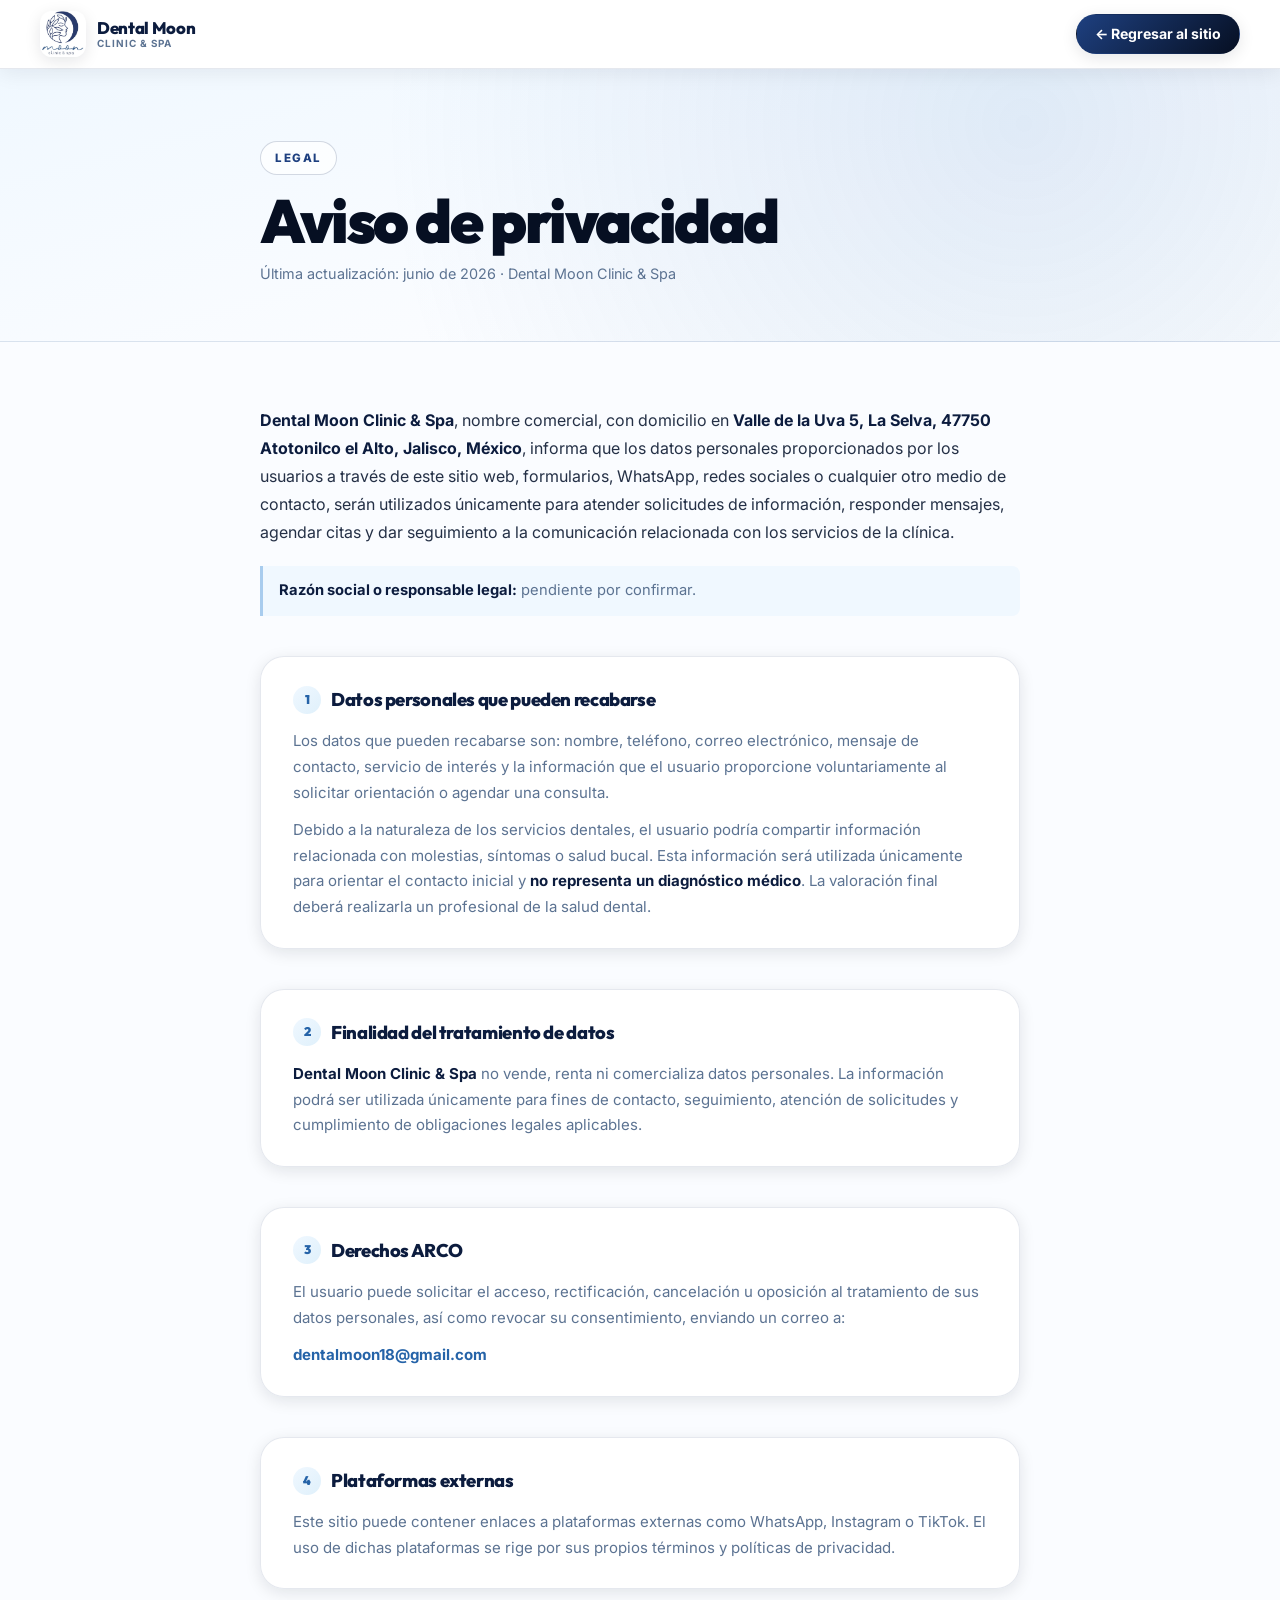
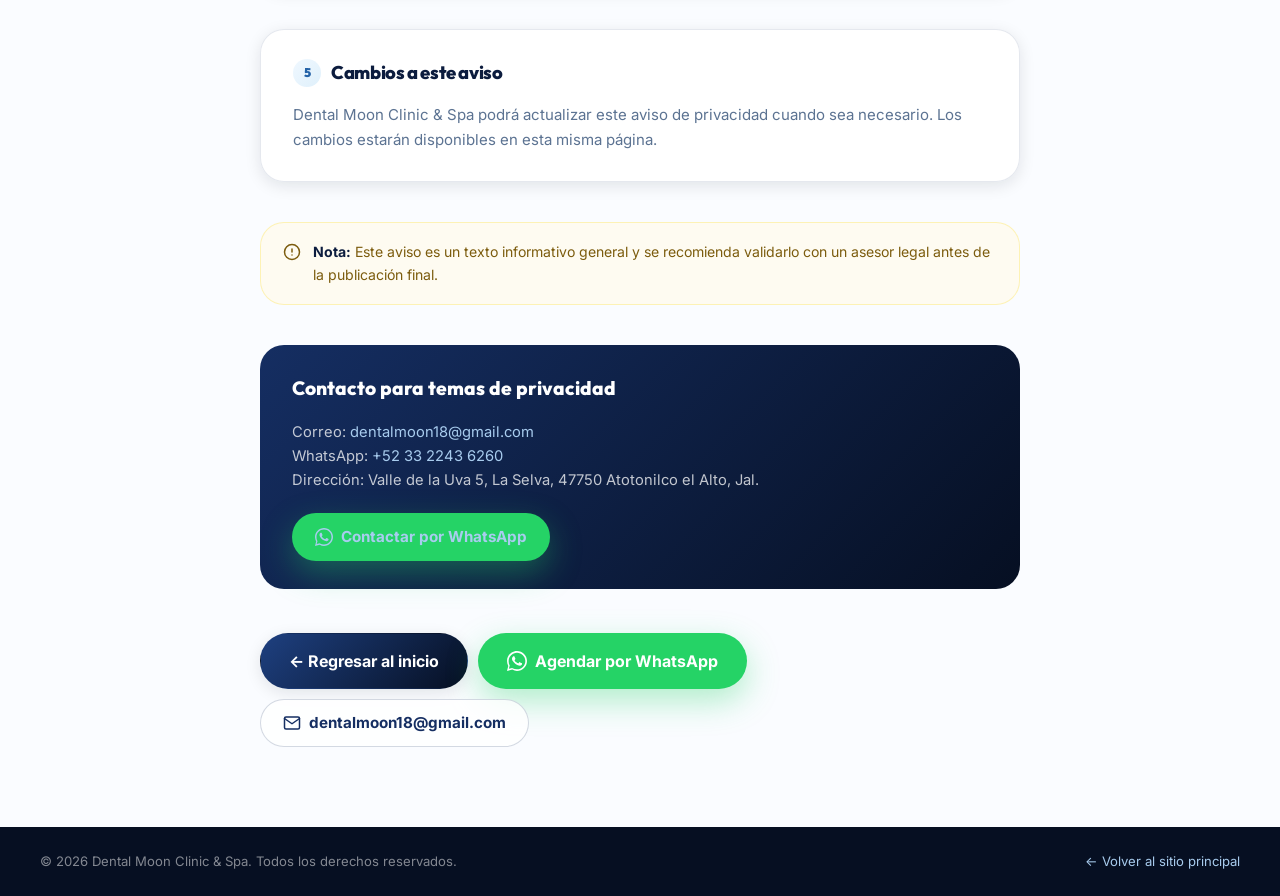
==== aviso-privacidad.html @ 0cb93995 "Publicar pagina Dental Moon Clinic Spa" ====
<!doctype html>
<html lang="es-MX">
<head>
  <meta charset="utf-8">
  <meta name="viewport" content="width=device-width, initial-scale=1">
  <title>Aviso de privacidad | Dental Moon Clinic &amp; Spa</title>
  <meta name="description" content="Aviso de privacidad de Dental Moon Clinic &amp; Spa. Conoce cómo manejamos tus datos personales.">
  <meta name="robots" content="noindex, nofollow">
  <meta name="theme-color" content="#0f2148">
  <link rel="icon" type="image/png" href="assets/logo/favicon.png">
  <link rel="apple-touch-icon" href="assets/logo/apple-touch-icon.png">
  <link rel="preconnect" href="https://fonts.googleapis.com">
  <link rel="preconnect" href="https://fonts.gstatic.com" crossorigin>
  <link href="https://fonts.googleapis.com/css2?family=Inter:wght@400;500;600;700;800;900&family=Outfit:wght@400;500;600;700;800;900&display=swap" rel="stylesheet">
  <link rel="stylesheet" href="css/styles.css">
  <style>
    /* ── Estilos específicos del aviso de privacidad ── */
    .privacy-hero {
      background:
        radial-gradient(circle at 80% 20%, rgba(74,135,200,.15), transparent 40rem),
        linear-gradient(165deg, #f0f8ff 0%, #fafcff 60%, #fff 100%);
      padding: 72px 0 56px;
      border-bottom: 1px solid var(--line);
    }
    .privacy-hero__inner {
      max-width: 760px;
    }
    .privacy-hero h1 {
      font-family: 'Outfit', sans-serif;
      font-size: clamp(2.2rem, 6vw, 3.8rem);
      font-weight: 900;
      color: var(--navy-950);
      letter-spacing: -.04em;
      line-height: 1.0;
      margin: 16px 0 10px;
    }
    .privacy-hero__meta {
      color: var(--muted);
      font-size: .9rem;
      margin: 0;
    }
    .privacy-body {
      padding: 64px 0 80px;
    }
    .privacy-content {
      max-width: 760px;
    }
    .privacy-content p {
      color: var(--ink-80);
      font-size: 1rem;
      line-height: 1.75;
      margin: 0 0 20px;
    }
    .privacy-content strong {
      color: var(--navy-900);
    }
    .privacy-section {
      margin: 40px 0;
      padding: 28px 32px;
      border: 1px solid var(--line);
      border-radius: var(--radius);
      background: rgba(255,255,255,.85);
      box-shadow: var(--shadow-sm);
    }
    .privacy-section h2 {
      font-family: 'Outfit', sans-serif;
      font-size: 1.15rem;
      font-weight: 800;
      color: var(--navy-900);
      letter-spacing: -.02em;
      margin: 0 0 14px;
      display: flex;
      align-items: center;
      gap: 10px;
    }
    .privacy-section h2 .ps-num {
      display: grid;
      place-items: center;
      width: 28px; height: 28px;
      border-radius: 50%;
      background: linear-gradient(135deg, var(--blue-50), var(--blue-100));
      color: var(--blue-600);
      font-size: .78rem;
      font-weight: 900;
      flex-shrink: 0;
    }
    .privacy-section p {
      color: var(--muted);
      font-size: .94rem;
      line-height: 1.7;
      margin: 0;
    }
    .privacy-section p + p {
      margin-top: 12px;
    }
    .privacy-notice {
      display: flex;
      align-items: flex-start;
      gap: 12px;
      padding: 18px 22px;
      border: 1px solid rgba(253,224,71,.35);
      border-radius: var(--radius);
      background: rgba(255,251,235,.7);
      color: #7c5c0e;
      font-size: .88rem;
      line-height: 1.6;
      margin: 40px 0;
    }
    .privacy-notice svg { flex-shrink: 0; margin-top: 2px; }
    .privacy-contact-box {
      padding: 28px 32px;
      border-radius: var(--radius);
      background: linear-gradient(135deg, var(--navy-800), var(--navy-950));
      color: #fff;
      margin-top: 40px;
    }
    .privacy-contact-box h2 {
      font-family: 'Outfit', sans-serif;
      font-size: 1.2rem;
      font-weight: 800;
      color: #fff;
      margin: 0 0 16px;
    }
    .privacy-contact-box p {
      color: rgba(255,255,255,.75);
      font-size: .92rem;
      line-height: 1.65;
      margin: 0 0 20px;
    }
    .privacy-contact-box a { color: var(--blue-300); }
    .privacy-contact-box a:hover { color: #fff; }
    .privacy-actions {
      display: flex;
      flex-wrap: wrap;
      gap: 10px;
      margin-top: 44px;
    }
    /* Header mínimo para esta página */
    .privacy-header {
      position: sticky; top: 0; z-index: 200;
      background: rgba(255,255,255,.92);
      backdrop-filter: saturate(180%) blur(20px);
      border-bottom: 1px solid var(--line);
      box-shadow: 0 4px 20px rgba(6,15,34,.07);
    }
    .privacy-header__inner {
      min-height: 68px;
      display: flex;
      align-items: center;
      justify-content: space-between;
      gap: 16px;
    }
    @media (max-width: 640px) {
      .privacy-hero { padding: 48px 0 36px; }
      .privacy-body { padding: 40px 0 60px; }
      .privacy-section { padding: 20px; }
      .privacy-contact-box { padding: 20px; }
      .privacy-actions { flex-direction: column; }
      .privacy-actions .btn { width: 100%; justify-content: center; }
    }
  </style>
</head>
<body>

  <!-- Header mínimo -->
  <header class="privacy-header" role="banner">
    <div class="container privacy-header__inner">
      <a class="brand" href="index.html" aria-label="Regresar al inicio de Dental Moon Clinic &amp; Spa">
        <picture>
          <source srcset="assets/logo/logo-oficial.webp" type="image/webp">
          <img src="assets/logo/logo-oficial.jpg" alt="Logo de Dental Moon Clinic &amp; Spa" width="46" height="46" style="width:46px;height:46px;object-fit:contain;border-radius:12px;background:#fff;box-shadow:var(--shadow-sm);">
        </picture>
        <span class="brand__text">
          <strong>Dental Moon</strong>
          <small>Clinic &amp; Spa</small>
        </span>
      </a>
      <a class="btn btn--primary" href="index.html" style="font-size:.88rem;padding:10px 18px;min-height:40px;">
        ← Regresar al sitio
      </a>
    </div>
  </header>

  <main id="contenido">

    <!-- Hero del aviso -->
    <div class="privacy-hero">
      <div class="container privacy-hero__inner">
        <span class="section-kicker">Legal</span>
        <h1>Aviso de privacidad</h1>
        <p class="privacy-hero__meta">Última actualización: junio de 2026 · Dental Moon Clinic &amp; Spa</p>
      </div>
    </div>

    <!-- Cuerpo del aviso -->
    <section class="privacy-body" aria-labelledby="aviso-title">
      <div class="container privacy-content">

        <p>
          <strong>Dental Moon Clinic &amp; Spa</strong>, nombre comercial, con domicilio en
          <strong>Valle de la Uva 5, La Selva, 47750 Atotonilco el Alto, Jalisco, México</strong>,
          informa que los datos personales proporcionados por los usuarios a través de este sitio web,
          formularios, WhatsApp, redes sociales o cualquier otro medio de contacto, serán utilizados
          únicamente para atender solicitudes de información, responder mensajes, agendar citas y
          dar seguimiento a la comunicación relacionada con los servicios de la clínica.
        </p>

        <p style="color:var(--muted);font-size:.92rem;padding:12px 16px;border-left:3px solid var(--blue-300);border-radius:0 8px 8px 0;background:var(--blue-50);">
          <strong>Razón social o responsable legal:</strong> pendiente por confirmar.
        </p>

        <!-- Sección 1 -->
        <div class="privacy-section">
          <h2>
            <span class="ps-num">1</span>
            Datos personales que pueden recabarse
          </h2>
          <p>
            Los datos que pueden recabarse son: nombre, teléfono, correo electrónico, mensaje de contacto,
            servicio de interés y la información que el usuario proporcione voluntariamente al solicitar
            orientación o agendar una consulta.
          </p>
          <p>
            Debido a la naturaleza de los servicios dentales, el usuario podría compartir información
            relacionada con molestias, síntomas o salud bucal. Esta información será utilizada únicamente
            para orientar el contacto inicial y <strong>no representa un diagnóstico médico</strong>.
            La valoración final deberá realizarla un profesional de la salud dental.
          </p>
        </div>

        <!-- Sección 2 -->
        <div class="privacy-section">
          <h2>
            <span class="ps-num">2</span>
            Finalidad del tratamiento de datos
          </h2>
          <p>
            <strong>Dental Moon Clinic &amp; Spa</strong> no vende, renta ni comercializa datos personales.
            La información podrá ser utilizada únicamente para fines de contacto, seguimiento,
            atención de solicitudes y cumplimiento de obligaciones legales aplicables.
          </p>
        </div>

        <!-- Sección 3 -->
        <div class="privacy-section">
          <h2>
            <span class="ps-num">3</span>
            Derechos ARCO
          </h2>
          <p>
            El usuario puede solicitar el acceso, rectificación, cancelación u oposición al tratamiento
            de sus datos personales, así como revocar su consentimiento, enviando un correo a:
          </p>
          <p>
            <a href="mailto:dentalmoon18@gmail.com" style="color:var(--blue-600);font-weight:700;">dentalmoon18@gmail.com</a>
          </p>
        </div>

        <!-- Sección 4 -->
        <div class="privacy-section">
          <h2>
            <span class="ps-num">4</span>
            Plataformas externas
          </h2>
          <p>
            Este sitio puede contener enlaces a plataformas externas como WhatsApp, Instagram o TikTok.
            El uso de dichas plataformas se rige por sus propios términos y políticas de privacidad.
          </p>
        </div>

        <!-- Sección 5 -->
        <div class="privacy-section">
          <h2>
            <span class="ps-num">5</span>
            Cambios a este aviso
          </h2>
          <p>
            Dental Moon Clinic &amp; Spa podrá actualizar este aviso de privacidad cuando sea necesario.
            Los cambios estarán disponibles en esta misma página.
          </p>
        </div>

        <!-- Aviso legal -->
        <div class="privacy-notice" role="note">
          <svg width="18" height="18" viewBox="0 0 24 24" fill="none" stroke="currentColor" stroke-width="2" stroke-linecap="round" stroke-linejoin="round" aria-hidden="true">
            <circle cx="12" cy="12" r="10"/><line x1="12" y1="8" x2="12" y2="12"/><line x1="12" y1="16" x2="12.01" y2="16"/>
          </svg>
          <span>
            <strong>Nota:</strong> Este aviso es un texto informativo general y se recomienda validarlo
            con un asesor legal antes de la publicación final.
          </span>
        </div>

        <!-- Caja de contacto -->
        <div class="privacy-contact-box">
          <h2>Contacto para temas de privacidad</h2>
          <p>
            Correo: <a href="mailto:dentalmoon18@gmail.com">dentalmoon18@gmail.com</a><br>
            WhatsApp: <a href="https://wa.me/523322436260" target="_blank" rel="noopener">+52 33 2243 6260</a><br>
            Dirección: Valle de la Uva 5, La Selva, 47750 Atotonilco el Alto, Jal.
          </p>
          <a class="btn btn--wa" href="https://wa.me/523322436260?text=Hola%20Dental%20Moon%20Clinic%20%26%20Spa%2C%20tengo%20una%20pregunta%20sobre%20el%20aviso%20de%20privacidad." target="_blank" rel="noopener" style="display:inline-flex;">
            <svg width="18" height="18" viewBox="0 0 24 24" fill="currentColor" aria-hidden="true">
              <path d="M17.472 14.382c-.297-.149-1.758-.867-2.03-.967-.273-.099-.471-.148-.67.15-.197.297-.767.966-.94 1.164-.173.199-.347.223-.644.075-.297-.15-1.255-.463-2.39-1.475-.883-.788-1.48-1.761-1.653-2.059-.173-.297-.018-.458.13-.606.134-.133.298-.347.446-.52.149-.174.198-.298.298-.497.099-.198.05-.371-.025-.52-.075-.149-.669-1.612-.916-2.207-.242-.579-.487-.5-.669-.51-.173-.008-.371-.01-.57-.01-.198 0-.52.074-.792.372-.272.297-1.04 1.016-1.04 2.479 0 1.462 1.065 2.875 1.213 3.074.149.198 2.096 3.2 5.077 4.487.709.306 1.262.489 1.694.625.712.227 1.36.195 1.871.118.571-.085 1.758-.719 2.006-1.413.248-.694.248-1.289.173-1.413-.074-.124-.272-.198-.57-.347z"/>
              <path d="M12 0C5.373 0 0 5.373 0 12c0 2.125.555 4.122 1.528 5.852L0 24l6.335-1.652A11.954 11.954 0 0012 24c6.627 0 12-5.373 12-12S18.627 0 12 0zm0 22c-1.96 0-3.799-.517-5.389-1.42l-.387-.229-3.983 1.04 1.064-3.876-.252-.4A9.958 9.958 0 012 12c0-5.514 4.486-10 10-10s10 4.486 10 10-4.486 10-10 10z"/>
            </svg>
            Contactar por WhatsApp
          </a>
        </div>

        <!-- Botones de navegación -->
        <div class="privacy-actions">
          <a class="btn btn--primary btn--large" href="index.html">
            ← Regresar al inicio
          </a>
          <a class="btn btn--wa btn--large" href="https://wa.me/523322436260?text=Hola%20Dental%20Moon%20Clinic%20%26%20Spa%2C%20quiero%20agendar%20una%20consulta." target="_blank" rel="noopener">
            <svg width="20" height="20" viewBox="0 0 24 24" fill="currentColor" aria-hidden="true">
              <path d="M17.472 14.382c-.297-.149-1.758-.867-2.03-.967-.273-.099-.471-.148-.67.15-.197.297-.767.966-.94 1.164-.173.199-.347.223-.644.075-.297-.15-1.255-.463-2.39-1.475-.883-.788-1.48-1.761-1.653-2.059-.173-.297-.018-.458.13-.606.134-.133.298-.347.446-.52.149-.174.198-.298.298-.497.099-.198.05-.371-.025-.52-.075-.149-.669-1.612-.916-2.207-.242-.579-.487-.5-.669-.51-.173-.008-.371-.01-.57-.01-.198 0-.52.074-.792.372-.272.297-1.04 1.016-1.04 2.479 0 1.462 1.065 2.875 1.213 3.074.149.198 2.096 3.2 5.077 4.487.709.306 1.262.489 1.694.625.712.227 1.36.195 1.871.118.571-.085 1.758-.719 2.006-1.413.248-.694.248-1.289.173-1.413-.074-.124-.272-.198-.57-.347z"/>
              <path d="M12 0C5.373 0 0 5.373 0 12c0 2.125.555 4.122 1.528 5.852L0 24l6.335-1.652A11.954 11.954 0 0012 24c6.627 0 12-5.373 12-12S18.627 0 12 0zm0 22c-1.96 0-3.799-.517-5.389-1.42l-.387-.229-3.983 1.04 1.064-3.876-.252-.4A9.958 9.958 0 012 12c0-5.514 4.486-10 10-10s10 4.486 10 10-4.486 10-10 10z"/>
            </svg>
            Agendar por WhatsApp
          </a>
          <a class="btn btn--outline" href="mailto:dentalmoon18@gmail.com">
            <svg width="18" height="18" viewBox="0 0 24 24" fill="none" stroke="currentColor" stroke-width="2" stroke-linecap="round" stroke-linejoin="round" aria-hidden="true">
              <path d="M4 4h16c1.1 0 2 .9 2 2v12c0 1.1-.9 2-2 2H4c-1.1 0-2-.9-2-2V6c0-1.1.9-2 2-2z"/><polyline points="22,6 12,13 2,6"/>
            </svg>
            dentalmoon18@gmail.com
          </a>
        </div>

      </div>
    </section>

  </main>

  <!-- Footer mínimo -->
  <footer style="background:var(--navy-950);color:rgba(255,255,255,.5);padding:24px 0;font-size:.82rem;">
    <div class="container" style="display:flex;justify-content:space-between;align-items:center;flex-wrap:wrap;gap:12px;">
      <span>© <span id="year"></span> Dental Moon Clinic &amp; Spa. Todos los derechos reservados.</span>
      <a href="index.html" style="color:var(--blue-300);">← Volver al sitio principal</a>
    </div>
  </footer>

  <script>
    document.getElementById('year').textContent = new Date().getFullYear();
  </script>
</body>
</html>
---- css/styles.css ----
/* ============================================================
   DENTAL MOON CLINIC & SPA — CSS 2026 PREMIUM
   Mobile-first · Glassmorphism · Moon aesthetics
   ============================================================ */

/* ──────────────── TOKENS ──────────────── */
:root {
  /* Color palette */
  --navy-950:  #060f22;
  --navy-900:  #0c1c3e;
  --navy-800:  #152e62;
  --navy-700:  #1e4080;
  --blue-600:  #2563a8;
  --blue-500:  #4a87c8;
  --blue-400:  #72a9dc;
  --blue-300:  #a8ccee;
  --blue-100:  #dff0fb;
  --blue-50:   #f0f8ff;
  --rose-400:  #f472b6;
  --rose-300:  #fda4cf;
  --gold-400:  #e2c97a;
  --wa-green:  #25d366;
  --wa-dark:   #128c5e;
  --white:     #ffffff;
  --cream:     #fafcff;
  --ink:       #0f1e35;
  --ink-80:    #243046;
  --muted:     #5c7392;
  --muted-light: #8ba3be;
  --line:      rgba(21, 46, 98, .11);
  --line-mid:  rgba(21, 46, 98, .18);
  --shadow-sm: 0 4px 16px rgba(6, 15, 34, .10);
  --shadow:    0 12px 40px rgba(6, 15, 34, .14);
  --shadow-lg: 0 24px 64px rgba(6, 15, 34, .18);
  --shadow-xl: 0 40px 80px rgba(6, 15, 34, .22);
  --radius-sm: 16px;
  --radius:    24px;
  --radius-lg: 34px;
  --radius-xl: 48px;
  --radius-full: 9999px;
  --container: 1200px;
  --header-h:  80px;
  --ease:      cubic-bezier(.22, .8, .22, 1);
  --ease-out:  cubic-bezier(.2, 1, .4, 1);
  --glass-bg:  rgba(255, 255, 255, .72);
  --glass-border: rgba(255, 255, 255, .55);
}

/* ──────────────── RESET & BASE ──────────────── */
*, *::before, *::after { box-sizing: border-box; margin: 0; padding: 0; }

html {
  scroll-behavior: smooth;
  scroll-padding-top: calc(var(--header-h) + 20px);
}

body {
  font-family: 'Inter', 'Outfit', ui-sans-serif, system-ui, -apple-system, sans-serif;
  background: var(--cream);
  color: var(--ink);
  line-height: 1.6;
  -webkit-font-smoothing: antialiased;
  text-rendering: optimizeLegibility;
  overflow-x: hidden;
}

body.menu-open { overflow: hidden; }

img, picture { display: block; max-width: 100%; height: auto; }
a { color: inherit; text-decoration: none; }
button, input, select, textarea { font: inherit; }
button { cursor: pointer; border: none; background: none; }

/* ──────────────── ACCESSIBILITY ──────────────── */
.skip-link {
  position: fixed; left: 16px; top: 16px; z-index: 9999;
  transform: translateY(-200%);
  padding: 12px 20px; border-radius: var(--radius-full);
  background: var(--navy-900); color: #fff;
  font-weight: 700; transition: transform .2s;
}
.skip-link:focus { transform: translateY(0); }

:focus-visible {
  outline: 2.5px solid var(--blue-400);
  outline-offset: 3px;
  border-radius: 4px;
}

/* ──────────────── LAYOUT ──────────────── */
.container {
  width: min(100% - 32px, var(--container));
  margin-inline: auto;
}

.section { padding: 100px 0; }
.section--soft {
  background:
    radial-gradient(circle at 10% 90%, rgba(72, 135, 200, .08), transparent 40rem),
    radial-gradient(circle at 90% 10%, rgba(244, 114, 182, .06), transparent 30rem),
    linear-gradient(180deg, var(--blue-50) 0%, #fff 100%);
}
.section--guide {
  background:
    radial-gradient(circle at 20% 50%, rgba(21, 46, 98, .95), transparent 60%),
    radial-gradient(circle at 80% 20%, rgba(30, 64, 128, .90), transparent 50%),
    linear-gradient(135deg, var(--navy-900) 0%, var(--navy-950) 100%);
  position: relative;
  overflow: hidden;
}
.section--guide::before {
  content: '';
  position: absolute;
  inset: 0;
  background: url("data:image/svg+xml,%3Csvg width='60' height='60' viewBox='0 0 60 60' xmlns='http://www.w3.org/2000/svg'%3E%3Cg fill='none' fill-rule='evenodd'%3E%3Cg fill='%23ffffff' fill-opacity='0.02'%3E%3Cpath d='M36 34v-4h-2v4h-4v2h4v4h2v-4h4v-2h-4zm0-30V0h-2v4h-4v2h4v4h2V6h4V4h-4zM6 34v-4H4v4H0v2h4v4h2v-4h4v-2H6zM6 4V0H4v4H0v2h4v4h2V6h4V4H6z'/%3E%3C/g%3E%3C/g%3E%3C/svg%3E");
  pointer-events: none;
}
.section--navy-dark {
  background: linear-gradient(135deg, var(--navy-950) 0%, var(--navy-800) 100%);
  color: #fff;
  position: relative;
  overflow: hidden;
}
.section--navy-dark::before {
  content: '';
  position: absolute;
  top: -50%; right: -20%;
  width: 60rem; height: 60rem;
  border-radius: 50%;
  background: radial-gradient(circle, rgba(74, 135, 200, .18), transparent 60%);
  pointer-events: none;
}
.section--cta-final {
  position: relative;
  background: linear-gradient(135deg, var(--navy-900) 0%, var(--navy-950) 60%, #080e1e 100%);
  color: #fff;
  overflow: hidden;
}

/* ──────────────── SECTION HEADS ──────────────── */
.section-head { max-width: 700px; margin-bottom: 52px; }
.section-head--center { max-width: 600px; margin-inline: auto; text-align: center; }
.section-head h2 {
  font-family: 'Outfit', sans-serif;
  font-size: clamp(2rem, 4vw, 3.4rem);
  font-weight: 800;
  color: var(--navy-950);
  letter-spacing: -.03em;
  line-height: 1.05;
  margin: 12px 0;
}
.section-head p { color: var(--muted); font-size: 1.1rem; }

.section-kicker {
  display: inline-flex; align-items: center; gap: 8px;
  padding: 7px 14px;
  border: 1px solid var(--line-mid);
  border-radius: var(--radius-full);
  background: rgba(255,255,255,.7);
  color: var(--navy-700);
  font-size: .72rem; font-weight: 800;
  letter-spacing: .14em; text-transform: uppercase;
}
.section-kicker--light {
  border-color: rgba(255,255,255,.2);
  background: rgba(255,255,255,.1);
  color: var(--blue-300);
}

/* ──────────────── BUTTONS ──────────────── */
.btn {
  display: inline-flex; align-items: center; justify-content: center; gap: 8px;
  min-height: 48px; padding: 13px 22px;
  border: 1.5px solid transparent;
  border-radius: var(--radius-full);
  font-weight: 700; font-size: .95rem; line-height: 1;
  transition:
    transform .22s var(--ease),
    box-shadow .22s var(--ease),
    background .22s var(--ease),
    border-color .22s var(--ease),
    color .22s var(--ease);
  white-space: nowrap;
}
.btn:hover { transform: translateY(-2px); }
.btn:active { transform: translateY(0); }
.btn--large { min-height: 56px; padding: 16px 28px; font-size: 1rem; }
.btn--full { width: 100%; }

/* WhatsApp green */
.btn--wa {
  background: var(--wa-green);
  color: #fff;
  box-shadow: 0 12px 32px rgba(37, 211, 102, .35);
}
.btn--wa:hover { background: var(--wa-dark); box-shadow: 0 16px 40px rgba(37, 211, 102, .45); color: #fff; }

/* Primary navy */
.btn--primary {
  background: linear-gradient(135deg, var(--navy-700), var(--navy-950));
  color: #fff;
  box-shadow: var(--shadow-sm);
}
.btn--primary:hover { box-shadow: var(--shadow); }

/* Secondary blue */
.btn--secondary {
  background: linear-gradient(135deg, var(--blue-400), var(--blue-300));
  color: var(--navy-900);
  box-shadow: 0 10px 28px rgba(74, 135, 200, .25);
}
.btn--secondary:hover { box-shadow: 0 16px 36px rgba(74, 135, 200, .35); }

/* Outline dark */
.btn--outline {
  border-color: var(--line-mid);
  color: var(--navy-800);
  background: rgba(255,255,255,.8);
}
.btn--outline:hover { background: var(--blue-50); border-color: var(--blue-400); }

/* Outline light (for dark backgrounds) */
.btn--outline-light {
  border-color: rgba(255,255,255,.28);
  color: rgba(255,255,255,.9);
  background: rgba(255,255,255,.08);
}
.btn--outline-light:hover { background: rgba(255,255,255,.16); border-color: rgba(255,255,255,.5); color: #fff; }

/* Outline white */
.btn--outline-white {
  border-color: rgba(255,255,255,.35);
  color: #fff;
  background: rgba(255,255,255,.1);
  backdrop-filter: blur(10px);
}
.btn--outline-white:hover { background: rgba(255,255,255,.2); border-color: rgba(255,255,255,.6); }

/* Ghost */
.btn--ghost { color: var(--muted); background: transparent; }
.btn--ghost:hover { color: var(--navy-800); background: var(--blue-50); }

/* Small service button */
.btn--service-wa {
  display: inline-flex; align-items: center; gap: 6px;
  margin-top: auto; padding: 9px 16px;
  border: 1.5px solid rgba(37, 211, 102, .3);
  border-radius: var(--radius-full);
  background: rgba(37, 211, 102, .07);
  color: #16a34a;
  font-size: .82rem; font-weight: 700;
  transition: background .2s, border-color .2s, color .2s, transform .2s;
}
.btn--service-wa:hover {
  background: var(--wa-green);
  border-color: var(--wa-green);
  color: #fff;
  transform: translateY(-1px);
}

/* ──────────────── TOP STRIP ──────────────── */
.top-strip {
  background: linear-gradient(90deg, var(--navy-950), var(--navy-800));
  color: rgba(255,255,255,.88);
  font-size: .8rem;
  font-weight: 500;
}
.top-strip__inner {
  min-height: 40px;
  display: flex; align-items: center;
  justify-content: space-between; gap: 12px;
  padding-block: 6px;
}
.top-strip__left {
  display: flex; align-items: center; gap: 10px;
  flex-wrap: wrap;
}
.top-strip__right {
  display: flex; align-items: center; gap: 12px;
  flex-shrink: 0;
}
.top-strip__wa {
  display: inline-flex; align-items: center; gap: 6px;
  color: #5ee88e; font-weight: 700;
  transition: color .2s;
}
.top-strip__wa:hover { color: #86efac; }
.top-strip__sep { opacity: .4; }
.top-strip__right a {
  display: grid; place-items: center;
  width: 30px; height: 30px;
  border-radius: 50%;
  background: rgba(255,255,255,.1);
  color: rgba(255,255,255,.75);
  transition: background .2s, color .2s;
}
.top-strip__right a:hover { background: rgba(255,255,255,.22); color: #fff; }

/* ──────────────── HEADER ──────────────── */
.site-header {
  position: sticky; top: 0; z-index: 200;
  background: rgba(255,255,255,.82);
  backdrop-filter: saturate(180%) blur(20px);
  -webkit-backdrop-filter: saturate(180%) blur(20px);
  border-bottom: 1px solid rgba(21,46,98,.07);
  transition: background .25s var(--ease), box-shadow .25s var(--ease);
}
.site-header.is-scrolled {
  background: rgba(255,255,255,.96);
  box-shadow: 0 8px 32px rgba(6, 15, 34, .10);
}

.nav-shell {
  min-height: var(--header-h);
  display: flex; align-items: center;
  justify-content: space-between; gap: 20px;
}

.brand {
  display: inline-flex; align-items: center; gap: 11px;
  min-width: max-content;
}
.brand img {
  width: 52px; height: 52px;
  object-fit: contain;
  border-radius: var(--radius-sm);
  background: #fff;
  box-shadow: var(--shadow-sm);
}
.brand__text { display: grid; line-height: 1.1; }
.brand__text strong {
  font-family: 'Outfit', sans-serif;
  font-size: 1.05rem; font-weight: 800;
  color: var(--navy-900); letter-spacing: -.02em;
}
.brand__text small {
  font-size: .62rem; font-weight: 700;
  color: var(--muted); letter-spacing: .1em; text-transform: uppercase;
}

.main-nav {
  display: flex; align-items: center; gap: 2px;
  padding: 6px; border: 1px solid var(--line);
  border-radius: var(--radius-full);
  background: rgba(255,255,255,.65);
}
.main-nav a {
  padding: 9px 13px; border-radius: var(--radius-full);
  color: var(--muted); font-weight: 600; font-size: .88rem;
  transition: background .2s, color .2s;
}
.main-nav a:hover, .main-nav a.is-active {
  background: var(--blue-50);
  color: var(--navy-800);
}

.nav-toggle {
  display: none;
  width: 46px; height: 46px;
  align-items: center; justify-content: center;
  flex-direction: column; gap: 5px;
  border: none; border-radius: 14px;
  background: var(--navy-900);
  cursor: pointer;
}
.nav-toggle span {
  width: 20px; height: 2px; border-radius: 2px;
  background: #fff;
  transition: transform .2s var(--ease), opacity .2s;
}
.nav-toggle[aria-expanded="true"] span:nth-child(1) { transform: translateY(7px) rotate(45deg); }
.nav-toggle[aria-expanded="true"] span:nth-child(2) { opacity: 0; }
.nav-toggle[aria-expanded="true"] span:nth-child(3) { transform: translateY(-7px) rotate(-45deg); }

.nav-cta { font-size: .88rem; padding: 11px 18px; }

/* ──────────────── HERO ──────────────── */
.hero {
  position: relative;
  min-height: 100svh;
  display: flex; align-items: center;
  padding: 60px 0 80px;
  background:
    radial-gradient(circle at 70% 50%, rgba(74, 135, 200, .15), transparent 45%),
    radial-gradient(circle at 5% 80%, rgba(244, 114, 182, .08), transparent 30%),
    linear-gradient(165deg, #f0f8ff 0%, #fafcff 40%, #fff 100%);
  overflow: hidden;
}

.hero__bg-orbs { position: absolute; inset: 0; pointer-events: none; z-index: 0; }
.orb {
  position: absolute; border-radius: 50%;
  filter: blur(70px);
  animation: orbFloat 8s ease-in-out infinite alternate;
}
.orb--1 {
  width: 50rem; height: 50rem;
  top: -15rem; right: -10rem;
  background: radial-gradient(circle, rgba(74, 135, 200, .18), transparent 70%);
  animation-delay: 0s;
}
.orb--2 {
  width: 35rem; height: 35rem;
  bottom: -10rem; left: -8rem;
  background: radial-gradient(circle, rgba(244, 114, 182, .10), transparent 70%);
  animation-delay: -3s;
}
.orb--3 {
  width: 28rem; height: 28rem;
  top: 30%; right: 30%;
  background: radial-gradient(circle, rgba(226, 201, 122, .08), transparent 70%);
  animation-delay: -6s;
}

@keyframes orbFloat {
  0% { transform: translate(0, 0) scale(1); }
  100% { transform: translate(20px, -30px) scale(1.06); }
}

.hero__grid {
  position: relative; z-index: 1;
  display: grid;
  grid-template-columns: minmax(0, 1fr) minmax(320px, 500px);
  align-items: center;
  gap: clamp(36px, 6vw, 80px);
}

.eyebrow {
  display: inline-flex; align-items: center; gap: 8px;
  padding: 8px 14px;
  border: 1px solid var(--line-mid);
  border-radius: var(--radius-full);
  background: rgba(255,255,255,.65);
  backdrop-filter: blur(10px);
  color: var(--navy-700);
  font-size: .72rem; font-weight: 800;
  letter-spacing: .12em; text-transform: uppercase;
}
.eyebrow__moon {
  font-size: 1rem;
  background: linear-gradient(135deg, #a8ccee, #2563a8);
  -webkit-background-clip: text;
  -webkit-text-fill-color: transparent;
  background-clip: text;
}

.hero h1 {
  font-family: 'Outfit', sans-serif;
  font-size: clamp(2.8rem, 6.5vw, 5.6rem);
  font-weight: 900;
  line-height: .98;
  letter-spacing: -.04em;
  color: var(--navy-950);
  margin: 18px 0 0;
}
.hero__accent {
  background: linear-gradient(135deg, var(--blue-600), var(--rose-400));
  -webkit-background-clip: text;
  -webkit-text-fill-color: transparent;
  background-clip: text;
}

.hero__lead {
  margin: 20px 0 28px;
  color: var(--muted);
  font-size: clamp(1rem, 1.5vw, 1.2rem);
  max-width: 580px;
  line-height: 1.65;
}

.hero__actions {
  display: flex; flex-wrap: wrap; gap: 10px;
  align-items: center;
}

.hero__trust {
  display: flex; flex-wrap: wrap; gap: 8px;
  margin-top: 28px;
}
.trust-pill {
  display: inline-flex; align-items: center; gap: 6px;
  padding: 7px 12px;
  border: 1px solid var(--line);
  border-radius: var(--radius-full);
  background: rgba(255,255,255,.7);
  backdrop-filter: blur(8px);
  color: var(--muted);
  font-size: .8rem; font-weight: 600;
}

/* Hero card */
.hero__visual { position: relative; }
.hero-card {
  position: relative;
  border-radius: var(--radius-xl);
  overflow: hidden;
  background: linear-gradient(145deg, rgba(255,255,255,.9), rgba(240,248,255,.7));
  border: 1.5px solid rgba(255,255,255,.85);
  box-shadow: var(--shadow-xl);
  padding: 12px;
}
.hero-card__glow {
  position: absolute;
  inset: -30% -20% auto auto;
  width: 60%; height: 60%;
  border-radius: 50%;
  background: radial-gradient(circle, rgba(74, 135, 200, .25), transparent 70%);
  pointer-events: none;
  animation: glowPulse 4s ease-in-out infinite alternate;
}
@keyframes glowPulse {
  0% { opacity: .6; transform: scale(1); }
  100% { opacity: 1; transform: scale(1.1); }
}
.hero-card img {
  width: 100%;
  aspect-ratio: 4 / 5;
  object-fit: cover;
  object-position: center top;
  border-radius: calc(var(--radius-xl) - 10px);
}
.hero-card__badge {
  position: absolute;
  left: 20px; right: 20px; bottom: 20px;
  display: flex; align-items: center; gap: 10px;
  padding: 12px 16px;
  border-radius: var(--radius-full);
  background: rgba(255,255,255,.92);
  backdrop-filter: blur(16px);
  box-shadow: 0 16px 36px rgba(6, 15, 34, .18);
  color: var(--navy-900); font-weight: 700; font-size: .9rem;
}
.hero-card__badge img { width: 26px; height: 26px; flex-shrink: 0; }

/* ──────────────── TRUST BAR ──────────────── */
.trust-bar {
  position: relative; z-index: 2;
  margin-top: -24px;
  padding-bottom: 0;
}
.trust-bar__grid {
  display: grid;
  grid-template-columns: repeat(4, 1fr);
  gap: 1px;
  border-radius: var(--radius-lg);
  overflow: hidden;
  border: 1px solid var(--line);
  background: var(--line);
  box-shadow: var(--shadow);
}
.trust-card {
  padding: 28px 24px;
  background: rgba(255,255,255,.95);
  transition: background .3s, transform .3s var(--ease);
}
.trust-card:hover { background: #fff; transform: translateY(-2px); }
.trust-card__icon {
  display: grid; place-items: center;
  width: 48px; height: 48px;
  border-radius: var(--radius-sm);
  background: linear-gradient(135deg, var(--blue-50), var(--blue-100));
  color: var(--blue-600);
  margin-bottom: 14px;
}
.trust-card strong {
  display: block;
  color: var(--navy-900); font-size: 1rem; font-weight: 800;
  margin-bottom: 6px;
}
.trust-card p { color: var(--muted); font-size: .88rem; margin: 0; }

/* ──────────────── SERVICES ──────────────── */
.services-grid {
  display: grid;
  grid-template-columns: repeat(4, 1fr);
  gap: 16px;
}

.service-card {
  display: flex; flex-direction: column;
  padding: 24px;
  border: 1px solid var(--line);
  border-radius: var(--radius);
  background: rgba(255,255,255,.9);
  box-shadow: var(--shadow-sm);
  transition: transform .25s var(--ease), box-shadow .25s, border-color .25s;
}
.service-card:hover {
  transform: translateY(-5px);
  box-shadow: var(--shadow);
  border-color: rgba(74,135,200,.3);
}
.service-card__icon {
  display: grid; place-items: center;
  width: 52px; height: 52px;
  border-radius: var(--radius-sm);
  background: linear-gradient(135deg, var(--blue-50), var(--blue-100));
  font-size: 1.5rem;
  margin-bottom: 14px;
  flex-shrink: 0;
  color: var(--navy-800);
}
.service-card__icon svg { display: block; flex-shrink: 0; }
.service-card h3 {
  color: var(--navy-900);
  font-size: 1rem; font-weight: 800;
  line-height: 1.2; margin-bottom: 8px;
}
.service-card p {
  color: var(--muted); font-size: .875rem;
  line-height: 1.55; flex: 1;
  margin-bottom: 16px;
}
.service-card--cta {
  background: linear-gradient(135deg, var(--navy-800), var(--navy-950));
  border-color: transparent;
  color: #fff;
}
.service-card--cta .service-card__icon {
  background: rgba(255,255,255,.12);
}
.service-card--cta h3 { color: #fff; }
.service-card--cta p { color: rgba(255,255,255,.75); }

/* ──────────────── WIZARD / GUIDE ──────────────── */
.wizard-shell {
  max-width: 820px;
  margin-inline: auto;
}

.wizard-steps {
  display: flex; align-items: center; justify-content: center;
  gap: 0;
  margin-bottom: 40px;
}
.wizard-step {
  display: flex; flex-direction: column; align-items: center; gap: 6px;
}
.wizard-step__dot {
  width: 40px; height: 40px;
  display: grid; place-items: center;
  border-radius: 50%;
  border: 2px solid rgba(255,255,255,.25);
  color: rgba(255,255,255,.55);
  font-weight: 800; font-size: .9rem;
  transition: background .3s, border-color .3s, color .3s, transform .3s;
}
.wizard-step.active .wizard-step__dot {
  background: var(--wa-green);
  border-color: var(--wa-green);
  color: #fff;
  transform: scale(1.1);
  box-shadow: 0 0 0 6px rgba(37, 211, 102, .2);
}
.wizard-step.completed .wizard-step__dot {
  background: rgba(37, 211, 102, .25);
  border-color: var(--wa-green);
  color: var(--wa-green);
}
.wizard-step span {
  font-size: .72rem; font-weight: 700; letter-spacing: .08em; text-transform: uppercase;
  color: rgba(255,255,255,.5);
}
.wizard-step.active span { color: rgba(255,255,255,.9); }
.wizard-step__line {
  flex: 1; height: 1px; min-width: 40px; max-width: 80px;
  background: rgba(255,255,255,.15);
  margin: 0 4px;
  align-self: flex-start;
  margin-top: 20px;
}

.wizard-panel {
  display: none;
  background: rgba(255,255,255,.07);
  backdrop-filter: blur(20px);
  border: 1px solid rgba(255,255,255,.14);
  border-radius: var(--radius-lg);
  padding: clamp(24px, 4vw, 40px);
}
.wizard-panel.active { display: block; }

.wizard-panel__title {
  display: flex; align-items: center; gap: 14px;
  font-family: 'Outfit', sans-serif;
  font-size: 1.4rem; font-weight: 800;
  color: #fff; margin-bottom: 28px;
}
.wizard-panel__num {
  display: grid; place-items: center;
  width: 40px; height: 40px; flex-shrink: 0;
  border-radius: 50%;
  background: linear-gradient(135deg, var(--blue-500), var(--rose-400));
  font-size: 1rem; font-weight: 900; color: #fff;
}

.wizard-fields {
  display: grid; grid-template-columns: 1fr 1fr; gap: 16px;
  margin-bottom: 24px;
}
.wizard-fields--sub { grid-template-columns: 1fr; }

.field-label {
  display: grid; gap: 8px;
  font-size: .88rem; font-weight: 700;
  color: rgba(255,255,255,.85);
}
.field-required { color: var(--rose-400); }
.field-input {
  width: 100%;
  padding: 13px 16px;
  border: 1.5px solid rgba(255,255,255,.18);
  border-radius: var(--radius-sm);
  background: rgba(255,255,255,.09);
  color: #fff;
  font-size: .95rem;
  transition: border-color .2s, background .2s, box-shadow .2s;
}
.field-input::placeholder { color: rgba(255,255,255,.35); }
.field-input:focus {
  border-color: var(--blue-400);
  background: rgba(255,255,255,.14);
  box-shadow: 0 0 0 3px rgba(74, 135, 200, .2);
  outline: none;
  color: #fff;
}
select.field-input option { background: var(--navy-900); color: #fff; }

/* Chip radio / checkbox */
.wizard-chips, .symptom-chips {
  display: flex; flex-wrap: wrap; gap: 8px;
  margin-bottom: 20px;
}
.chip { cursor: pointer; }
.chip input { position: absolute; opacity: 0; width: 0; height: 0; }
.chip span {
  display: inline-flex; align-items: center; gap: 6px;
  padding: 9px 14px;
  border: 1.5px solid rgba(255,255,255,.18);
  border-radius: var(--radius-full);
  background: rgba(255,255,255,.07);
  color: rgba(255,255,255,.75);
  font-size: .85rem; font-weight: 600;
  transition: background .2s, border-color .2s, color .2s, transform .15s;
  user-select: none;
}
.chip:hover span {
  background: rgba(255,255,255,.14);
  border-color: rgba(255,255,255,.35);
  color: #fff;
}
.chip input:checked ~ span {
  background: var(--wa-green);
  border-color: var(--wa-green);
  color: #fff;
  transform: scale(1.02);
}
.chip--check input:checked ~ span {
  background: rgba(37, 211, 102, .2);
  border-color: var(--wa-green);
  color: #5ee88e;
}

.symptom-fieldset {
  margin-bottom: 20px;
  border: 1px solid rgba(255,255,255,.12);
  border-radius: var(--radius);
  padding: 20px;
  background: rgba(255,255,255,.04);
}
.symptom-fieldset legend {
  color: rgba(255,255,255,.8);
  font-size: .88rem; font-weight: 700;
  padding: 0 8px; margin-bottom: 14px;
}

.wizard-nav {
  display: flex; align-items: center; justify-content: space-between;
  margin-top: 28px; gap: 12px;
}
.wizard-desc { color: rgba(255,255,255,.7); margin-bottom: 20px; }

/* Message preview */
.message-preview {
  padding: 20px;
  border-radius: var(--radius);
  border: 1px dashed rgba(255,255,255,.25);
  background: rgba(0, 0, 0, .2);
  color: rgba(255,255,255,.85);
  font-size: .9rem; line-height: 1.7;
  white-space: pre-wrap;
  word-break: break-word;
  min-height: 160px;
  margin-bottom: 18px;
  font-family: 'Courier New', monospace;
}

.wizard-notice {
  display: flex; align-items: flex-start; gap: 10px;
  padding: 14px 16px;
  border-radius: var(--radius);
  background: rgba(253, 224, 71, .1);
  border: 1px solid rgba(253, 224, 71, .2);
  color: rgba(255, 235, 100, .9);
  font-size: .82rem; line-height: 1.55;
  margin-bottom: 24px;
}
.wizard-notice svg { flex-shrink: 0; margin-top: 1px; }

.wizard-actions {
  display: flex; flex-wrap: wrap; gap: 10px;
}

/* Section head for guide */
.section--guide .section-head--center h2 {
  color: #fff;
}
.section--guide .section-head--center p {
  color: rgba(255,255,255,.65);
}

/* ──────────────── GALLERY ──────────────── */
.gallery-grid {
  display: grid;
  grid-template-columns: repeat(4, 1fr);
  grid-auto-flow: dense;
  gap: 14px;
}

.gallery-item {
  position: relative;
  overflow: hidden;
  border-radius: var(--radius);
  background: var(--blue-100);
  box-shadow: var(--shadow-sm);
  margin: 0;
}
.gallery-item--tall { grid-row: span 2; }
.gallery-item--wide { grid-column: span 2; }

.gallery-item img {
  width: 100%; height: 100%;
  object-fit: cover;
  transition: transform .6s var(--ease-out);
  display: block;
}
.gallery-item--tall img { aspect-ratio: 3/4; min-height: 400px; }
.gallery-item:not(.gallery-item--tall):not(.gallery-item--wide) img { aspect-ratio: 1/1; }
.gallery-item--wide img { aspect-ratio: 2/1; }

.gallery-item:hover img { transform: scale(1.05); }

.gallery-item figcaption {
  position: absolute; left: 12px; right: 12px; bottom: 12px;
  padding: 10px 14px;
  border-radius: var(--radius-sm);
  background: rgba(255,255,255,.88);
  backdrop-filter: blur(12px);
  color: var(--navy-900);
  font-size: .82rem; font-weight: 700;
  box-shadow: 0 8px 24px rgba(6,15,34,.18);
}

/* ──────────────── PROCESS ──────────────── */
.process-section { padding: 100px 0; }

.process-grid {
  display: grid;
  grid-template-columns: repeat(4, 1fr);
  gap: 20px;
  margin-bottom: 48px;
}

.process-step {
  display: flex; flex-direction: column;
  padding: 28px 24px;
  border: 1px solid var(--line);
  border-radius: var(--radius);
  background: rgba(255,255,255,.85);
  box-shadow: var(--shadow-sm);
  position: relative;
  transition: transform .25s var(--ease), box-shadow .25s;
}
.process-step:hover { transform: translateY(-4px); box-shadow: var(--shadow); }
.process-step__num {
  display: grid; place-items: center;
  width: 52px; height: 52px;
  border-radius: 50%;
  background: linear-gradient(135deg, var(--blue-600), var(--navy-700));
  color: #fff;
  font-family: 'Outfit', sans-serif;
  font-weight: 900; font-size: 1.2rem;
  margin-bottom: 18px; flex-shrink: 0;
  box-shadow: 0 8px 24px rgba(37, 99, 168, .3);
}
.process-step__content h3 {
  font-size: 1.05rem; font-weight: 800;
  color: var(--navy-900); margin-bottom: 8px;
}
.process-step__content p { color: var(--muted); font-size: .9rem; line-height: 1.55; }

.process-cta { display: flex; justify-content: center; }

/* ──────────────── LOCATION ──────────────── */
.location-grid {
  display: grid;
  grid-template-columns: 1fr 1fr;
  gap: clamp(32px, 5vw, 72px);
  align-items: center;
}

.location__content .section-kicker--light { margin-bottom: 16px; }
.location__content h2 {
  font-family: 'Outfit', sans-serif;
  font-size: clamp(2rem, 4vw, 3rem);
  font-weight: 800;
  color: #fff; letter-spacing: -.03em;
  line-height: 1.1; margin-bottom: 32px;
}

.location-cards { display: grid; gap: 14px; margin-bottom: 32px; }
.location-card {
  display: flex; align-items: flex-start; gap: 14px;
  padding: 18px 20px;
  border: 1px solid rgba(255,255,255,.12);
  border-radius: var(--radius);
  background: rgba(255,255,255,.07);
  backdrop-filter: blur(10px);
}
.location-card__icon {
  display: grid; place-items: center;
  width: 44px; height: 44px; flex-shrink: 0;
  border-radius: 12px;
  background: rgba(74, 135, 200, .2);
  color: var(--blue-300);
}
.location-card strong { display: block; color: #fff; font-weight: 700; font-size: .9rem; margin-bottom: 4px; }
.location-card p { color: rgba(255,255,255,.65); font-size: .88rem; line-height: 1.5; margin: 0; }
.location-card em { color: rgba(255,255,255,.45); font-style: normal; font-size: .82rem; }

.location__actions { display: flex; flex-wrap: wrap; gap: 10px; }

.location-img-card {
  position: relative;
  border-radius: var(--radius-xl);
  overflow: hidden;
  box-shadow: var(--shadow-xl);
}
.location-img-card img {
  width: 100%;
  aspect-ratio: 4/5;
  object-fit: cover;
  object-position: center top;
  display: block;
}
.location-img-card__overlay {
  position: absolute; left: 16px; right: 16px; bottom: 16px;
  display: flex; align-items: center; gap: 12px;
  padding: 14px 16px;
  border-radius: var(--radius);
  background: rgba(255,255,255,.92);
  backdrop-filter: blur(14px);
  box-shadow: 0 12px 32px rgba(6,15,34,.22);
}
.location-img-card__overlay svg { color: var(--blue-600); flex-shrink: 0; }
.location-img-card__overlay strong { display: block; color: var(--navy-900); font-size: .88rem; font-weight: 800; }
.location-img-card__overlay span { color: var(--muted); font-size: .78rem; display: block; }
.location-img-card__overlay .maps-note { margin-left: auto; flex-shrink: 0; color: var(--muted-light); font-size: .72rem; }
.location-img-card__overlay em { color: var(--muted-light); font-style: italic; }

/* ──────────────── FAQ ──────────────── */
.faq-layout {
  display: grid;
  grid-template-columns: minmax(280px, .7fr) minmax(0, 1.3fr);
  gap: clamp(32px, 5vw, 72px);
  align-items: start;
}
.faq__intro h2 {
  font-family: 'Outfit', sans-serif;
  font-size: clamp(1.8rem, 3.5vw, 2.8rem);
  font-weight: 800;
  color: var(--navy-950); letter-spacing: -.03em;
  line-height: 1.1; margin: 12px 0;
}
.faq__intro p { color: var(--muted); }

.faq-list { display: grid; gap: 10px; }
.faq-list details {
  border: 1px solid var(--line);
  border-radius: var(--radius);
  background: rgba(255,255,255,.9);
  box-shadow: var(--shadow-sm);
  overflow: hidden;
  transition: box-shadow .2s;
}
.faq-list details:hover { box-shadow: var(--shadow); }
.faq-list summary {
  display: flex; align-items: center; justify-content: space-between; gap: 16px;
  padding: 20px 22px;
  cursor: pointer;
  color: var(--navy-900); font-weight: 700; font-size: .98rem;
  list-style: none;
  transition: background .2s;
}
.faq-list summary::-webkit-details-marker { display: none; }
.faq-list summary::after {
  content: '+';
  display: grid; place-items: center;
  width: 30px; height: 30px; flex-shrink: 0;
  border-radius: 50%;
  background: var(--blue-50);
  color: var(--blue-600);
  font-size: 1.1rem; font-weight: 800;
  transition: background .2s, transform .2s;
}
.faq-list details[open] summary::after {
  content: '−';
  background: var(--navy-800); color: #fff;
  transform: rotate(180deg);
}
.faq-list p {
  margin: 0; padding: 0 22px 20px;
  color: var(--muted); font-size: .92rem; line-height: 1.6;
}
.faq-list strong { color: var(--navy-800); }

/* ──────────────── CTA FINAL ──────────────── */
.cta-bg-orbs { position: absolute; inset: 0; pointer-events: none; }
.orb--c1 {
  position: absolute; border-radius: 50%; filter: blur(80px);
  width: 50rem; height: 50rem;
  top: -20rem; right: -15rem;
  background: radial-gradient(circle, rgba(74, 135, 200, .25), transparent 70%);
}
.orb--c2 {
  position: absolute; border-radius: 50%; filter: blur(80px);
  width: 40rem; height: 40rem;
  bottom: -15rem; left: -10rem;
  background: radial-gradient(circle, rgba(244, 114, 182, .15), transparent 70%);
}

.cta-layout {
  position: relative; z-index: 1;
  display: grid;
  grid-template-columns: 1fr auto;
  gap: 60px;
  align-items: center;
}
.cta-content .section-kicker--light { margin-bottom: 16px; }
.cta-content h2 {
  font-family: 'Outfit', sans-serif;
  font-size: clamp(2.2rem, 5vw, 4rem);
  font-weight: 900;
  color: #fff; letter-spacing: -.04em;
  line-height: 1.0; margin: 12px 0;
}
.cta-content p { color: rgba(255,255,255,.7); font-size: 1.1rem; max-width: 520px; margin-bottom: 32px; }
.cta-actions { display: flex; flex-wrap: wrap; gap: 10px; }

.cta-image {
  width: min(300px, 100%);
  flex-shrink: 0;
}
.cta-image img {
  width: 100%;
  aspect-ratio: 3/4;
  object-fit: cover;
  object-position: center top;
  border-radius: var(--radius-xl);
  box-shadow: var(--shadow-xl);
  border: 2px solid rgba(255,255,255,.15);
}

/* ──────────────── FOOTER ──────────────── */
.site-footer {
  background: var(--navy-950);
  color: rgba(255,255,255,.72);
  padding: 72px 0 32px;
}
.footer__grid {
  display: grid;
  grid-template-columns: 1.3fr repeat(3, 1fr);
  gap: 40px;
  padding-bottom: 48px;
  border-bottom: 1px solid rgba(255,255,255,.08);
}
.footer__brand img {
  width: 80px; height: 80px;
  object-fit: contain;
  border-radius: var(--radius-sm);
  background: #fff;
  padding: 8px;
  margin-bottom: 16px;
}
.footer__brand p { color: rgba(255,255,255,.65); font-size: .9rem; margin: 0 0 16px; }
.footer__brand strong { color: #fff; }
.footer__social { display: flex; gap: 10px; }
.footer__social a {
  display: grid; place-items: center;
  width: 38px; height: 38px;
  border-radius: 50%;
  background: rgba(255,255,255,.1);
  color: rgba(255,255,255,.7);
  transition: background .2s, color .2s;
}
.footer__social a:hover { background: rgba(255,255,255,.2); color: #fff; }

.footer__col h3 {
  color: #fff; font-size: .9rem; font-weight: 800;
  margin-bottom: 14px; letter-spacing: .04em;
}
.footer__col ul { list-style: none; display: grid; gap: 8px; }
.footer__col a { color: var(--blue-300); font-size: .88rem; transition: color .2s; }
.footer__col a:hover { color: #fff; }
.footer__col p { font-size: .88rem; color: rgba(255,255,255,.6); margin: 0 0 4px; }
.footer__col em { color: rgba(255,255,255,.35); font-style: italic; font-size: .82rem; }

.footer__bottom {
  display: flex; justify-content: space-between; gap: 16px;
  padding-top: 28px;
  font-size: .78rem;
  color: rgba(255,255,255,.35);
}

/* ──────────────── FLOATING WHATSAPP ──────────────── */
.floating-wa {
  position: fixed;
  right: 20px; bottom: 20px; z-index: 500;
  display: inline-flex; align-items: center; gap: 10px;
  padding: 12px 20px 12px 14px;
  border-radius: var(--radius-full);
  background: var(--wa-green);
  color: #fff;
  font-weight: 700; font-size: .92rem;
  box-shadow: 0 16px 40px rgba(37, 211, 102, .42), 0 4px 12px rgba(37, 211, 102, .28);
  transition: transform .22s var(--ease), box-shadow .22s, background .22s;
  text-decoration: none;
}
.floating-wa:hover {
  background: var(--wa-dark);
  transform: translateY(-3px) scale(1.02);
  box-shadow: 0 22px 50px rgba(37, 211, 102, .55);
  color: #fff;
}
.floating-wa__pulse {
  position: absolute;
  inset: -4px;
  border-radius: inherit;
  background: var(--wa-green);
  opacity: 0;
  animation: pulse 2.5s ease-in-out infinite;
  pointer-events: none;
}
@keyframes pulse {
  0%, 100% { transform: scale(1); opacity: .5; }
  50% { transform: scale(1.1); opacity: 0; }
}
.floating-wa__icon { flex-shrink: 0; }
.floating-wa__label { white-space: nowrap; }

/* ──────────────── TOAST ──────────────── */
.toast {
  position: fixed; left: 50%; bottom: 80px; z-index: 999;
  max-width: min(460px, calc(100% - 32px));
  transform: translate(-50%, 30px);
  padding: 14px 20px;
  border-radius: var(--radius);
  background: var(--navy-950); color: #fff;
  font-weight: 600; font-size: .9rem;
  box-shadow: var(--shadow-xl);
  opacity: 0; pointer-events: none;
  transition: transform .28s var(--ease), opacity .28s;
}
.toast.is-visible { transform: translate(-50%, 0); opacity: 1; }

/* ──────────────── REVEAL ANIMATIONS ──────────────── */
.reveal {
  opacity: 0;
  transform: translateY(20px);
  transition: opacity .65s var(--ease), transform .65s var(--ease);
}
.reveal--delay { transition-delay: .14s; }
.reveal.is-visible { opacity: 1; transform: translateY(0); }

/* ──────────────── REDUCED MOTION ──────────────── */
@media (prefers-reduced-motion: reduce) {
  html { scroll-behavior: auto; }
  *, *::before, *::after {
    animation-duration: .01ms !important;
    animation-iteration-count: 1 !important;
    transition-duration: .01ms !important;
  }
  .reveal { opacity: 1; transform: none; }
  .orb { animation: none; }
  .floating-wa__pulse { animation: none; }
}

/* ──────────────── RESPONSIVE: 1100px ──────────────── */
@media (max-width: 1100px) {
  .nav-cta { display: none; }
  .hero__grid { grid-template-columns: 1fr minmax(280px, 420px); }
  .services-grid { grid-template-columns: repeat(3, 1fr); }
  .process-grid { grid-template-columns: repeat(2, 1fr); }
  .footer__grid { grid-template-columns: 1fr 1fr; }
  .trust-bar__grid { grid-template-columns: repeat(2, 1fr); }
  .cta-layout { grid-template-columns: 1fr; }
  .cta-image { display: none; }
}

/* ──────────────── RESPONSIVE: 860px ──────────────── */
@media (max-width: 860px) {
  :root { --header-h: 68px; }

  .top-strip__inner { flex-direction: column; gap: 4px; padding-block: 8px; }
  .top-strip__left, .top-strip__right { gap: 8px; }

  .nav-toggle { display: inline-flex; }
  .main-nav {
    position: fixed;
    inset: calc(var(--header-h) + 8px) 16px auto;
    display: grid; gap: 4px;
    padding: 14px;
    border-radius: var(--radius-lg);
    background: rgba(255,255,255,.97);
    backdrop-filter: blur(20px);
    box-shadow: var(--shadow-xl);
    border: 1px solid var(--line);
    opacity: 0; transform: translateY(-10px);
    pointer-events: none;
    transition: opacity .2s, transform .2s;
    z-index: 201;
  }
  .main-nav.is-open { opacity: 1; transform: translateY(0); pointer-events: auto; }
  .main-nav a { padding: 12px 14px; font-size: .98rem; border-radius: var(--radius); }

  .hero { min-height: auto; padding: 48px 0 64px; }
  .hero__grid { grid-template-columns: 1fr; gap: 40px; }
  .hero h1 { font-size: clamp(2.6rem, 9vw, 4rem); }

  .services-grid { grid-template-columns: repeat(2, 1fr); }
  .gallery-grid { grid-template-columns: repeat(2, 1fr); }
  .gallery-item--tall { grid-row: auto; }
  .gallery-item--tall img { aspect-ratio: 1/1; min-height: auto; }
  .gallery-item--wide { grid-column: span 2; }

  .location-grid { grid-template-columns: 1fr; gap: 40px; }
  .location__visual { order: -1; }
  .location-img-card img { aspect-ratio: 16/9; }

  .faq-layout { grid-template-columns: 1fr; gap: 32px; }
  .wizard-fields { grid-template-columns: 1fr; }
}

/* ──────────────── RESPONSIVE: 640px ──────────────── */
@media (max-width: 640px) {
  :root { --header-h: 62px; }

  body { padding-bottom: 76px; }
  .container { width: min(100% - 24px, var(--container)); }

  /* Top strip mobile */
  .top-strip { font-size: .72rem; }
  .top-strip__inner { flex-direction: row; flex-wrap: wrap; justify-content: center; min-height: 34px; padding-block: 5px; }
  .top-strip__left span { display: none; } /* hide schedule text to save space */
  .top-strip__right { gap: 8px; }

  /* Header */
  .brand img { width: 44px; height: 44px; }
  .brand__text strong { font-size: .9rem; }
  .brand__text small { display: none; }
  .nav-toggle { width: 40px; height: 40px; border-radius: 12px; }

  /* Hero */
  .hero { padding: 32px 0 52px; }
  .hero__grid { gap: 28px; }
  .hero h1 { font-size: clamp(2.2rem, 10vw, 3rem); margin: 14px 0 0; }
  .hero__lead { font-size: .96rem; margin: 14px 0 22px; }
  .hero__actions {
    display: grid; grid-template-columns: 1fr; gap: 10px;
  }
  .hero__actions .btn--ghost { order: 3; background: rgba(255,255,255,.7); border: 1px solid var(--line); }
  .hero__trust { gap: 6px; }
  .trust-pill { font-size: .74rem; padding: 6px 10px; }
  .hero-card img { aspect-ratio: 4/3.5; }
  .hero-card__badge { left: 12px; right: 12px; bottom: 12px; font-size: .8rem; }

  /* Trust bar */
  .trust-bar__grid { grid-template-columns: 1fr; }
  .trust-card {
    display: grid; grid-template-columns: auto 1fr;
    column-gap: 14px; align-items: start;
  }
  .trust-card__icon { grid-row: span 2; width: 42px; height: 42px; margin: 0; }
  .trust-card strong { margin: 0; }
  .trust-card p { grid-column: 2; }

  /* Services */
  .services-grid { grid-template-columns: 1fr; gap: 12px; }
  .service-card { flex-direction: row; flex-wrap: wrap; gap: 12px; padding: 18px; }
  .service-card__icon { width: 44px; height: 44px; margin: 0; flex-shrink: 0; }
  .service-card h3 { font-size: .95rem; }
  .service-card p { font-size: .84rem; width: 100%; }
  .service-card .btn--service-wa { width: 100%; justify-content: center; }

  /* Section heads */
  .section { padding: 64px 0; }
  .section-head { margin-bottom: 32px; }
  .section-head h2 { font-size: clamp(1.8rem, 8vw, 2.4rem); }
  .section-head p { font-size: .95rem; }

  /* Wizard */
  .wizard-steps { gap: 0; overflow: hidden; }
  .wizard-step span { display: none; }
  .wizard-step__line { min-width: 24px; }
  .wizard-panel { padding: 20px; }
  .wizard-panel__title { font-size: 1.1rem; gap: 10px; }
  .wizard-panel__num { width: 34px; height: 34px; }
  .wizard-chips, .symptom-chips { gap: 6px; }
  .chip span { font-size: .8rem; padding: 8px 10px; }
  .wizard-actions { flex-direction: column; }
  .wizard-actions .btn { width: 100%; justify-content: center; }

  /* Gallery */
  .gallery-grid {
    display: flex;
    flex-wrap: nowrap;
    overflow-x: auto;
    gap: 10px;
    padding-bottom: 12px;
    scroll-snap-type: x mandatory;
    -webkit-overflow-scrolling: touch;
  }
  .gallery-item, .gallery-item--tall, .gallery-item--wide {
    flex: 0 0 80%;
    min-height: 0;
    border-radius: var(--radius);
    scroll-snap-align: start;
  }
  .gallery-item img, .gallery-item--tall img, .gallery-item--wide img {
    aspect-ratio: 3/4;
    min-height: 0;
  }

  /* Process */
  .process-grid { grid-template-columns: 1fr; gap: 10px; }
  .process-step { flex-direction: row; gap: 16px; padding: 18px; }
  .process-step__num { margin: 0; flex-shrink: 0; width: 44px; height: 44px; font-size: 1rem; }
  .process-step__content h3 { font-size: .95rem; }
  .process-step__content p { font-size: .85rem; }

  /* Location */
  .location-grid { grid-template-columns: 1fr; }
  .location__content h2 { font-size: clamp(1.8rem, 8vw, 2.4rem); }
  .location-cards { gap: 10px; }
  .location-card { padding: 14px; }
  .location__actions { flex-direction: column; }
  .location__actions .btn { width: 100%; justify-content: center; }
  .location-img-card img { aspect-ratio: 4/3; }
  .location-img-card__overlay { flex-wrap: wrap; }
  .location-img-card__overlay .maps-note { width: 100%; margin: 0; }

  /* FAQ */
  .faq-layout { grid-template-columns: 1fr; }
  .faq__intro h2 { font-size: clamp(1.8rem, 8vw, 2.4rem); }
  .faq-list summary { padding: 16px 18px; font-size: .9rem; }
  .faq-list p { padding: 0 18px 16px; }

  /* CTA final */
  .cta-content h2 { font-size: clamp(1.9rem, 9vw, 2.8rem); }
  .cta-content p { font-size: .96rem; }
  .cta-actions { flex-direction: column; }
  .cta-actions .btn { width: 100%; justify-content: center; }

  /* Footer */
  .footer__grid { grid-template-columns: 1fr; gap: 28px; }
  .footer__bottom { flex-direction: column; gap: 6px; text-align: center; }

  /* Floating WA */
  .floating-wa {
    left: 12px; right: 12px; bottom: 12px;
    justify-content: center;
    border-radius: 18px;
  }

  .toast { bottom: 82px; }
}
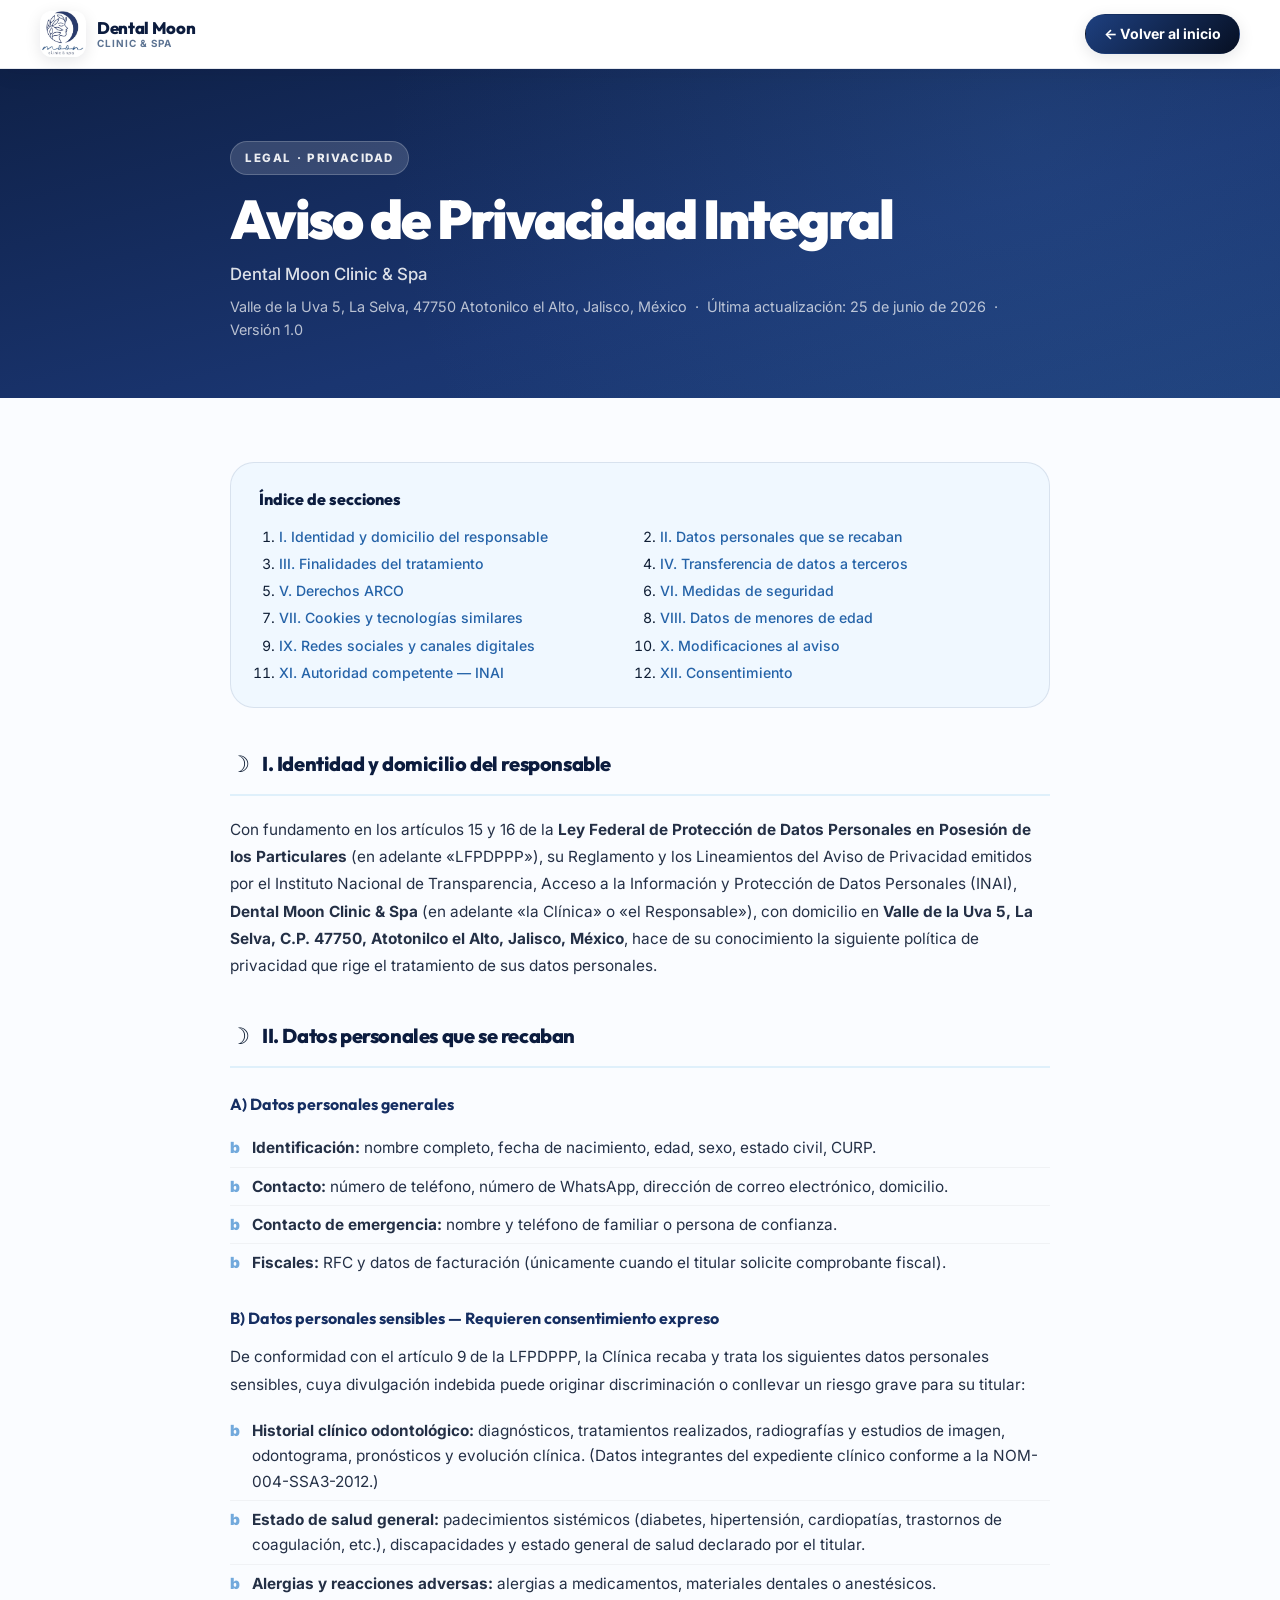
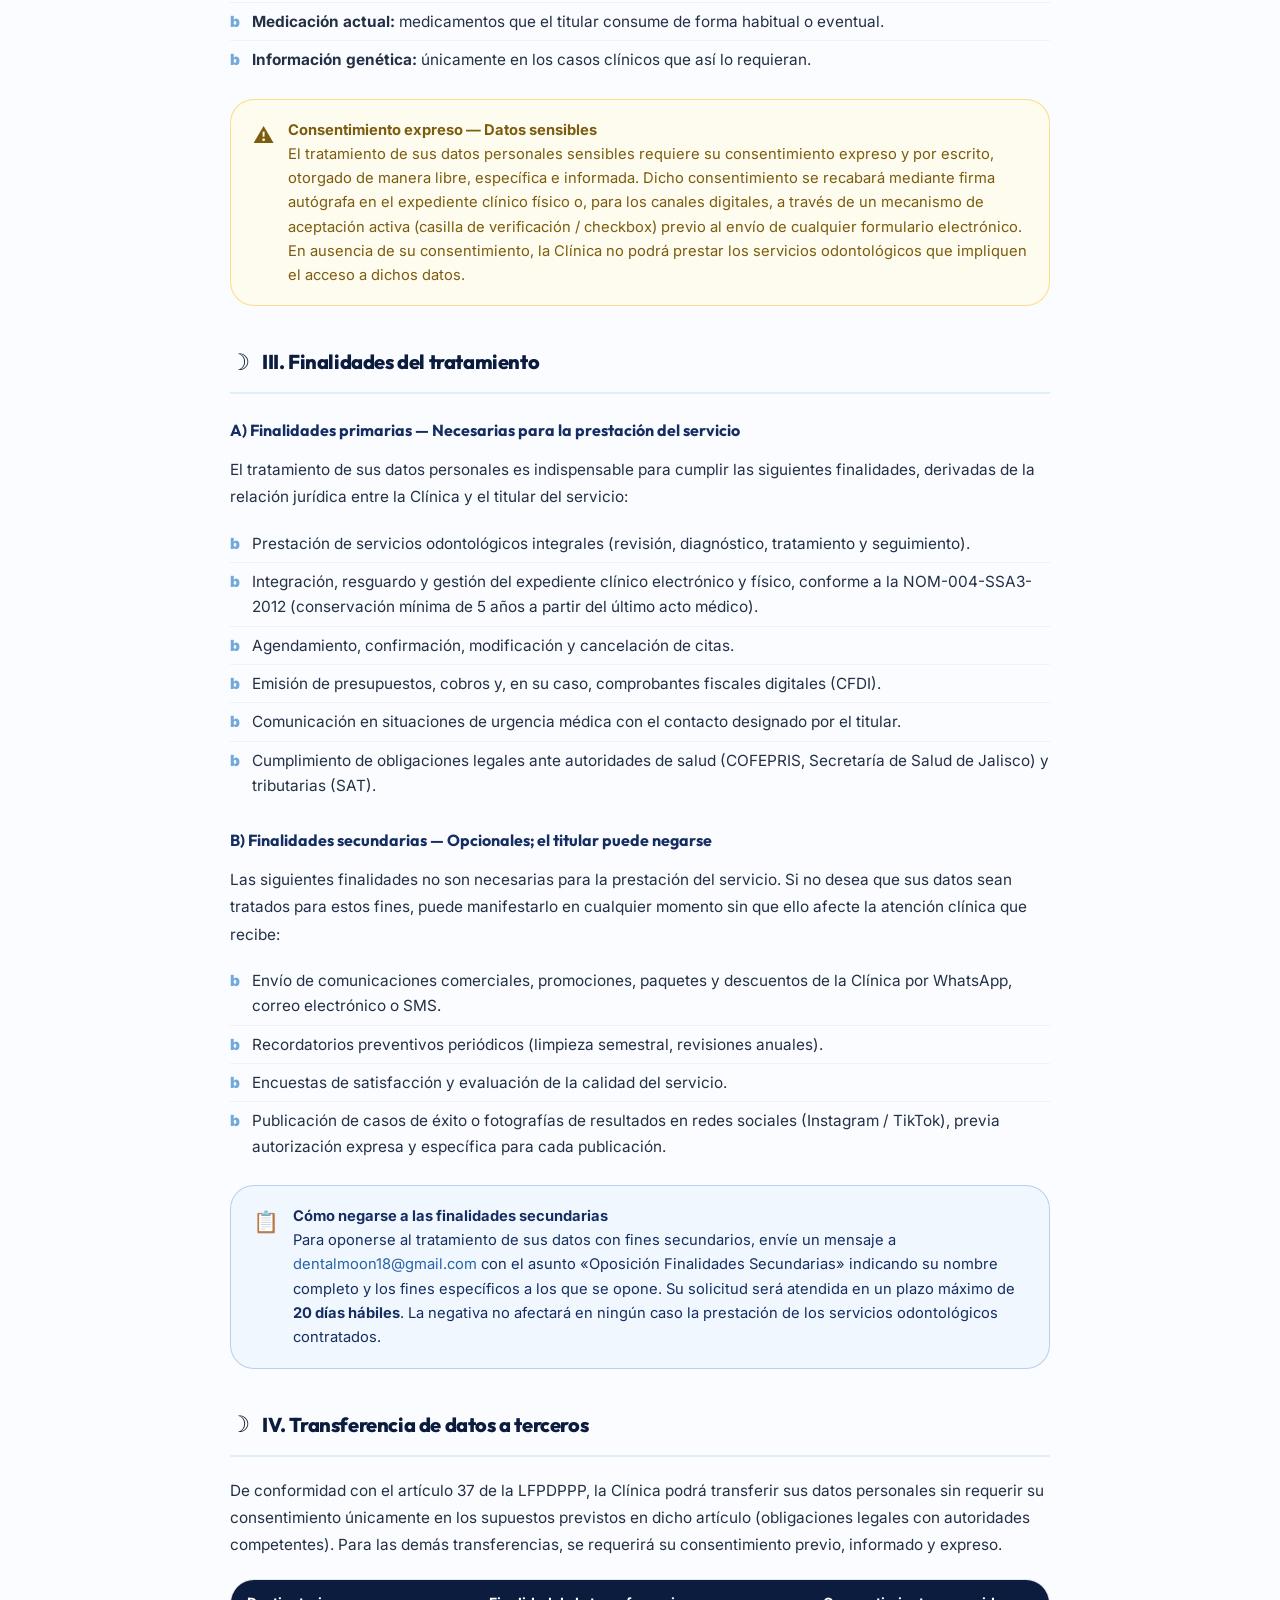
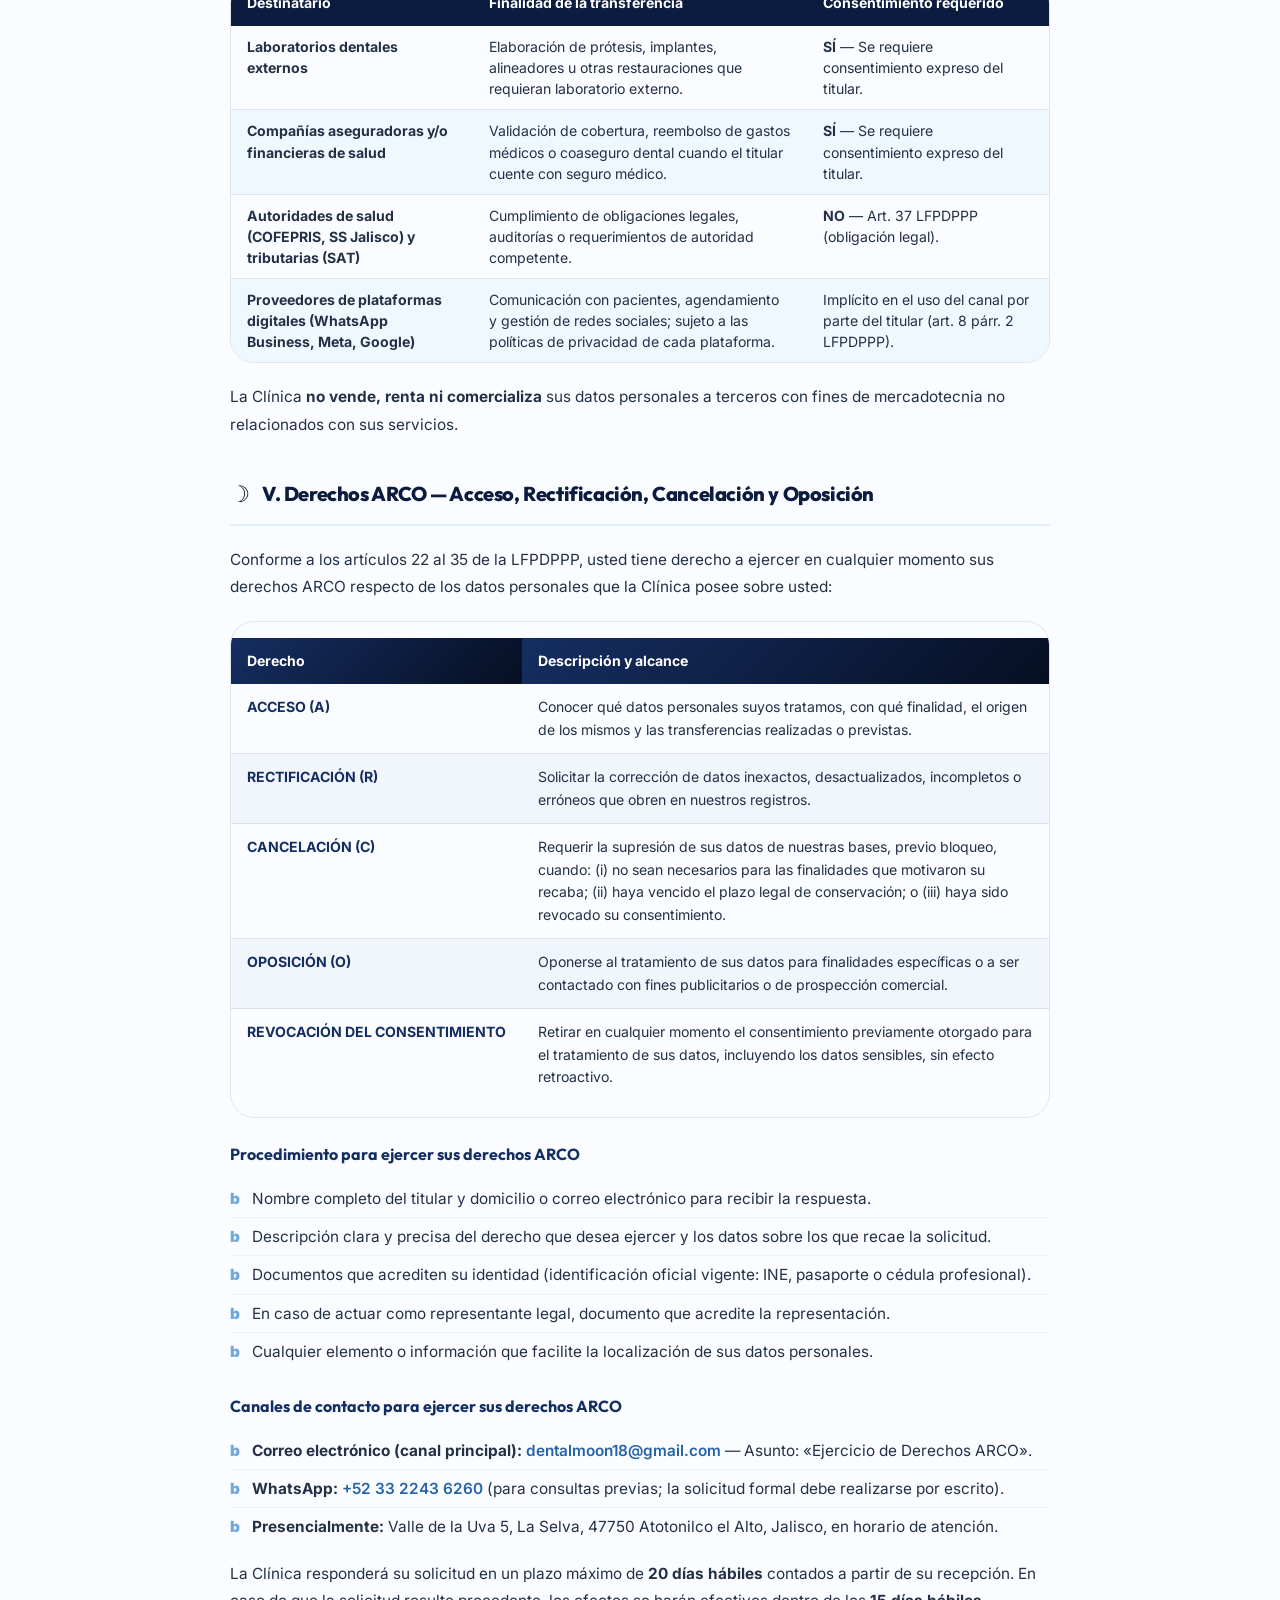
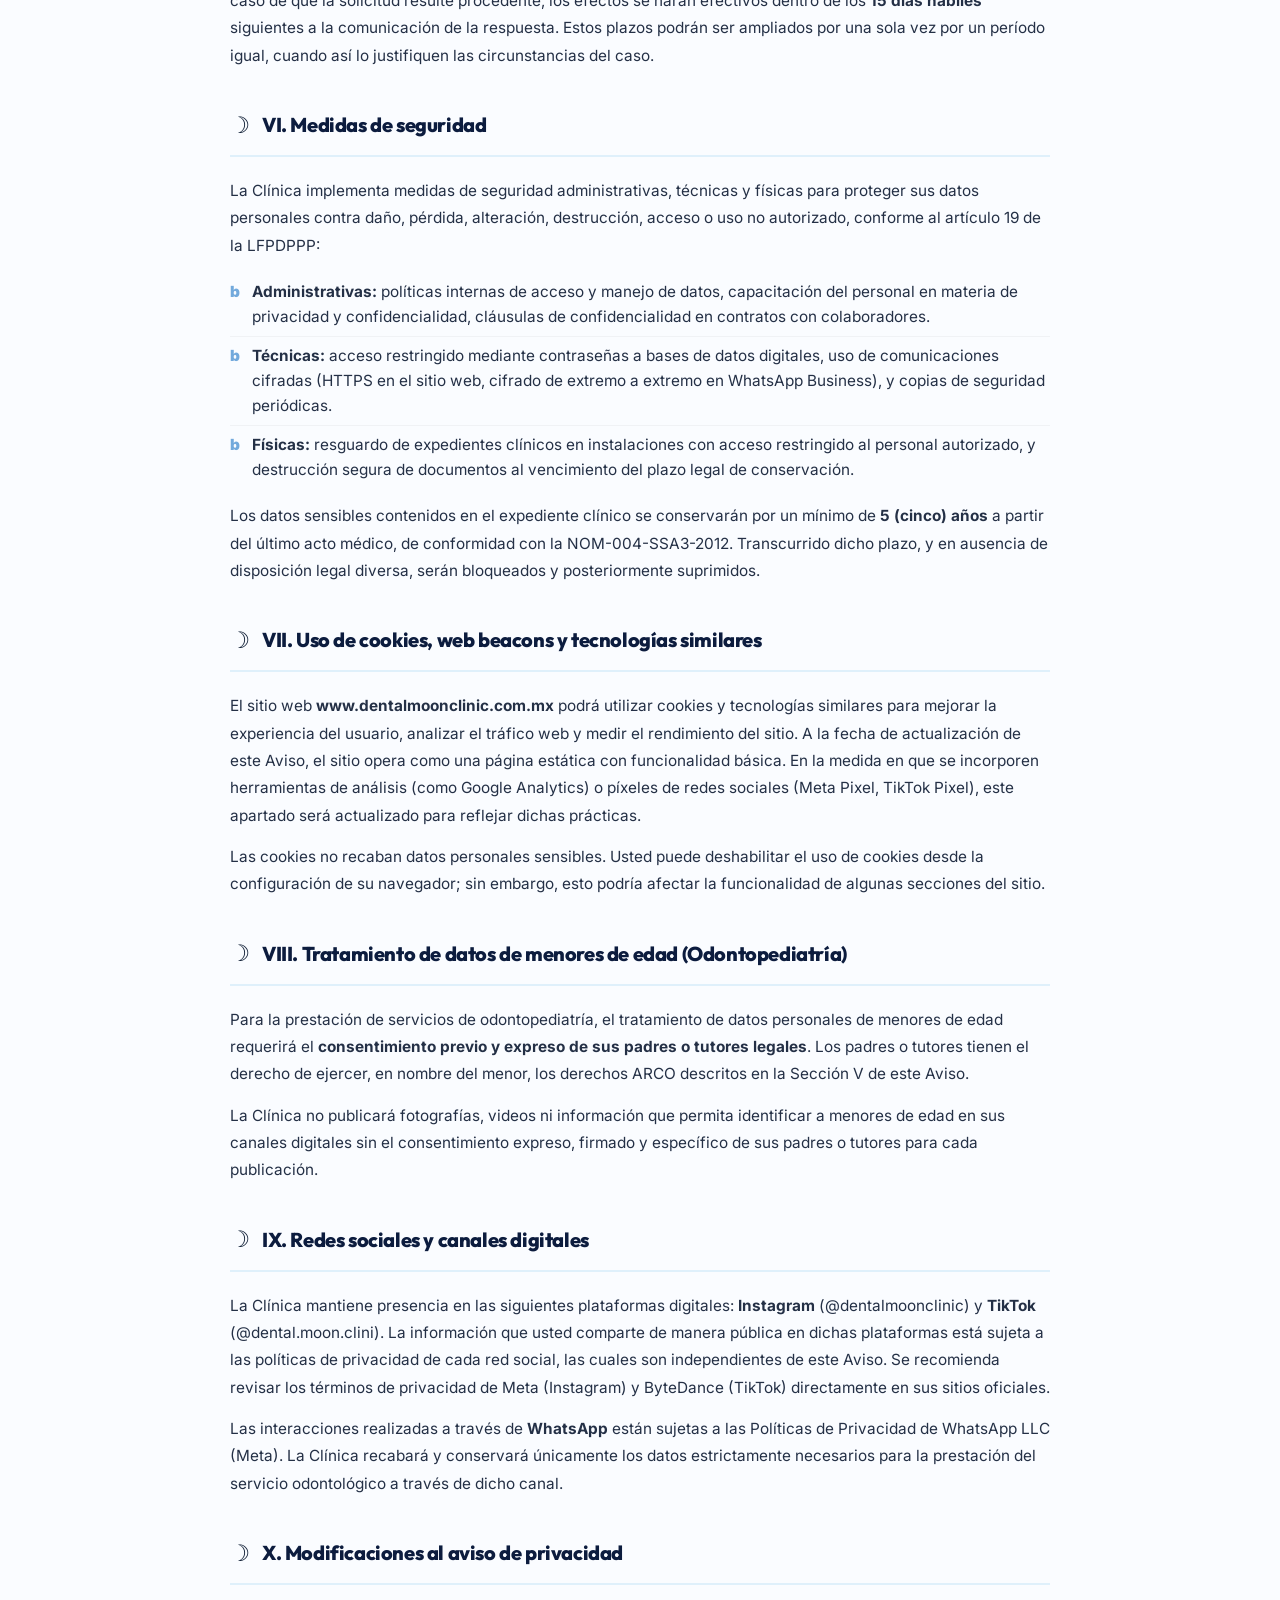
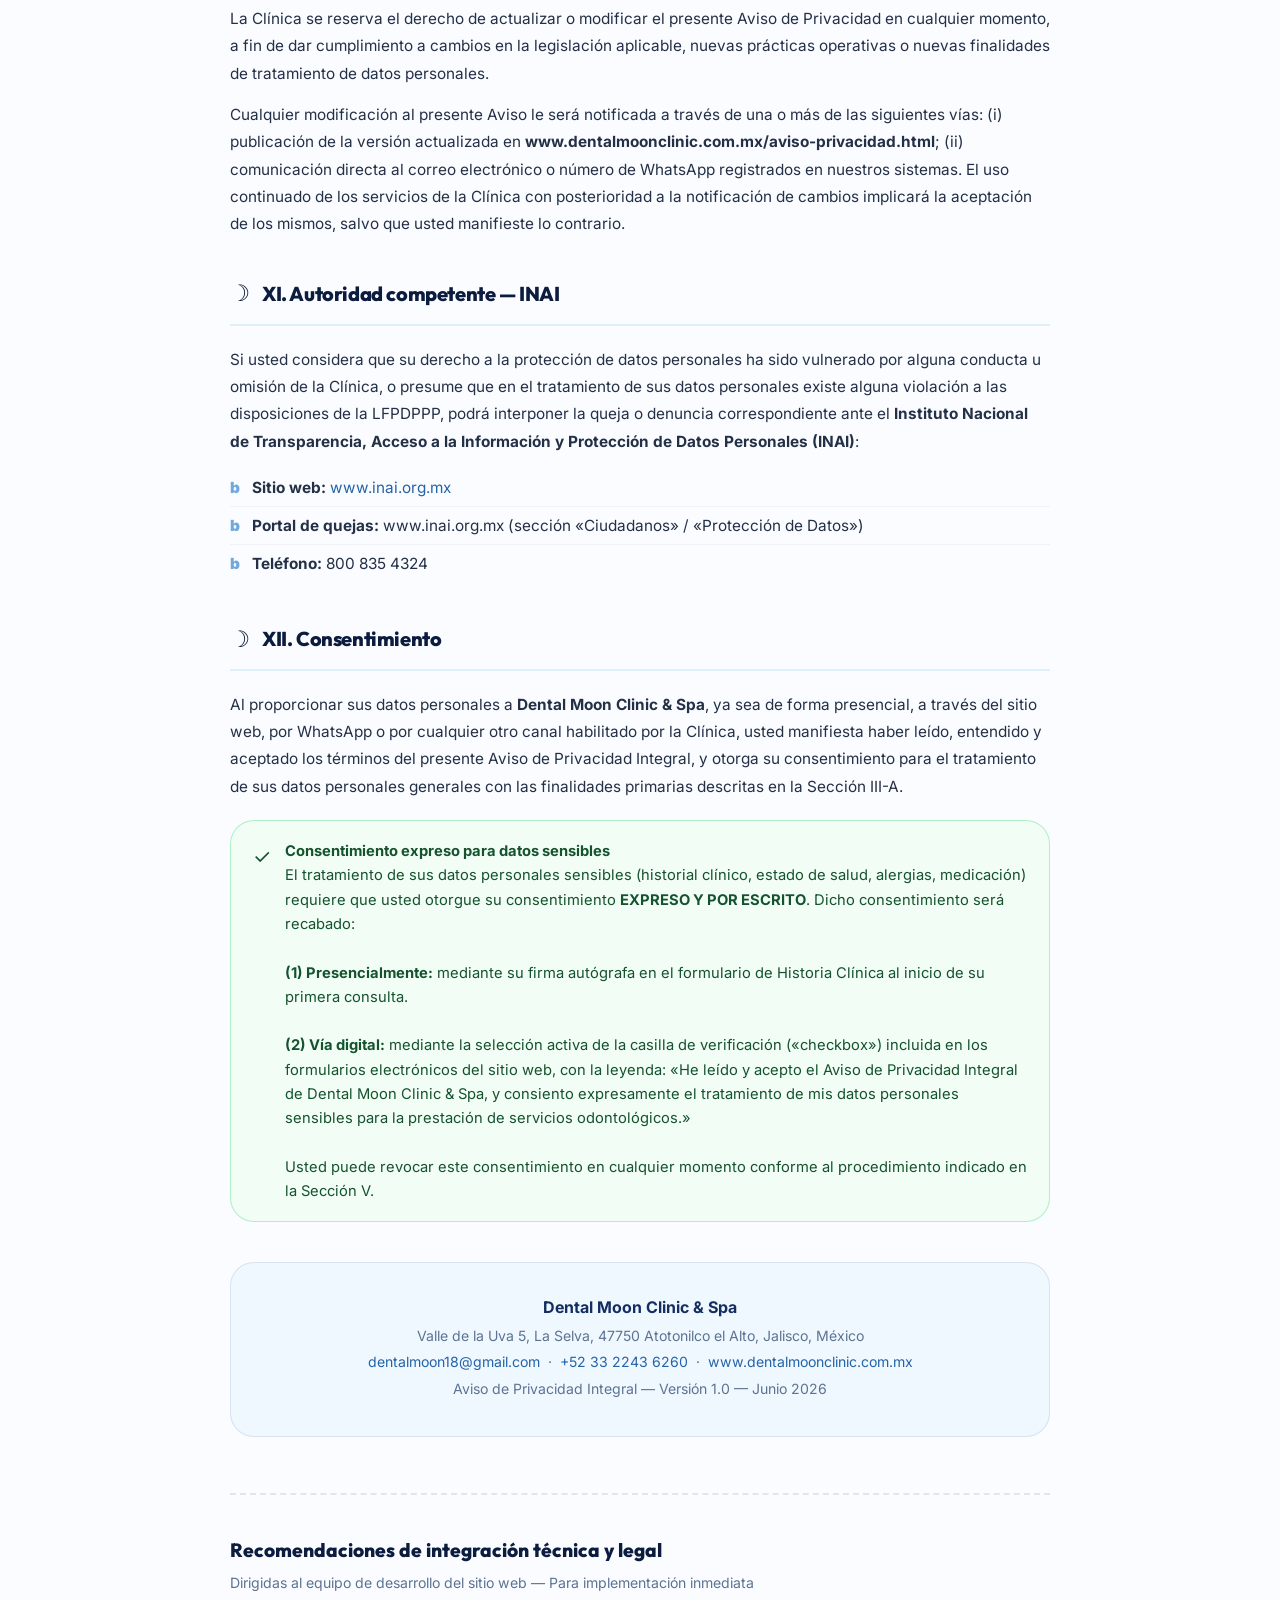
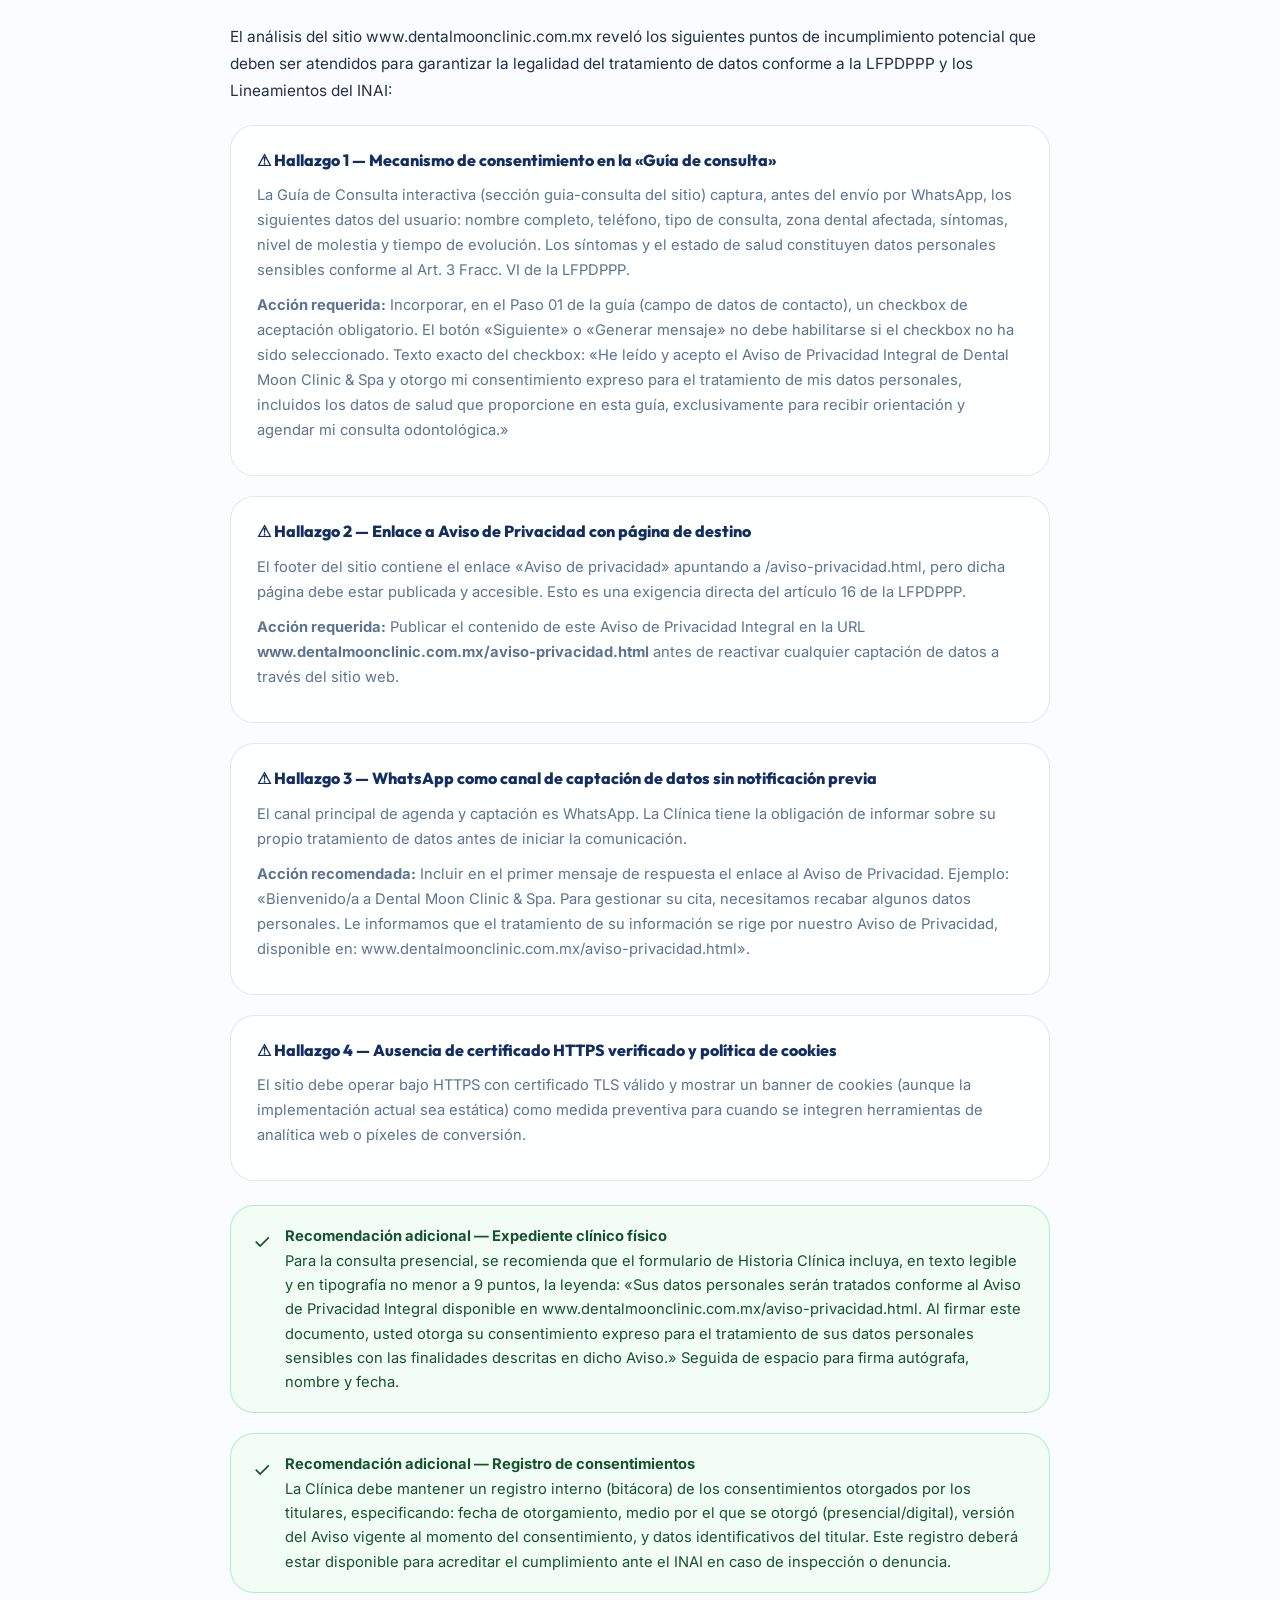
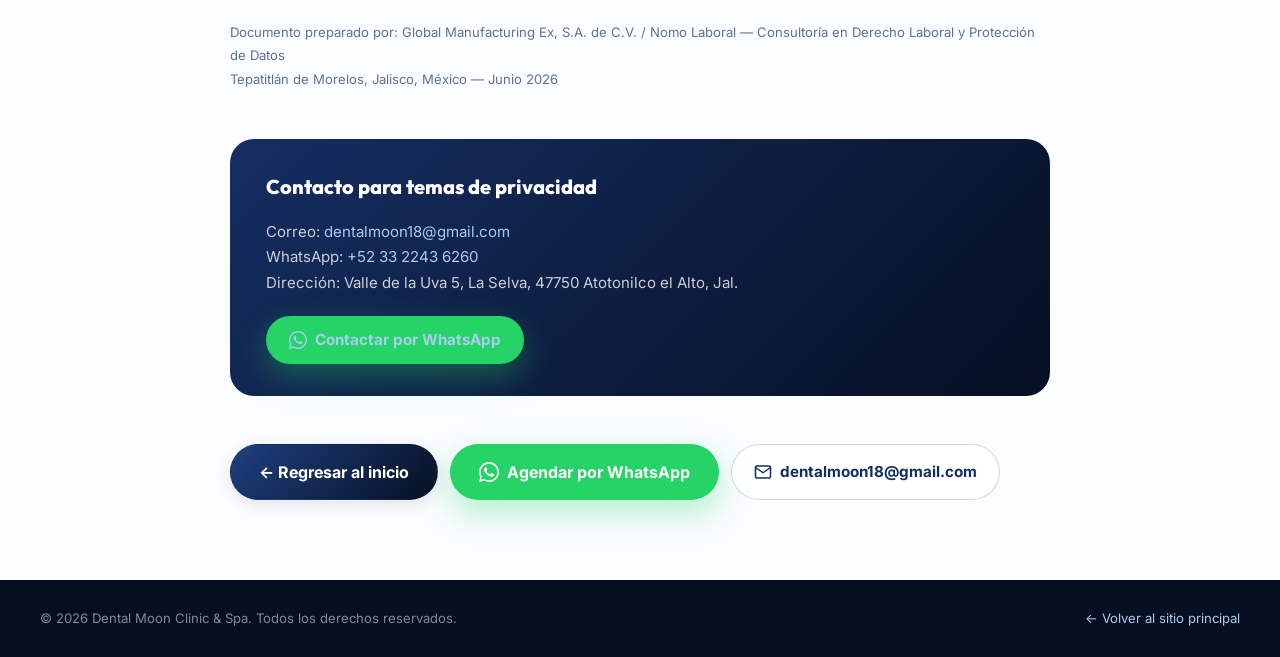
==== commit af0b114d: "Actualizar aviso de privacidad integral y consentimiento" ====
--- a/aviso-privacidad.html
+++ b/aviso-privacidad.html
@@ -1,168 +1,80 @@
-<!doctype html>
+﻿<!doctype html>
 <html lang="es-MX">
 <head>
   <meta charset="utf-8">
   <meta name="viewport" content="width=device-width, initial-scale=1">
-  <title>Aviso de privacidad | Dental Moon Clinic &amp; Spa</title>
-  <meta name="description" content="Aviso de privacidad de Dental Moon Clinic &amp; Spa. Conoce cómo manejamos tus datos personales.">
+  <title>Aviso de Privacidad Integral | Dental Moon Clinic &amp; Spa</title>
+  <meta name="description" content="Aviso de Privacidad Integral de Dental Moon Clinic &amp; Spa conforme a la LFPDPPP.">
   <meta name="robots" content="noindex, nofollow">
   <meta name="theme-color" content="#0f2148">
   <link rel="icon" type="image/png" href="assets/logo/favicon.png">
-  <link rel="apple-touch-icon" href="assets/logo/apple-touch-icon.png">
   <link rel="preconnect" href="https://fonts.googleapis.com">
   <link rel="preconnect" href="https://fonts.gstatic.com" crossorigin>
   <link href="https://fonts.googleapis.com/css2?family=Inter:wght@400;500;600;700;800;900&family=Outfit:wght@400;500;600;700;800;900&display=swap" rel="stylesheet">
   <link rel="stylesheet" href="css/styles.css">
   <style>
-    /* ── Estilos específicos del aviso de privacidad ── */
-    .privacy-hero {
-      background:
-        radial-gradient(circle at 80% 20%, rgba(74,135,200,.15), transparent 40rem),
-        linear-gradient(165deg, #f0f8ff 0%, #fafcff 60%, #fff 100%);
-      padding: 72px 0 56px;
-      border-bottom: 1px solid var(--line);
-    }
-    .privacy-hero__inner {
-      max-width: 760px;
-    }
-    .privacy-hero h1 {
-      font-family: 'Outfit', sans-serif;
-      font-size: clamp(2.2rem, 6vw, 3.8rem);
-      font-weight: 900;
-      color: var(--navy-950);
-      letter-spacing: -.04em;
-      line-height: 1.0;
-      margin: 16px 0 10px;
-    }
-    .privacy-hero__meta {
-      color: var(--muted);
-      font-size: .9rem;
-      margin: 0;
-    }
-    .privacy-body {
-      padding: 64px 0 80px;
-    }
-    .privacy-content {
-      max-width: 760px;
-    }
-    .privacy-content p {
-      color: var(--ink-80);
-      font-size: 1rem;
-      line-height: 1.75;
-      margin: 0 0 20px;
-    }
-    .privacy-content strong {
-      color: var(--navy-900);
-    }
-    .privacy-section {
-      margin: 40px 0;
-      padding: 28px 32px;
-      border: 1px solid var(--line);
-      border-radius: var(--radius);
-      background: rgba(255,255,255,.85);
-      box-shadow: var(--shadow-sm);
-    }
-    .privacy-section h2 {
-      font-family: 'Outfit', sans-serif;
-      font-size: 1.15rem;
-      font-weight: 800;
-      color: var(--navy-900);
-      letter-spacing: -.02em;
-      margin: 0 0 14px;
-      display: flex;
-      align-items: center;
-      gap: 10px;
-    }
-    .privacy-section h2 .ps-num {
-      display: grid;
-      place-items: center;
-      width: 28px; height: 28px;
-      border-radius: 50%;
-      background: linear-gradient(135deg, var(--blue-50), var(--blue-100));
-      color: var(--blue-600);
-      font-size: .78rem;
-      font-weight: 900;
-      flex-shrink: 0;
-    }
-    .privacy-section p {
-      color: var(--muted);
-      font-size: .94rem;
-      line-height: 1.7;
-      margin: 0;
-    }
-    .privacy-section p + p {
-      margin-top: 12px;
-    }
-    .privacy-notice {
-      display: flex;
-      align-items: flex-start;
-      gap: 12px;
-      padding: 18px 22px;
-      border: 1px solid rgba(253,224,71,.35);
-      border-radius: var(--radius);
-      background: rgba(255,251,235,.7);
-      color: #7c5c0e;
-      font-size: .88rem;
-      line-height: 1.6;
-      margin: 40px 0;
-    }
-    .privacy-notice svg { flex-shrink: 0; margin-top: 2px; }
-    .privacy-contact-box {
-      padding: 28px 32px;
-      border-radius: var(--radius);
-      background: linear-gradient(135deg, var(--navy-800), var(--navy-950));
-      color: #fff;
-      margin-top: 40px;
-    }
-    .privacy-contact-box h2 {
-      font-family: 'Outfit', sans-serif;
-      font-size: 1.2rem;
-      font-weight: 800;
-      color: #fff;
-      margin: 0 0 16px;
-    }
-    .privacy-contact-box p {
-      color: rgba(255,255,255,.75);
-      font-size: .92rem;
-      line-height: 1.65;
-      margin: 0 0 20px;
-    }
-    .privacy-contact-box a { color: var(--blue-300); }
-    .privacy-contact-box a:hover { color: #fff; }
-    .privacy-actions {
-      display: flex;
-      flex-wrap: wrap;
-      gap: 10px;
-      margin-top: 44px;
-    }
-    /* Header mínimo para esta página */
-    .privacy-header {
-      position: sticky; top: 0; z-index: 200;
-      background: rgba(255,255,255,.92);
-      backdrop-filter: saturate(180%) blur(20px);
-      border-bottom: 1px solid var(--line);
-      box-shadow: 0 4px 20px rgba(6,15,34,.07);
-    }
-    .privacy-header__inner {
-      min-height: 68px;
-      display: flex;
-      align-items: center;
-      justify-content: space-between;
-      gap: 16px;
-    }
-    @media (max-width: 640px) {
-      .privacy-hero { padding: 48px 0 36px; }
-      .privacy-body { padding: 40px 0 60px; }
-      .privacy-section { padding: 20px; }
-      .privacy-contact-box { padding: 20px; }
-      .privacy-actions { flex-direction: column; }
-      .privacy-actions .btn { width: 100%; justify-content: center; }
-    }
+    .privacy-header{position:sticky;top:0;z-index:200;background:rgba(255,255,255,.95);backdrop-filter:saturate(180%) blur(20px);border-bottom:1px solid var(--line);box-shadow:0 4px 20px rgba(6,15,34,.07);}
+    .privacy-header__inner{min-height:68px;display:flex;align-items:center;justify-content:space-between;gap:16px;}
+    .privacy-hero{background:radial-gradient(circle at 80% 20%,rgba(74,135,200,.15),transparent 40rem),linear-gradient(165deg,#0f2148 0%,#1a3570 60%,#1e3f7a 100%);padding:72px 0 56px;color:#fff;}
+    .privacy-hero__inner{max-width:820px;}
+    .privacy-hero .section-kicker{background:rgba(255,255,255,.15);color:rgba(255,255,255,.9);border:1px solid rgba(255,255,255,.2);}
+    .privacy-hero h1{font-family:'Outfit',sans-serif;font-size:clamp(2rem,6vw,3.4rem);font-weight:900;color:#fff;letter-spacing:-.04em;line-height:1.05;margin:16px 0 12px;}
+    .privacy-hero__meta{color:rgba(255,255,255,.7);font-size:.9rem;margin:0;}
+    .privacy-hero__subtitle{color:rgba(255,255,255,.85);font-size:1.05rem;margin:0 0 8px;font-weight:500;}
+    .privacy-index{background:var(--blue-50);border:1px solid var(--line);border-radius:var(--radius);padding:24px 28px;margin:0 0 40px;}
+    .privacy-index h2{font-family:'Outfit',sans-serif;font-size:1rem;font-weight:800;color:var(--navy-900);margin:0 0 14px;}
+    .privacy-index ol{margin:0;padding:0 0 0 20px;display:grid;grid-template-columns:repeat(auto-fill,minmax(260px,1fr));gap:6px 20px;}
+    .privacy-index li{font-size:.88rem;line-height:1.5;}
+    .privacy-index a{color:var(--blue-600);text-decoration:none;font-weight:500;}
+    .privacy-index a:hover{text-decoration:underline;}
+    .privacy-body{padding:64px 0 80px;}
+    .privacy-content{max-width:820px;}
+    .privacy-content p,.privacy-section p{color:var(--ink-80);font-size:.96rem;line-height:1.78;margin:0 0 14px;}
+    .privacy-section{margin:40px 0;scroll-margin-top:88px;}
+    .privacy-section__header{display:flex;align-items:center;gap:12px;margin-bottom:20px;padding-bottom:14px;border-bottom:2px solid var(--blue-100);}
+    .privacy-section__icon{font-size:1.4rem;line-height:1;flex-shrink:0;}
+    .privacy-section h2{font-family:'Outfit',sans-serif;font-size:1.25rem;font-weight:800;color:var(--navy-900);letter-spacing:-.02em;margin:0;}
+    .privacy-section h3{font-family:'Outfit',sans-serif;font-size:1rem;font-weight:700;color:var(--navy-800);margin:24px 0 12px;}
+    .privacy-list{list-style:none;padding:0;margin:0 0 14px;}
+    .privacy-list li{position:relative;padding:6px 0 6px 22px;color:var(--ink-80);font-size:.96rem;line-height:1.65;border-bottom:1px solid rgba(0,0,0,.04);}
+    .privacy-list li:last-child{border-bottom:none;}
+    .privacy-list li::before{content:'b';position:absolute;left:0;color:var(--blue-400);font-weight:900;}
+    .privacy-table-wrap{overflow-x:auto;border-radius:var(--radius);border:1px solid var(--line);margin:20px 0;}
+    .privacy-table{width:100%;border-collapse:collapse;font-size:.88rem;}
+    .privacy-table th{background:var(--navy-900);color:#fff;font-weight:700;padding:12px 16px;text-align:left;}
+    .privacy-table td{padding:10px 16px;border-bottom:1px solid var(--line);color:var(--ink-80);vertical-align:top;line-height:1.5;}
+    .privacy-table tr:last-child td{border-bottom:none;}
+    .privacy-table tr:nth-child(even) td{background:var(--blue-50);}
+    .arco-table{width:100%;border-collapse:collapse;font-size:.88rem;margin:16px 0;}
+    .arco-table th{background:linear-gradient(135deg,var(--navy-800),var(--navy-950));color:#fff;font-weight:700;padding:12px 16px;text-align:left;}
+    .arco-table td{padding:12px 16px;border-bottom:1px solid var(--line);color:var(--ink-80);vertical-align:top;line-height:1.6;}
+    .arco-table tr:last-child td{border-bottom:none;}
+    .arco-table tr:nth-child(even) td{background:rgba(74,135,200,.05);}
+    .arco-table td:first-child{font-weight:700;color:var(--navy-800);white-space:nowrap;}
+    .privacy-alert{display:flex;align-items:flex-start;gap:14px;padding:18px 22px;border-radius:var(--radius);margin:20px 0;font-size:.92rem;line-height:1.65;}
+    .privacy-alert__icon{font-size:1.3rem;flex-shrink:0;margin-top:1px;}
+    .privacy-alert--warning{border:1px solid rgba(251,191,36,.5);background:rgba(255,251,235,.8);color:#7c5c0e;}
+    .privacy-alert--success{border:1px solid rgba(74,222,128,.4);background:rgba(240,253,244,.8);color:#14532d;}
+    .privacy-alert--info{border:1px solid rgba(74,135,200,.35);background:rgba(239,246,255,.8);color:var(--navy-800);}
+    .privacy-alert strong{font-weight:700;}
+    .privacy-contact-box{padding:32px 36px;border-radius:var(--radius);background:linear-gradient(135deg,var(--navy-800),var(--navy-950));color:#fff;margin-top:48px;}
+    .privacy-contact-box h2{font-family:'Outfit',sans-serif;font-size:1.25rem;font-weight:800;color:#fff;margin:0 0 16px;}
+    .privacy-contact-box p{color:rgba(255,255,255,.78);font-size:.94rem;line-height:1.7;margin:0 0 20px;}
+    .privacy-contact-box a{color:var(--blue-300);}
+    .privacy-actions{display:flex;flex-wrap:wrap;gap:12px;margin-top:48px;}
+    .privacy-tech-section{margin-top:56px;padding-top:40px;border-top:2px dashed var(--line);}
+    .privacy-tech-section h2{font-family:'Outfit',sans-serif;font-size:1.2rem;font-weight:800;color:var(--navy-900);margin:0 0 6px;}
+    .subtitle{color:var(--muted);font-size:.88rem;margin:0 0 28px;display:block;}
+    .privacy-hallazgo{border:1px solid var(--line);border-radius:var(--radius);padding:22px 26px;margin:20px 0;background:rgba(255,255,255,.8);}
+    .privacy-hallazgo h3{font-family:'Outfit',sans-serif;font-size:1rem;font-weight:800;color:var(--navy-800);margin:0 0 10px;}
+    .privacy-hallazgo p{font-size:.92rem;color:var(--muted);line-height:1.7;margin:0 0 10px;}
+    .privacy-firma{text-align:center;padding:32px 24px;border:1px solid var(--line);border-radius:var(--radius);background:var(--blue-50);margin-top:40px;}
+    .privacy-firma p{color:var(--muted);font-size:.88rem;margin:4px 0;line-height:1.6;}
+    .privacy-firma strong{font-weight:700;color:var(--navy-800);font-size:1rem;}
+    @media(max-width:640px){.privacy-hero{padding:48px 0 36px;}.privacy-body{padding:36px 0 56px;}.privacy-contact-box{padding:22px;}.privacy-actions{flex-direction:column;}.privacy-actions .btn{width:100%;justify-content:center;}.privacy-index ol{grid-template-columns:1fr;}.privacy-table th,.privacy-table td,.arco-table th,.arco-table td{padding:8px 10px;font-size:.8rem;}.privacy-hallazgo{padding:16px 18px;}}
   </style>
 </head>
 <body>
-
-  <!-- Header mínimo -->
   <header class="privacy-header" role="banner">
     <div class="container privacy-header__inner">
       <a class="brand" href="index.html" aria-label="Regresar al inicio de Dental Moon Clinic &amp; Spa">
@@ -170,179 +82,268 @@
           <source srcset="assets/logo/logo-oficial.webp" type="image/webp">
           <img src="assets/logo/logo-oficial.jpg" alt="Logo de Dental Moon Clinic &amp; Spa" width="46" height="46" style="width:46px;height:46px;object-fit:contain;border-radius:12px;background:#fff;box-shadow:var(--shadow-sm);">
         </picture>
-        <span class="brand__text">
-          <strong>Dental Moon</strong>
-          <small>Clinic &amp; Spa</small>
-        </span>
+        <span class="brand__text"><strong>Dental Moon</strong><small>Clinic &amp; Spa</small></span>
       </a>
-      <a class="btn btn--primary" href="index.html" style="font-size:.88rem;padding:10px 18px;min-height:40px;">
-        ← Regresar al sitio
-      </a>
+      <a class="btn btn--primary" href="index.html" style="font-size:.88rem;padding:10px 18px;min-height:40px;">&larr; Volver al inicio</a>
     </div>
   </header>
-
   <main id="contenido">
-
-    <!-- Hero del aviso -->
     <div class="privacy-hero">
       <div class="container privacy-hero__inner">
-        <span class="section-kicker">Legal</span>
-        <h1>Aviso de privacidad</h1>
-        <p class="privacy-hero__meta">Última actualización: junio de 2026 · Dental Moon Clinic &amp; Spa</p>
+        <span class="section-kicker">Legal &middot; Privacidad</span>
+        <h1>Aviso de Privacidad Integral</h1>
+        <p class="privacy-hero__subtitle">Dental Moon Clinic &amp; Spa</p>
+        <p class="privacy-hero__meta">Valle de la Uva 5, La Selva, 47750 Atotonilco el Alto, Jalisco, M&eacute;xico &nbsp;&middot;&nbsp; &Uacute;ltima actualizaci&oacute;n: 25 de junio de 2026 &nbsp;&middot;&nbsp; Versi&oacute;n 1.0</p>
       </div>
     </div>
-
-    <!-- Cuerpo del aviso -->
     <section class="privacy-body" aria-labelledby="aviso-title">
       <div class="container privacy-content">
-
-        <p>
-          <strong>Dental Moon Clinic &amp; Spa</strong>, nombre comercial, con domicilio en
-          <strong>Valle de la Uva 5, La Selva, 47750 Atotonilco el Alto, Jalisco, México</strong>,
-          informa que los datos personales proporcionados por los usuarios a través de este sitio web,
-          formularios, WhatsApp, redes sociales o cualquier otro medio de contacto, serán utilizados
-          únicamente para atender solicitudes de información, responder mensajes, agendar citas y
-          dar seguimiento a la comunicación relacionada con los servicios de la clínica.
-        </p>
-
-        <p style="color:var(--muted);font-size:.92rem;padding:12px 16px;border-left:3px solid var(--blue-300);border-radius:0 8px 8px 0;background:var(--blue-50);">
-          <strong>Razón social o responsable legal:</strong> pendiente por confirmar.
-        </p>
-
-        <!-- Sección 1 -->
-        <div class="privacy-section">
-          <h2>
-            <span class="ps-num">1</span>
-            Datos personales que pueden recabarse
-          </h2>
-          <p>
-            Los datos que pueden recabarse son: nombre, teléfono, correo electrónico, mensaje de contacto,
-            servicio de interés y la información que el usuario proporcione voluntariamente al solicitar
-            orientación o agendar una consulta.
-          </p>
-          <p>
-            Debido a la naturaleza de los servicios dentales, el usuario podría compartir información
-            relacionada con molestias, síntomas o salud bucal. Esta información será utilizada únicamente
-            para orientar el contacto inicial y <strong>no representa un diagnóstico médico</strong>.
-            La valoración final deberá realizarla un profesional de la salud dental.
-          </p>
-        </div>
-
-        <!-- Sección 2 -->
-        <div class="privacy-section">
-          <h2>
-            <span class="ps-num">2</span>
-            Finalidad del tratamiento de datos
-          </h2>
-          <p>
-            <strong>Dental Moon Clinic &amp; Spa</strong> no vende, renta ni comercializa datos personales.
-            La información podrá ser utilizada únicamente para fines de contacto, seguimiento,
-            atención de solicitudes y cumplimiento de obligaciones legales aplicables.
-          </p>
-        </div>
-
-        <!-- Sección 3 -->
-        <div class="privacy-section">
-          <h2>
-            <span class="ps-num">3</span>
-            Derechos ARCO
-          </h2>
-          <p>
-            El usuario puede solicitar el acceso, rectificación, cancelación u oposición al tratamiento
-            de sus datos personales, así como revocar su consentimiento, enviando un correo a:
-          </p>
-          <p>
-            <a href="mailto:dentalmoon18@gmail.com" style="color:var(--blue-600);font-weight:700;">dentalmoon18@gmail.com</a>
-          </p>
-        </div>
-
-        <!-- Sección 4 -->
-        <div class="privacy-section">
-          <h2>
-            <span class="ps-num">4</span>
-            Plataformas externas
-          </h2>
-          <p>
-            Este sitio puede contener enlaces a plataformas externas como WhatsApp, Instagram o TikTok.
-            El uso de dichas plataformas se rige por sus propios términos y políticas de privacidad.
-          </p>
-        </div>
-
-        <!-- Sección 5 -->
-        <div class="privacy-section">
-          <h2>
-            <span class="ps-num">5</span>
-            Cambios a este aviso
-          </h2>
-          <p>
-            Dental Moon Clinic &amp; Spa podrá actualizar este aviso de privacidad cuando sea necesario.
-            Los cambios estarán disponibles en esta misma página.
-          </p>
-        </div>
-
-        <!-- Aviso legal -->
-        <div class="privacy-notice" role="note">
-          <svg width="18" height="18" viewBox="0 0 24 24" fill="none" stroke="currentColor" stroke-width="2" stroke-linecap="round" stroke-linejoin="round" aria-hidden="true">
-            <circle cx="12" cy="12" r="10"/><line x1="12" y1="8" x2="12" y2="12"/><line x1="12" y1="16" x2="12.01" y2="16"/>
-          </svg>
-          <span>
-            <strong>Nota:</strong> Este aviso es un texto informativo general y se recomienda validarlo
-            con un asesor legal antes de la publicación final.
-          </span>
-        </div>
-
-        <!-- Caja de contacto -->
+        <div class="privacy-index">
+          <h2>&Iacute;ndice de secciones</h2>
+          <ol>
+            <li><a href="#sec-i">I. Identidad y domicilio del responsable</a></li>
+            <li><a href="#sec-ii">II. Datos personales que se recaban</a></li>
+            <li><a href="#sec-iii">III. Finalidades del tratamiento</a></li>
+            <li><a href="#sec-iv">IV. Transferencia de datos a terceros</a></li>
+            <li><a href="#sec-v">V. Derechos ARCO</a></li>
+            <li><a href="#sec-vi">VI. Medidas de seguridad</a></li>
+            <li><a href="#sec-vii">VII. Cookies y tecnolog&iacute;as similares</a></li>
+            <li><a href="#sec-viii">VIII. Datos de menores de edad</a></li>
+            <li><a href="#sec-ix">IX. Redes sociales y canales digitales</a></li>
+            <li><a href="#sec-x">X. Modificaciones al aviso</a></li>
+            <li><a href="#sec-xi">XI. Autoridad competente &mdash; INAI</a></li>
+            <li><a href="#sec-xii">XII. Consentimiento</a></li>
+          </ol>
+        </div>
+        <!-- I -->
+        <div class="privacy-section" id="sec-i">
+          <div class="privacy-section__header"><span class="privacy-section__icon">&#9789;</span><h2>I. Identidad y domicilio del responsable</h2></div>
+          <p>Con fundamento en los art&iacute;culos 15 y 16 de la <strong>Ley Federal de Protecci&oacute;n de Datos Personales en Posesi&oacute;n de los Particulares</strong> (en adelante &laquo;LFPDPPP&raquo;), su Reglamento y los Lineamientos del Aviso de Privacidad emitidos por el Instituto Nacional de Transparencia, Acceso a la Informaci&oacute;n y Protecci&oacute;n de Datos Personales (INAI), <strong>Dental Moon Clinic &amp; Spa</strong> (en adelante &laquo;la Cl&iacute;nica&raquo; o &laquo;el Responsable&raquo;), con domicilio en <strong>Valle de la Uva 5, La Selva, C.P. 47750, Atotonilco el Alto, Jalisco, M&eacute;xico</strong>, hace de su conocimiento la siguiente pol&iacute;tica de privacidad que rige el tratamiento de sus datos personales.</p>
+        </div>
+        <!-- II -->
+        <div class="privacy-section" id="sec-ii">
+          <div class="privacy-section__header"><span class="privacy-section__icon">&#9789;</span><h2>II. Datos personales que se recaban</h2></div>
+          <h3>A) Datos personales generales</h3>
+          <ul class="privacy-list">
+            <li><strong>Identificaci&oacute;n:</strong> nombre completo, fecha de nacimiento, edad, sexo, estado civil, CURP.</li>
+            <li><strong>Contacto:</strong> n&uacute;mero de tel&eacute;fono, n&uacute;mero de WhatsApp, direcci&oacute;n de correo electr&oacute;nico, domicilio.</li>
+            <li><strong>Contacto de emergencia:</strong> nombre y tel&eacute;fono de familiar o persona de confianza.</li>
+            <li><strong>Fiscales:</strong> RFC y datos de facturaci&oacute;n (&uacute;nicamente cuando el titular solicite comprobante fiscal).</li>
+          </ul>
+          <h3>B) Datos personales sensibles &mdash; Requieren consentimiento expreso</h3>
+          <p>De conformidad con el art&iacute;culo 9 de la LFPDPPP, la Cl&iacute;nica recaba y trata los siguientes datos personales sensibles, cuya divulgaci&oacute;n indebida puede originar discriminaci&oacute;n o conllevar un riesgo grave para su titular:</p>
+          <ul class="privacy-list">
+            <li><strong>Historial cl&iacute;nico odontol&oacute;gico:</strong> diagn&oacute;sticos, tratamientos realizados, radiograf&iacute;as y estudios de imagen, odontograma, pron&oacute;sticos y evoluci&oacute;n cl&iacute;nica. (Datos integrantes del expediente cl&iacute;nico conforme a la NOM-004-SSA3-2012.)</li>
+            <li><strong>Estado de salud general:</strong> padecimientos sist&eacute;micos (diabetes, hipertensi&oacute;n, cardiopat&iacute;as, trastornos de coagulaci&oacute;n, etc.), discapacidades y estado general de salud declarado por el titular.</li>
+            <li><strong>Alergias y reacciones adversas:</strong> alergias a medicamentos, materiales dentales o anest&eacute;sicos.</li>
+            <li><strong>Medicaci&oacute;n actual:</strong> medicamentos que el titular consume de forma habitual o eventual.</li>
+            <li><strong>Informaci&oacute;n gen&eacute;tica:</strong> &uacute;nicamente en los casos cl&iacute;nicos que as&iacute; lo requieran.</li>
+          </ul>
+          <div class="privacy-alert privacy-alert--warning">
+            <span class="privacy-alert__icon">&#9888;</span>
+            <div><strong>Consentimiento expreso &mdash; Datos sensibles</strong><br>El tratamiento de sus datos personales sensibles requiere su consentimiento expreso y por escrito, otorgado de manera libre, espec&iacute;fica e informada. Dicho consentimiento se recabar&aacute; mediante firma aut&oacute;grafa en el expediente cl&iacute;nico f&iacute;sico o, para los canales digitales, a trav&eacute;s de un mecanismo de aceptaci&oacute;n activa (casilla de verificaci&oacute;n / checkbox) previo al env&iacute;o de cualquier formulario electr&oacute;nico. En ausencia de su consentimiento, la Cl&iacute;nica no podr&aacute; prestar los servicios odontol&oacute;gicos que impliquen el acceso a dichos datos.</div>
+          </div>
+        </div>
+        <!-- III -->
+        <div class="privacy-section" id="sec-iii">
+          <div class="privacy-section__header"><span class="privacy-section__icon">&#9789;</span><h2>III. Finalidades del tratamiento</h2></div>
+          <h3>A) Finalidades primarias &mdash; Necesarias para la prestaci&oacute;n del servicio</h3>
+          <p>El tratamiento de sus datos personales es indispensable para cumplir las siguientes finalidades, derivadas de la relaci&oacute;n jur&iacute;dica entre la Cl&iacute;nica y el titular del servicio:</p>
+          <ul class="privacy-list">
+            <li>Prestaci&oacute;n de servicios odontol&oacute;gicos integrales (revisi&oacute;n, diagn&oacute;stico, tratamiento y seguimiento).</li>
+            <li>Integraci&oacute;n, resguardo y gesti&oacute;n del expediente cl&iacute;nico electr&oacute;nico y f&iacute;sico, conforme a la NOM-004-SSA3-2012 (conservaci&oacute;n m&iacute;nima de 5 a&ntilde;os a partir del &uacute;ltimo acto m&eacute;dico).</li>
+            <li>Agendamiento, confirmaci&oacute;n, modificaci&oacute;n y cancelaci&oacute;n de citas.</li>
+            <li>Emisi&oacute;n de presupuestos, cobros y, en su caso, comprobantes fiscales digitales (CFDI).</li>
+            <li>Comunicaci&oacute;n en situaciones de urgencia m&eacute;dica con el contacto designado por el titular.</li>
+            <li>Cumplimiento de obligaciones legales ante autoridades de salud (COFEPRIS, Secretar&iacute;a de Salud de Jalisco) y tributarias (SAT).</li>
+          </ul>
+          <h3>B) Finalidades secundarias &mdash; Opcionales; el titular puede negarse</h3>
+          <p>Las siguientes finalidades no son necesarias para la prestaci&oacute;n del servicio. Si no desea que sus datos sean tratados para estos fines, puede manifestarlo en cualquier momento sin que ello afecte la atenci&oacute;n cl&iacute;nica que recibe:</p>
+          <ul class="privacy-list">
+            <li>Env&iacute;o de comunicaciones comerciales, promociones, paquetes y descuentos de la Cl&iacute;nica por WhatsApp, correo electr&oacute;nico o SMS.</li>
+            <li>Recordatorios preventivos peri&oacute;dicos (limpieza semestral, revisiones anuales).</li>
+            <li>Encuestas de satisfacci&oacute;n y evaluaci&oacute;n de la calidad del servicio.</li>
+            <li>Publicaci&oacute;n de casos de &eacute;xito o fotograf&iacute;as de resultados en redes sociales (Instagram / TikTok), previa autorizaci&oacute;n expresa y espec&iacute;fica para cada publicaci&oacute;n.</li>
+          </ul>
+          <div class="privacy-alert privacy-alert--info">
+            <span class="privacy-alert__icon">&#128203;</span>
+            <div><strong>C&oacute;mo negarse a las finalidades secundarias</strong><br>Para oponerse al tratamiento de sus datos con fines secundarios, env&iacute;e un mensaje a <a href="mailto:dentalmoon18@gmail.com" style="color:var(--blue-600);">dentalmoon18@gmail.com</a> con el asunto &laquo;Oposici&oacute;n Finalidades Secundarias&raquo; indicando su nombre completo y los fines espec&iacute;ficos a los que se opone. Su solicitud ser&aacute; atendida en un plazo m&aacute;ximo de <strong>20 d&iacute;as h&aacute;biles</strong>. La negativa no afectar&aacute; en ning&uacute;n caso la prestaci&oacute;n de los servicios odontol&oacute;gicos contratados.</div>
+          </div>
+        </div>
+        <!-- IV -->
+        <div class="privacy-section" id="sec-iv">
+          <div class="privacy-section__header"><span class="privacy-section__icon">&#9789;</span><h2>IV. Transferencia de datos a terceros</h2></div>
+          <p>De conformidad con el art&iacute;culo 37 de la LFPDPPP, la Cl&iacute;nica podr&aacute; transferir sus datos personales sin requerir su consentimiento &uacute;nicamente en los supuestos previstos en dicho art&iacute;culo (obligaciones legales con autoridades competentes). Para las dem&aacute;s transferencias, se requerir&aacute; su consentimiento previo, informado y expreso.</p>
+          <div class="privacy-table-wrap">
+            <table class="privacy-table" aria-label="Tabla de transferencias de datos">
+              <thead><tr><th>Destinatario</th><th>Finalidad de la transferencia</th><th>Consentimiento requerido</th></tr></thead>
+              <tbody>
+                <tr><td><strong>Laboratorios dentales externos</strong></td><td>Elaboraci&oacute;n de pr&oacute;tesis, implantes, alineadores u otras restauraciones que requieran laboratorio externo.</td><td><strong>S&Iacute;</strong> &mdash; Se requiere consentimiento expreso del titular.</td></tr>
+                <tr><td><strong>Compa&ntilde;&iacute;as aseguradoras y/o financieras de salud</strong></td><td>Validaci&oacute;n de cobertura, reembolso de gastos m&eacute;dicos o coaseguro dental cuando el titular cuente con seguro m&eacute;dico.</td><td><strong>S&Iacute;</strong> &mdash; Se requiere consentimiento expreso del titular.</td></tr>
+                <tr><td><strong>Autoridades de salud (COFEPRIS, SS Jalisco) y tributarias (SAT)</strong></td><td>Cumplimiento de obligaciones legales, auditor&iacute;as o requerimientos de autoridad competente.</td><td><strong>NO</strong> &mdash; Art. 37 LFPDPPP (obligaci&oacute;n legal).</td></tr>
+                <tr><td><strong>Proveedores de plataformas digitales (WhatsApp Business, Meta, Google)</strong></td><td>Comunicaci&oacute;n con pacientes, agendamiento y gesti&oacute;n de redes sociales; sujeto a las pol&iacute;ticas de privacidad de cada plataforma.</td><td>Impl&iacute;cito en el uso del canal por parte del titular (art. 8 p&aacute;rr. 2 LFPDPPP).</td></tr>
+              </tbody>
+            </table>
+          </div>
+          <p>La Cl&iacute;nica <strong>no vende, renta ni comercializa</strong> sus datos personales a terceros con fines de mercadotecnia no relacionados con sus servicios.</p>
+        </div>
+        <!-- V -->
+        <div class="privacy-section" id="sec-v">
+          <div class="privacy-section__header"><span class="privacy-section__icon">&#9789;</span><h2>V. Derechos ARCO &mdash; Acceso, Rectificaci&oacute;n, Cancelaci&oacute;n y Oposici&oacute;n</h2></div>
+          <p>Conforme a los art&iacute;culos 22 al 35 de la LFPDPPP, usted tiene derecho a ejercer en cualquier momento sus derechos ARCO respecto de los datos personales que la Cl&iacute;nica posee sobre usted:</p>
+          <div class="privacy-table-wrap">
+            <table class="arco-table" aria-label="Tabla de derechos ARCO">
+              <thead><tr><th>Derecho</th><th>Descripci&oacute;n y alcance</th></tr></thead>
+              <tbody>
+                <tr><td>ACCESO (A)</td><td>Conocer qu&eacute; datos personales suyos tratamos, con qu&eacute; finalidad, el origen de los mismos y las transferencias realizadas o previstas.</td></tr>
+                <tr><td>RECTIFICACI&Oacute;N (R)</td><td>Solicitar la correcci&oacute;n de datos inexactos, desactualizados, incompletos o err&oacute;neos que obren en nuestros registros.</td></tr>
+                <tr><td>CANCELACI&Oacute;N (C)</td><td>Requerir la supresi&oacute;n de sus datos de nuestras bases, previo bloqueo, cuando: (i) no sean necesarios para las finalidades que motivaron su recaba; (ii) haya vencido el plazo legal de conservaci&oacute;n; o (iii) haya sido revocado su consentimiento.</td></tr>
+                <tr><td>OPOSICI&Oacute;N (O)</td><td>Oponerse al tratamiento de sus datos para finalidades espec&iacute;ficas o a ser contactado con fines publicitarios o de prospecci&oacute;n comercial.</td></tr>
+                <tr><td>REVOCACI&Oacute;N DEL CONSENTIMIENTO</td><td>Retirar en cualquier momento el consentimiento previamente otorgado para el tratamiento de sus datos, incluyendo los datos sensibles, sin efecto retroactivo.</td></tr>
+              </tbody>
+            </table>
+          </div>
+          <h3>Procedimiento para ejercer sus derechos ARCO</h3>
+          <ul class="privacy-list">
+            <li>Nombre completo del titular y domicilio o correo electr&oacute;nico para recibir la respuesta.</li>
+            <li>Descripci&oacute;n clara y precisa del derecho que desea ejercer y los datos sobre los que recae la solicitud.</li>
+            <li>Documentos que acrediten su identidad (identificaci&oacute;n oficial vigente: INE, pasaporte o c&eacute;dula profesional).</li>
+            <li>En caso de actuar como representante legal, documento que acredite la representaci&oacute;n.</li>
+            <li>Cualquier elemento o informaci&oacute;n que facilite la localizaci&oacute;n de sus datos personales.</li>
+          </ul>
+          <h3>Canales de contacto para ejercer sus derechos ARCO</h3>
+          <ul class="privacy-list">
+            <li><strong>Correo electr&oacute;nico (canal principal):</strong> <a href="mailto:dentalmoon18@gmail.com" style="color:var(--blue-600);font-weight:600;">dentalmoon18@gmail.com</a> &mdash; Asunto: &laquo;Ejercicio de Derechos ARCO&raquo;.</li>
+            <li><strong>WhatsApp:</strong> <a href="https://wa.me/523322436260" target="_blank" rel="noopener" style="color:var(--blue-600);font-weight:600;">+52 33 2243 6260</a> (para consultas previas; la solicitud formal debe realizarse por escrito).</li>
+            <li><strong>Presencialmente:</strong> Valle de la Uva 5, La Selva, 47750 Atotonilco el Alto, Jalisco, en horario de atenci&oacute;n.</li>
+          </ul>
+          <p>La Cl&iacute;nica responder&aacute; su solicitud en un plazo m&aacute;ximo de <strong>20 d&iacute;as h&aacute;biles</strong> contados a partir de su recepci&oacute;n. En caso de que la solicitud resulte procedente, los efectos se har&aacute;n efectivos dentro de los <strong>15 d&iacute;as h&aacute;biles</strong> siguientes a la comunicaci&oacute;n de la respuesta. Estos plazos podr&aacute;n ser ampliados por una sola vez por un per&iacute;odo igual, cuando as&iacute; lo justifiquen las circunstancias del caso.</p>
+        </div>
+        <!-- VI -->
+        <div class="privacy-section" id="sec-vi">
+          <div class="privacy-section__header"><span class="privacy-section__icon">&#9789;</span><h2>VI. Medidas de seguridad</h2></div>
+          <p>La Cl&iacute;nica implementa medidas de seguridad administrativas, t&eacute;cnicas y f&iacute;sicas para proteger sus datos personales contra da&ntilde;o, p&eacute;rdida, alteraci&oacute;n, destrucci&oacute;n, acceso o uso no autorizado, conforme al art&iacute;culo 19 de la LFPDPPP:</p>
+          <ul class="privacy-list">
+            <li><strong>Administrativas:</strong> pol&iacute;ticas internas de acceso y manejo de datos, capacitaci&oacute;n del personal en materia de privacidad y confidencialidad, cl&aacute;usulas de confidencialidad en contratos con colaboradores.</li>
+            <li><strong>T&eacute;cnicas:</strong> acceso restringido mediante contrase&ntilde;as a bases de datos digitales, uso de comunicaciones cifradas (HTTPS en el sitio web, cifrado de extremo a extremo en WhatsApp Business), y copias de seguridad peri&oacute;dicas.</li>
+            <li><strong>F&iacute;sicas:</strong> resguardo de expedientes cl&iacute;nicos en instalaciones con acceso restringido al personal autorizado, y destrucci&oacute;n segura de documentos al vencimiento del plazo legal de conservaci&oacute;n.</li>
+          </ul>
+          <p>Los datos sensibles contenidos en el expediente cl&iacute;nico se conservar&aacute;n por un m&iacute;nimo de <strong>5 (cinco) a&ntilde;os</strong> a partir del &uacute;ltimo acto m&eacute;dico, de conformidad con la NOM-004-SSA3-2012. Transcurrido dicho plazo, y en ausencia de disposici&oacute;n legal diversa, ser&aacute;n bloqueados y posteriormente suprimidos.</p>
+        </div>
+        <!-- VII -->
+        <div class="privacy-section" id="sec-vii">
+          <div class="privacy-section__header"><span class="privacy-section__icon">&#9789;</span><h2>VII. Uso de cookies, web beacons y tecnolog&iacute;as similares</h2></div>
+          <p>El sitio web <strong>www.dentalmoonclinic.com.mx</strong> podr&aacute; utilizar cookies y tecnolog&iacute;as similares para mejorar la experiencia del usuario, analizar el tr&aacute;fico web y medir el rendimiento del sitio. A la fecha de actualizaci&oacute;n de este Aviso, el sitio opera como una p&aacute;gina est&aacute;tica con funcionalidad b&aacute;sica. En la medida en que se incorporen herramientas de an&aacute;lisis (como Google Analytics) o p&iacute;xeles de redes sociales (Meta Pixel, TikTok Pixel), este apartado ser&aacute; actualizado para reflejar dichas pr&aacute;cticas.</p>
+          <p>Las cookies no recaban datos personales sensibles. Usted puede deshabilitar el uso de cookies desde la configuraci&oacute;n de su navegador; sin embargo, esto podr&iacute;a afectar la funcionalidad de algunas secciones del sitio.</p>
+        </div>
+        <!-- VIII -->
+        <div class="privacy-section" id="sec-viii">
+          <div class="privacy-section__header"><span class="privacy-section__icon">&#9789;</span><h2>VIII. Tratamiento de datos de menores de edad (Odontopediatr&iacute;a)</h2></div>
+          <p>Para la prestaci&oacute;n de servicios de odontopediatr&iacute;a, el tratamiento de datos personales de menores de edad requerir&aacute; el <strong>consentimiento previo y expreso de sus padres o tutores legales</strong>. Los padres o tutores tienen el derecho de ejercer, en nombre del menor, los derechos ARCO descritos en la Secci&oacute;n V de este Aviso.</p>
+          <p>La Cl&iacute;nica no publicar&aacute; fotograf&iacute;as, videos ni informaci&oacute;n que permita identificar a menores de edad en sus canales digitales sin el consentimiento expreso, firmado y espec&iacute;fico de sus padres o tutores para cada publicaci&oacute;n.</p>
+        </div>
+        <!-- IX -->
+        <div class="privacy-section" id="sec-ix">
+          <div class="privacy-section__header"><span class="privacy-section__icon">&#9789;</span><h2>IX. Redes sociales y canales digitales</h2></div>
+          <p>La Cl&iacute;nica mantiene presencia en las siguientes plataformas digitales: <strong>Instagram</strong> (@dentalmoonclinic) y <strong>TikTok</strong> (@dental.moon.clini). La informaci&oacute;n que usted comparte de manera p&uacute;blica en dichas plataformas est&aacute; sujeta a las pol&iacute;ticas de privacidad de cada red social, las cuales son independientes de este Aviso. Se recomienda revisar los t&eacute;rminos de privacidad de Meta (Instagram) y ByteDance (TikTok) directamente en sus sitios oficiales.</p>
+          <p>Las interacciones realizadas a trav&eacute;s de <strong>WhatsApp</strong> est&aacute;n sujetas a las Pol&iacute;ticas de Privacidad de WhatsApp LLC (Meta). La Cl&iacute;nica recabar&aacute; y conservar&aacute; &uacute;nicamente los datos estrictamente necesarios para la prestaci&oacute;n del servicio odontol&oacute;gico a trav&eacute;s de dicho canal.</p>
+        </div>
+        <!-- X -->
+        <div class="privacy-section" id="sec-x">
+          <div class="privacy-section__header"><span class="privacy-section__icon">&#9789;</span><h2>X. Modificaciones al aviso de privacidad</h2></div>
+          <p>La Cl&iacute;nica se reserva el derecho de actualizar o modificar el presente Aviso de Privacidad en cualquier momento, a fin de dar cumplimiento a cambios en la legislaci&oacute;n aplicable, nuevas pr&aacute;cticas operativas o nuevas finalidades de tratamiento de datos personales.</p>
+          <p>Cualquier modificaci&oacute;n al presente Aviso le ser&aacute; notificada a trav&eacute;s de una o m&aacute;s de las siguientes v&iacute;as: (i) publicaci&oacute;n de la versi&oacute;n actualizada en <strong>www.dentalmoonclinic.com.mx/aviso-privacidad.html</strong>; (ii) comunicaci&oacute;n directa al correo electr&oacute;nico o n&uacute;mero de WhatsApp registrados en nuestros sistemas. El uso continuado de los servicios de la Cl&iacute;nica con posterioridad a la notificaci&oacute;n de cambios implicar&aacute; la aceptaci&oacute;n de los mismos, salvo que usted manifieste lo contrario.</p>
+        </div>
+        <!-- XI -->
+        <div class="privacy-section" id="sec-xi">
+          <div class="privacy-section__header"><span class="privacy-section__icon">&#9789;</span><h2>XI. Autoridad competente &mdash; INAI</h2></div>
+          <p>Si usted considera que su derecho a la protecci&oacute;n de datos personales ha sido vulnerado por alguna conducta u omisi&oacute;n de la Cl&iacute;nica, o presume que en el tratamiento de sus datos personales existe alguna violaci&oacute;n a las disposiciones de la LFPDPPP, podr&aacute; interponer la queja o denuncia correspondiente ante el <strong>Instituto Nacional de Transparencia, Acceso a la Informaci&oacute;n y Protecci&oacute;n de Datos Personales (INAI)</strong>:</p>
+          <ul class="privacy-list">
+            <li><strong>Sitio web:</strong> <a href="https://www.inai.org.mx" target="_blank" rel="noopener" style="color:var(--blue-600);">www.inai.org.mx</a></li>
+            <li><strong>Portal de quejas:</strong> www.inai.org.mx (secci&oacute;n &laquo;Ciudadanos&raquo; / &laquo;Protecci&oacute;n de Datos&raquo;)</li>
+            <li><strong>Tel&eacute;fono:</strong> 800 835 4324</li>
+          </ul>
+        </div>
+        <!-- XII -->
+        <div class="privacy-section" id="sec-xii">
+          <div class="privacy-section__header"><span class="privacy-section__icon">&#9789;</span><h2>XII. Consentimiento</h2></div>
+          <p>Al proporcionar sus datos personales a <strong>Dental Moon Clinic &amp; Spa</strong>, ya sea de forma presencial, a trav&eacute;s del sitio web, por WhatsApp o por cualquier otro canal habilitado por la Cl&iacute;nica, usted manifiesta haber le&iacute;do, entendido y aceptado los t&eacute;rminos del presente Aviso de Privacidad Integral, y otorga su consentimiento para el tratamiento de sus datos personales generales con las finalidades primarias descritas en la Secci&oacute;n III-A.</p>
+          <div class="privacy-alert privacy-alert--success">
+            <span class="privacy-alert__icon">&#10003;</span>
+            <div><strong>Consentimiento expreso para datos sensibles</strong><br>El tratamiento de sus datos personales sensibles (historial cl&iacute;nico, estado de salud, alergias, medicaci&oacute;n) requiere que usted otorgue su consentimiento <strong>EXPRESO Y POR ESCRITO</strong>. Dicho consentimiento ser&aacute; recabado:<br><br><strong>(1) Presencialmente:</strong> mediante su firma aut&oacute;grafa en el formulario de Historia Cl&iacute;nica al inicio de su primera consulta.<br><br><strong>(2) V&iacute;a digital:</strong> mediante la selecci&oacute;n activa de la casilla de verificaci&oacute;n (&laquo;checkbox&raquo;) incluida en los formularios electr&oacute;nicos del sitio web, con la leyenda: &laquo;He le&iacute;do y acepto el Aviso de Privacidad Integral de Dental Moon Clinic &amp; Spa, y consiento expresamente el tratamiento de mis datos personales sensibles para la prestaci&oacute;n de servicios odontol&oacute;gicos.&raquo;<br><br>Usted puede revocar este consentimiento en cualquier momento conforme al procedimiento indicado en la Secci&oacute;n V.</div>
+          </div>
+        </div>
+        <!-- Firma -->
+        <div class="privacy-firma">
+          <strong>Dental Moon Clinic &amp; Spa</strong>
+          <p>Valle de la Uva 5, La Selva, 47750 Atotonilco el Alto, Jalisco, M&eacute;xico</p>
+          <p><a href="mailto:dentalmoon18@gmail.com" style="color:var(--blue-600);">dentalmoon18@gmail.com</a> &nbsp;&middot;&nbsp; <a href="https://wa.me/523322436260" target="_blank" rel="noopener" style="color:var(--blue-600);">+52 33 2243 6260</a> &nbsp;&middot;&nbsp; <a href="https://www.dentalmoonclinic.com.mx" target="_blank" rel="noopener" style="color:var(--blue-600);">www.dentalmoonclinic.com.mx</a></p>
+          <p>Aviso de Privacidad Integral &mdash; Versi&oacute;n 1.0 &mdash; Junio 2026</p>
+        </div>
+        <!-- Recomendaciones -->
+        <div class="privacy-tech-section">
+          <h2>Recomendaciones de integraci&oacute;n t&eacute;cnica y legal</h2>
+          <span class="subtitle">Dirigidas al equipo de desarrollo del sitio web &mdash; Para implementaci&oacute;n inmediata</span>
+          <p>El an&aacute;lisis del sitio www.dentalmoonclinic.com.mx revel&oacute; los siguientes puntos de incumplimiento potencial que deben ser atendidos para garantizar la legalidad del tratamiento de datos conforme a la LFPDPPP y los Lineamientos del INAI:</p>
+          <div class="privacy-hallazgo">
+            <h3>&#9888; Hallazgo 1 &mdash; Mecanismo de consentimiento en la &laquo;Gu&iacute;a de consulta&raquo;</h3>
+            <p>La Gu&iacute;a de Consulta interactiva (secci&oacute;n guia-consulta del sitio) captura, antes del env&iacute;o por WhatsApp, los siguientes datos del usuario: nombre completo, tel&eacute;fono, tipo de consulta, zona dental afectada, s&iacute;ntomas, nivel de molestia y tiempo de evoluci&oacute;n. Los s&iacute;ntomas y el estado de salud constituyen datos personales sensibles conforme al Art. 3 Fracc. VI de la LFPDPPP.</p>
+            <p><strong>Acci&oacute;n requerida:</strong> Incorporar, en el Paso 01 de la gu&iacute;a (campo de datos de contacto), un checkbox de aceptaci&oacute;n obligatorio. El bot&oacute;n &laquo;Siguiente&raquo; o &laquo;Generar mensaje&raquo; no debe habilitarse si el checkbox no ha sido seleccionado. Texto exacto del checkbox: &laquo;He le&iacute;do y acepto el Aviso de Privacidad Integral de Dental Moon Clinic &amp; Spa y otorgo mi consentimiento expreso para el tratamiento de mis datos personales, incluidos los datos de salud que proporcione en esta gu&iacute;a, exclusivamente para recibir orientaci&oacute;n y agendar mi consulta odontol&oacute;gica.&raquo;</p>
+          </div>
+          <div class="privacy-hallazgo">
+            <h3>&#9888; Hallazgo 2 &mdash; Enlace a Aviso de Privacidad con p&aacute;gina de destino</h3>
+            <p>El footer del sitio contiene el enlace &laquo;Aviso de privacidad&raquo; apuntando a /aviso-privacidad.html, pero dicha p&aacute;gina debe estar publicada y accesible. Esto es una exigencia directa del art&iacute;culo 16 de la LFPDPPP.</p>
+            <p><strong>Acci&oacute;n requerida:</strong> Publicar el contenido de este Aviso de Privacidad Integral en la URL <strong>www.dentalmoonclinic.com.mx/aviso-privacidad.html</strong> antes de reactivar cualquier captaci&oacute;n de datos a trav&eacute;s del sitio web.</p>
+          </div>
+          <div class="privacy-hallazgo">
+            <h3>&#9888; Hallazgo 3 &mdash; WhatsApp como canal de captaci&oacute;n de datos sin notificaci&oacute;n previa</h3>
+            <p>El canal principal de agenda y captaci&oacute;n es WhatsApp. La Cl&iacute;nica tiene la obligaci&oacute;n de informar sobre su propio tratamiento de datos antes de iniciar la comunicaci&oacute;n.</p>
+            <p><strong>Acci&oacute;n recomendada:</strong> Incluir en el primer mensaje de respuesta el enlace al Aviso de Privacidad. Ejemplo: &laquo;Bienvenido/a a Dental Moon Clinic &amp; Spa. Para gestionar su cita, necesitamos recabar algunos datos personales. Le informamos que el tratamiento de su informaci&oacute;n se rige por nuestro Aviso de Privacidad, disponible en: www.dentalmoonclinic.com.mx/aviso-privacidad.html&raquo;.</p>
+          </div>
+          <div class="privacy-hallazgo">
+            <h3>&#9888; Hallazgo 4 &mdash; Ausencia de certificado HTTPS verificado y pol&iacute;tica de cookies</h3>
+            <p>El sitio debe operar bajo HTTPS con certificado TLS v&aacute;lido y mostrar un banner de cookies (aunque la implementaci&oacute;n actual sea est&aacute;tica) como medida preventiva para cuando se integren herramientas de anal&iacute;tica web o p&iacute;xeles de conversi&oacute;n.</p>
+          </div>
+          <div class="privacy-alert privacy-alert--success" style="margin-top:24px;">
+            <span class="privacy-alert__icon">&#10003;</span>
+            <div><strong>Recomendaci&oacute;n adicional &mdash; Expediente cl&iacute;nico f&iacute;sico</strong><br>Para la consulta presencial, se recomienda que el formulario de Historia Cl&iacute;nica incluya, en texto legible y en tipograf&iacute;a no menor a 9 puntos, la leyenda: &laquo;Sus datos personales ser&aacute;n tratados conforme al Aviso de Privacidad Integral disponible en www.dentalmoonclinic.com.mx/aviso-privacidad.html. Al firmar este documento, usted otorga su consentimiento expreso para el tratamiento de sus datos personales sensibles con las finalidades descritas en dicho Aviso.&raquo; Seguida de espacio para firma aut&oacute;grafa, nombre y fecha.</div>
+          </div>
+          <div class="privacy-alert privacy-alert--success">
+            <span class="privacy-alert__icon">&#10003;</span>
+            <div><strong>Recomendaci&oacute;n adicional &mdash; Registro de consentimientos</strong><br>La Cl&iacute;nica debe mantener un registro interno (bit&aacute;cora) de los consentimientos otorgados por los titulares, especificando: fecha de otorgamiento, medio por el que se otorg&oacute; (presencial/digital), versi&oacute;n del Aviso vigente al momento del consentimiento, y datos identificativos del titular. Este registro deber&aacute; estar disponible para acreditar el cumplimiento ante el INAI en caso de inspecci&oacute;n o denuncia.</div>
+          </div>
+          <p style="color:var(--muted);font-size:.82rem;margin-top:28px;">Documento preparado por: Global Manufacturing Ex, S.A. de C.V. / Nomo Laboral &mdash; Consultor&iacute;a en Derecho Laboral y Protecci&oacute;n de Datos<br>Tepatitl&aacute;n de Morelos, Jalisco, M&eacute;xico &mdash; Junio 2026</p>
+        </div>
+        <!-- Contacto -->
         <div class="privacy-contact-box">
           <h2>Contacto para temas de privacidad</h2>
-          <p>
-            Correo: <a href="mailto:dentalmoon18@gmail.com">dentalmoon18@gmail.com</a><br>
-            WhatsApp: <a href="https://wa.me/523322436260" target="_blank" rel="noopener">+52 33 2243 6260</a><br>
-            Dirección: Valle de la Uva 5, La Selva, 47750 Atotonilco el Alto, Jal.
-          </p>
+          <p>Correo: <a href="mailto:dentalmoon18@gmail.com">dentalmoon18@gmail.com</a><br>WhatsApp: <a href="https://wa.me/523322436260" target="_blank" rel="noopener">+52 33 2243 6260</a><br>Direcci&oacute;n: Valle de la Uva 5, La Selva, 47750 Atotonilco el Alto, Jal.</p>
           <a class="btn btn--wa" href="https://wa.me/523322436260?text=Hola%20Dental%20Moon%20Clinic%20%26%20Spa%2C%20tengo%20una%20pregunta%20sobre%20el%20aviso%20de%20privacidad." target="_blank" rel="noopener" style="display:inline-flex;">
-            <svg width="18" height="18" viewBox="0 0 24 24" fill="currentColor" aria-hidden="true">
-              <path d="M17.472 14.382c-.297-.149-1.758-.867-2.03-.967-.273-.099-.471-.148-.67.15-.197.297-.767.966-.94 1.164-.173.199-.347.223-.644.075-.297-.15-1.255-.463-2.39-1.475-.883-.788-1.48-1.761-1.653-2.059-.173-.297-.018-.458.13-.606.134-.133.298-.347.446-.52.149-.174.198-.298.298-.497.099-.198.05-.371-.025-.52-.075-.149-.669-1.612-.916-2.207-.242-.579-.487-.5-.669-.51-.173-.008-.371-.01-.57-.01-.198 0-.52.074-.792.372-.272.297-1.04 1.016-1.04 2.479 0 1.462 1.065 2.875 1.213 3.074.149.198 2.096 3.2 5.077 4.487.709.306 1.262.489 1.694.625.712.227 1.36.195 1.871.118.571-.085 1.758-.719 2.006-1.413.248-.694.248-1.289.173-1.413-.074-.124-.272-.198-.57-.347z"/>
-              <path d="M12 0C5.373 0 0 5.373 0 12c0 2.125.555 4.122 1.528 5.852L0 24l6.335-1.652A11.954 11.954 0 0012 24c6.627 0 12-5.373 12-12S18.627 0 12 0zm0 22c-1.96 0-3.799-.517-5.389-1.42l-.387-.229-3.983 1.04 1.064-3.876-.252-.4A9.958 9.958 0 012 12c0-5.514 4.486-10 10-10s10 4.486 10 10-4.486 10-10 10z"/>
-            </svg>
+            <svg width="18" height="18" viewBox="0 0 24 24" fill="currentColor" aria-hidden="true"><path d="M17.472 14.382c-.297-.149-1.758-.867-2.03-.967-.273-.099-.471-.148-.67.15-.197.297-.767.966-.94 1.164-.173.199-.347.223-.644.075-.297-.15-1.255-.463-2.39-1.475-.883-.788-1.48-1.761-1.653-2.059-.173-.297-.018-.458.13-.606.134-.133.298-.347.446-.52.149-.174.198-.298.298-.497.099-.198.05-.371-.025-.52-.075-.149-.669-1.612-.916-2.207-.242-.579-.487-.5-.669-.51-.173-.008-.371-.01-.57-.01-.198 0-.52.074-.792.372-.272.297-1.04 1.016-1.04 2.479 0 1.462 1.065 2.875 1.213 3.074.149.198 2.096 3.2 5.077 4.487.709.306 1.262.489 1.694.625.712.227 1.36.195 1.871.118.571-.085 1.758-.719 2.006-1.413.248-.694.248-1.289.173-1.413-.074-.124-.272-.198-.57-.347z"/><path d="M12 0C5.373 0 0 5.373 0 12c0 2.125.555 4.122 1.528 5.852L0 24l6.335-1.652A11.954 11.954 0 0012 24c6.627 0 12-5.373 12-12S18.627 0 12 0zm0 22c-1.96 0-3.799-.517-5.389-1.42l-.387-.229-3.983 1.04 1.064-3.876-.252-.4A9.958 9.958 0 012 12c0-5.514 4.486-10 10-10s10 4.486 10 10-4.486 10-10 10z"/></svg>
             Contactar por WhatsApp
           </a>
         </div>
-
-        <!-- Botones de navegación -->
+        <!-- Botones -->
         <div class="privacy-actions">
-          <a class="btn btn--primary btn--large" href="index.html">
-            ← Regresar al inicio
-          </a>
+          <a class="btn btn--primary btn--large" href="index.html">&larr; Regresar al inicio</a>
           <a class="btn btn--wa btn--large" href="https://wa.me/523322436260?text=Hola%20Dental%20Moon%20Clinic%20%26%20Spa%2C%20quiero%20agendar%20una%20consulta." target="_blank" rel="noopener">
-            <svg width="20" height="20" viewBox="0 0 24 24" fill="currentColor" aria-hidden="true">
-              <path d="M17.472 14.382c-.297-.149-1.758-.867-2.03-.967-.273-.099-.471-.148-.67.15-.197.297-.767.966-.94 1.164-.173.199-.347.223-.644.075-.297-.15-1.255-.463-2.39-1.475-.883-.788-1.48-1.761-1.653-2.059-.173-.297-.018-.458.13-.606.134-.133.298-.347.446-.52.149-.174.198-.298.298-.497.099-.198.05-.371-.025-.52-.075-.149-.669-1.612-.916-2.207-.242-.579-.487-.5-.669-.51-.173-.008-.371-.01-.57-.01-.198 0-.52.074-.792.372-.272.297-1.04 1.016-1.04 2.479 0 1.462 1.065 2.875 1.213 3.074.149.198 2.096 3.2 5.077 4.487.709.306 1.262.489 1.694.625.712.227 1.36.195 1.871.118.571-.085 1.758-.719 2.006-1.413.248-.694.248-1.289.173-1.413-.074-.124-.272-.198-.57-.347z"/>
-              <path d="M12 0C5.373 0 0 5.373 0 12c0 2.125.555 4.122 1.528 5.852L0 24l6.335-1.652A11.954 11.954 0 0012 24c6.627 0 12-5.373 12-12S18.627 0 12 0zm0 22c-1.96 0-3.799-.517-5.389-1.42l-.387-.229-3.983 1.04 1.064-3.876-.252-.4A9.958 9.958 0 012 12c0-5.514 4.486-10 10-10s10 4.486 10 10-4.486 10-10 10z"/>
-            </svg>
+            <svg width="20" height="20" viewBox="0 0 24 24" fill="currentColor" aria-hidden="true"><path d="M17.472 14.382c-.297-.149-1.758-.867-2.03-.967-.273-.099-.471-.148-.67.15-.197.297-.767.966-.94 1.164-.173.199-.347.223-.644.075-.297-.15-1.255-.463-2.39-1.475-.883-.788-1.48-1.761-1.653-2.059-.173-.297-.018-.458.13-.606.134-.133.298-.347.446-.52.149-.174.198-.298.298-.497.099-.198.05-.371-.025-.52-.075-.149-.669-1.612-.916-2.207-.242-.579-.487-.5-.669-.51-.173-.008-.371-.01-.57-.01-.198 0-.52.074-.792.372-.272.297-1.04 1.016-1.04 2.479 0 1.462 1.065 2.875 1.213 3.074.149.198 2.096 3.2 5.077 4.487.709.306 1.262.489 1.694.625.712.227 1.36.195 1.871.118.571-.085 1.758-.719 2.006-1.413.248-.694.248-1.289.173-1.413-.074-.124-.272-.198-.57-.347z"/><path d="M12 0C5.373 0 0 5.373 0 12c0 2.125.555 4.122 1.528 5.852L0 24l6.335-1.652A11.954 11.954 0 0012 24c6.627 0 12-5.373 12-12S18.627 0 12 0zm0 22c-1.96 0-3.799-.517-5.389-1.42l-.387-.229-3.983 1.04 1.064-3.876-.252-.4A9.958 9.958 0 012 12c0-5.514 4.486-10 10-10s10 4.486 10 10-4.486 10-10 10z"/></svg>
             Agendar por WhatsApp
           </a>
           <a class="btn btn--outline" href="mailto:dentalmoon18@gmail.com">
-            <svg width="18" height="18" viewBox="0 0 24 24" fill="none" stroke="currentColor" stroke-width="2" stroke-linecap="round" stroke-linejoin="round" aria-hidden="true">
-              <path d="M4 4h16c1.1 0 2 .9 2 2v12c0 1.1-.9 2-2 2H4c-1.1 0-2-.9-2-2V6c0-1.1.9-2 2-2z"/><polyline points="22,6 12,13 2,6"/>
-            </svg>
+            <svg width="18" height="18" viewBox="0 0 24 24" fill="none" stroke="currentColor" stroke-width="2" stroke-linecap="round" stroke-linejoin="round" aria-hidden="true"><path d="M4 4h16c1.1 0 2 .9 2 2v12c0 1.1-.9 2-2 2H4c-1.1 0-2-.9-2-2V6c0-1.1.9-2 2-2z"/><polyline points="22,6 12,13 2,6"/></svg>
             dentalmoon18@gmail.com
           </a>
         </div>
-
       </div>
     </section>
-
   </main>
-
-  <!-- Footer mínimo -->
-  <footer style="background:var(--navy-950);color:rgba(255,255,255,.5);padding:24px 0;font-size:.82rem;">
+  <footer style="background:var(--navy-950);color:rgba(255,255,255,.5);padding:28px 0;font-size:.82rem;">
     <div class="container" style="display:flex;justify-content:space-between;align-items:center;flex-wrap:wrap;gap:12px;">
-      <span>© <span id="year"></span> Dental Moon Clinic &amp; Spa. Todos los derechos reservados.</span>
-      <a href="index.html" style="color:var(--blue-300);">← Volver al sitio principal</a>
+      <span>&copy; <span id="year"></span> Dental Moon Clinic &amp; Spa. Todos los derechos reservados.</span>
+      <a href="index.html" style="color:var(--blue-300);">&larr; Volver al sitio principal</a>
     </div>
   </footer>
-
-  <script>
-    document.getElementById('year').textContent = new Date().getFullYear();
-  </script>
+  <script>document.getElementById('year').textContent = new Date().getFullYear();</script>
 </body>
 </html>
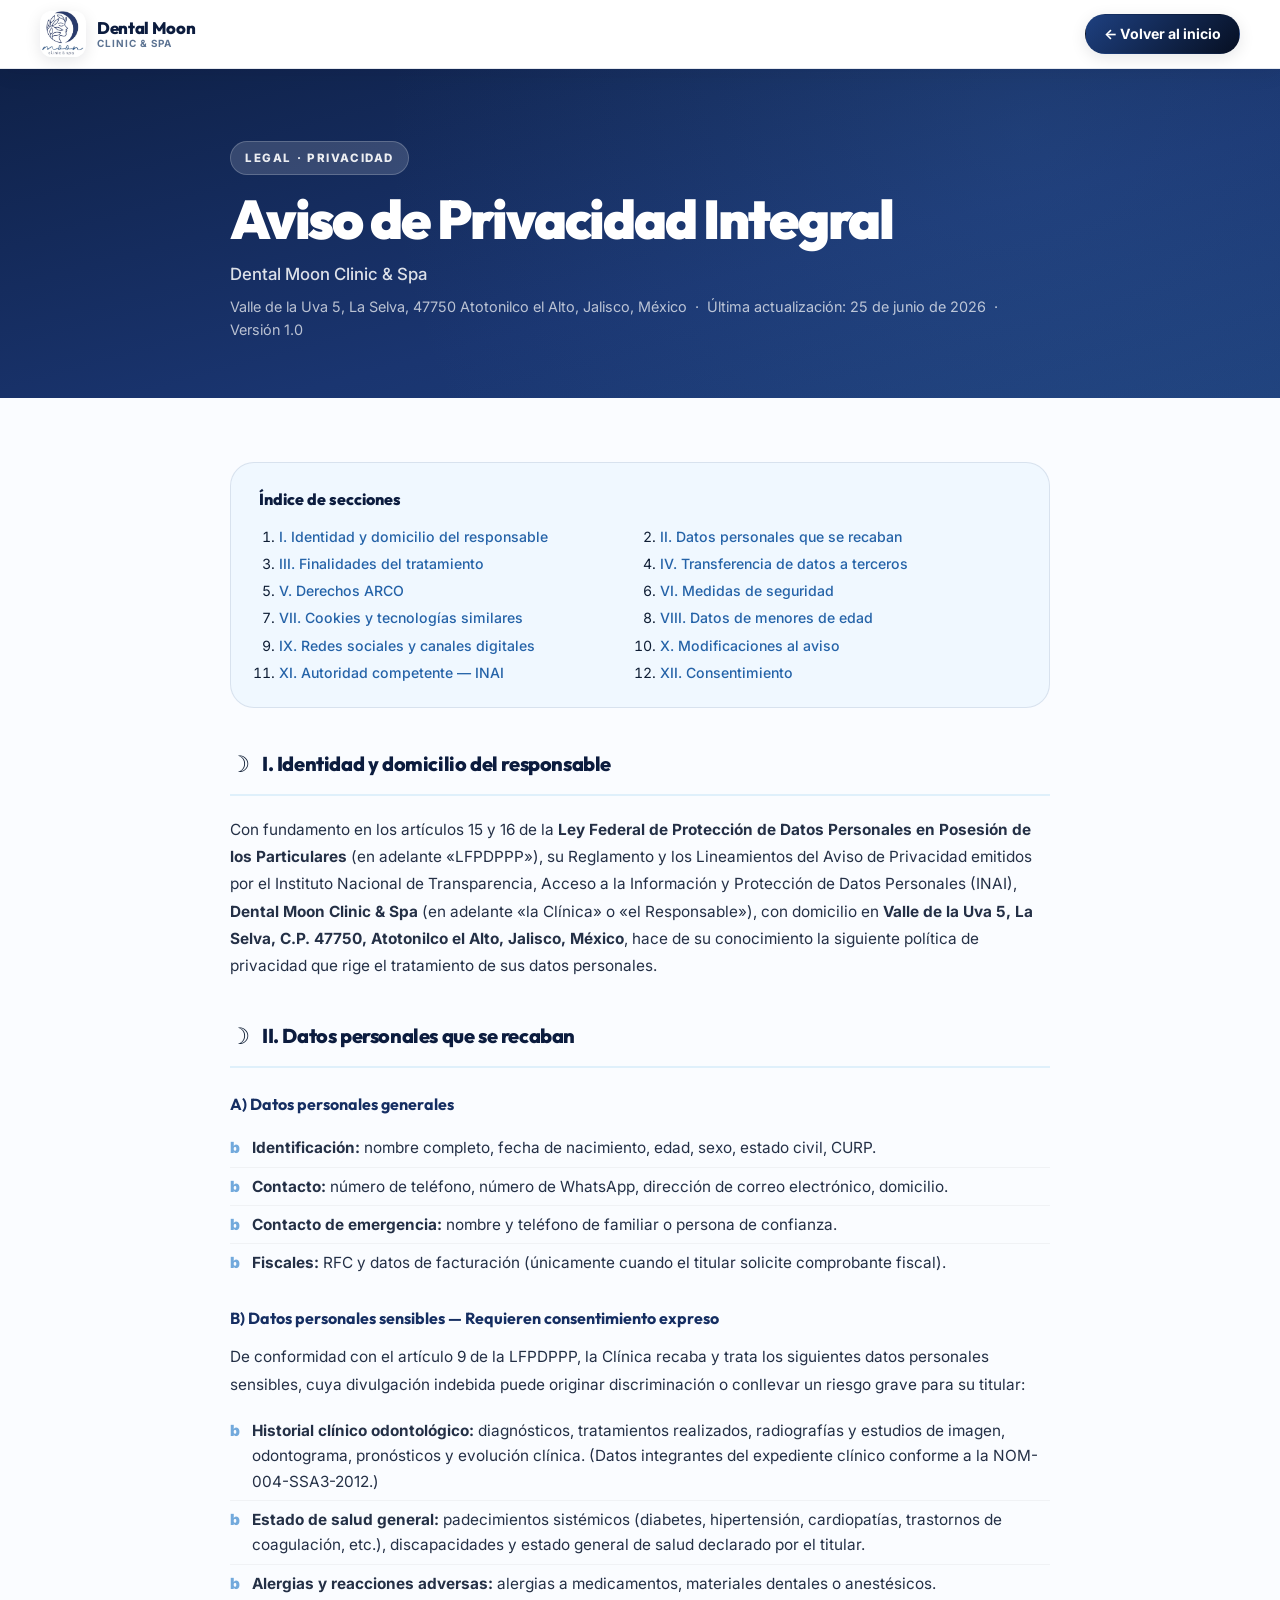
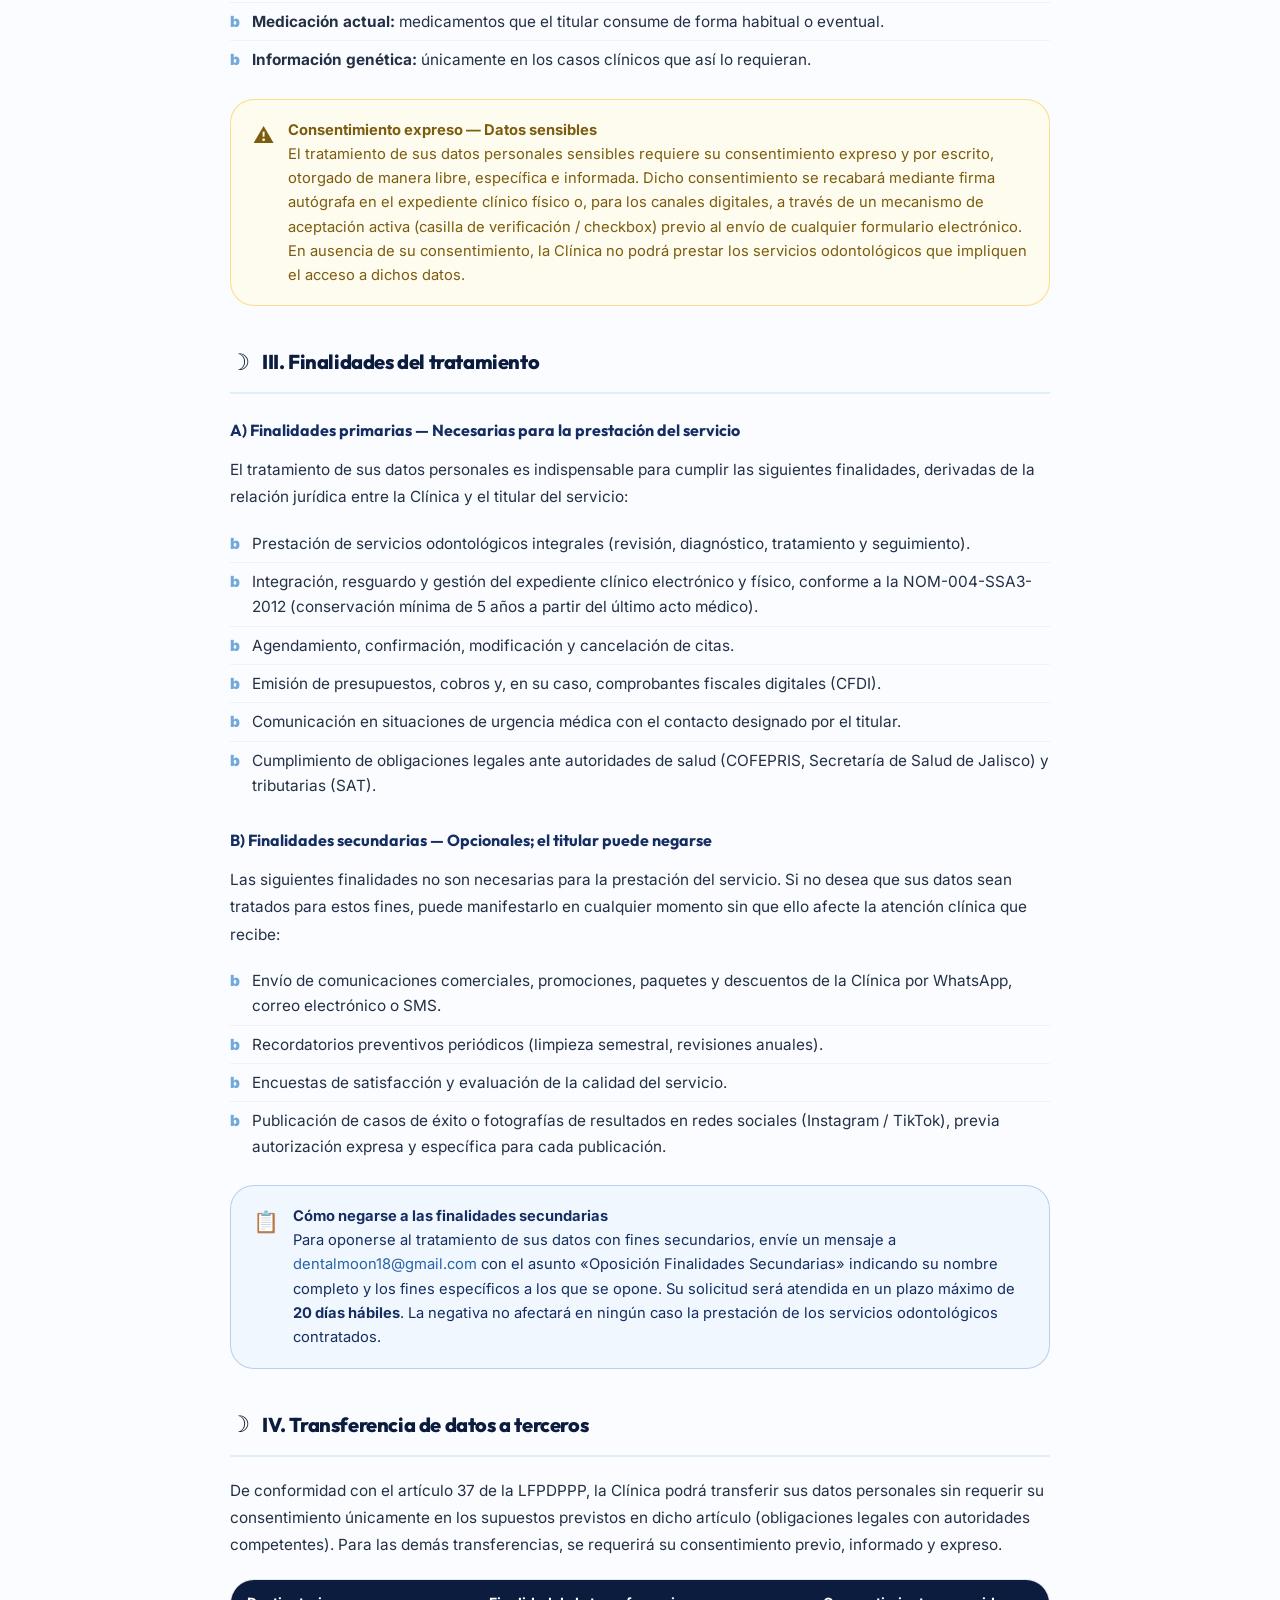
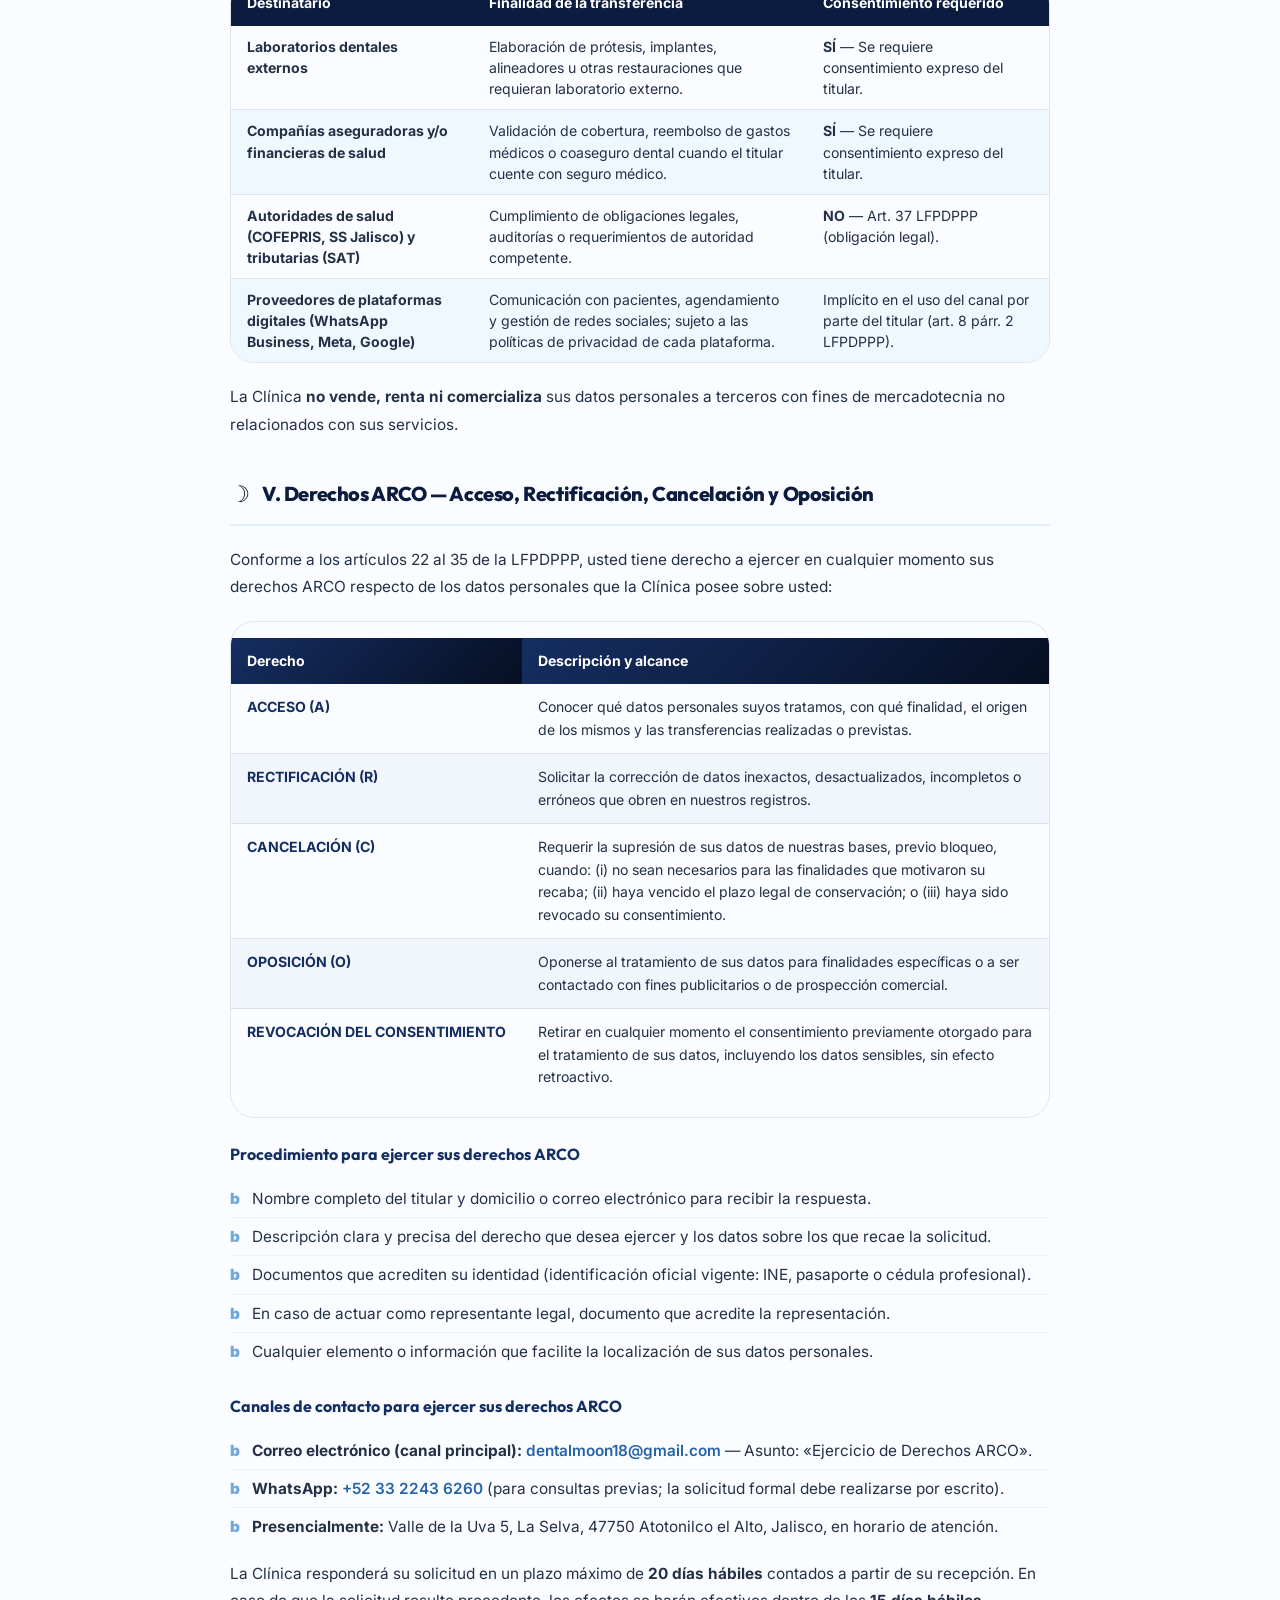
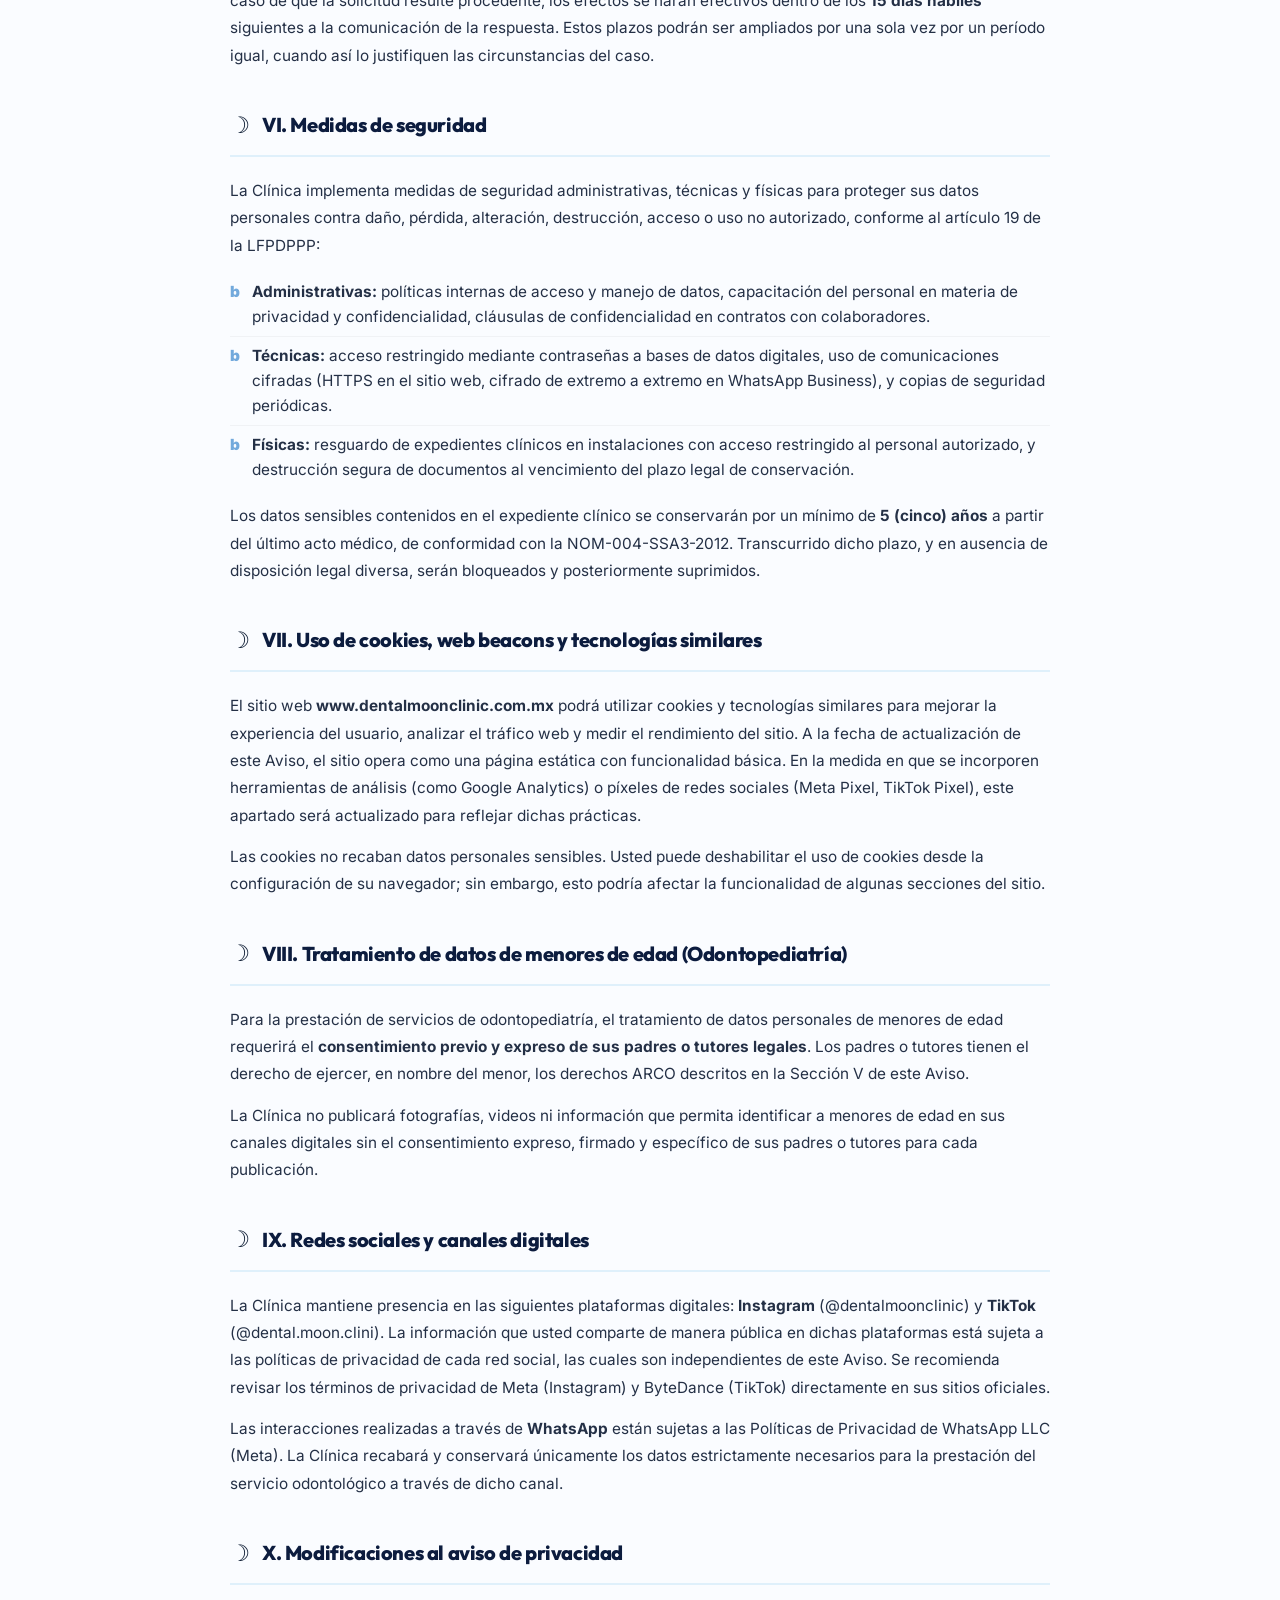
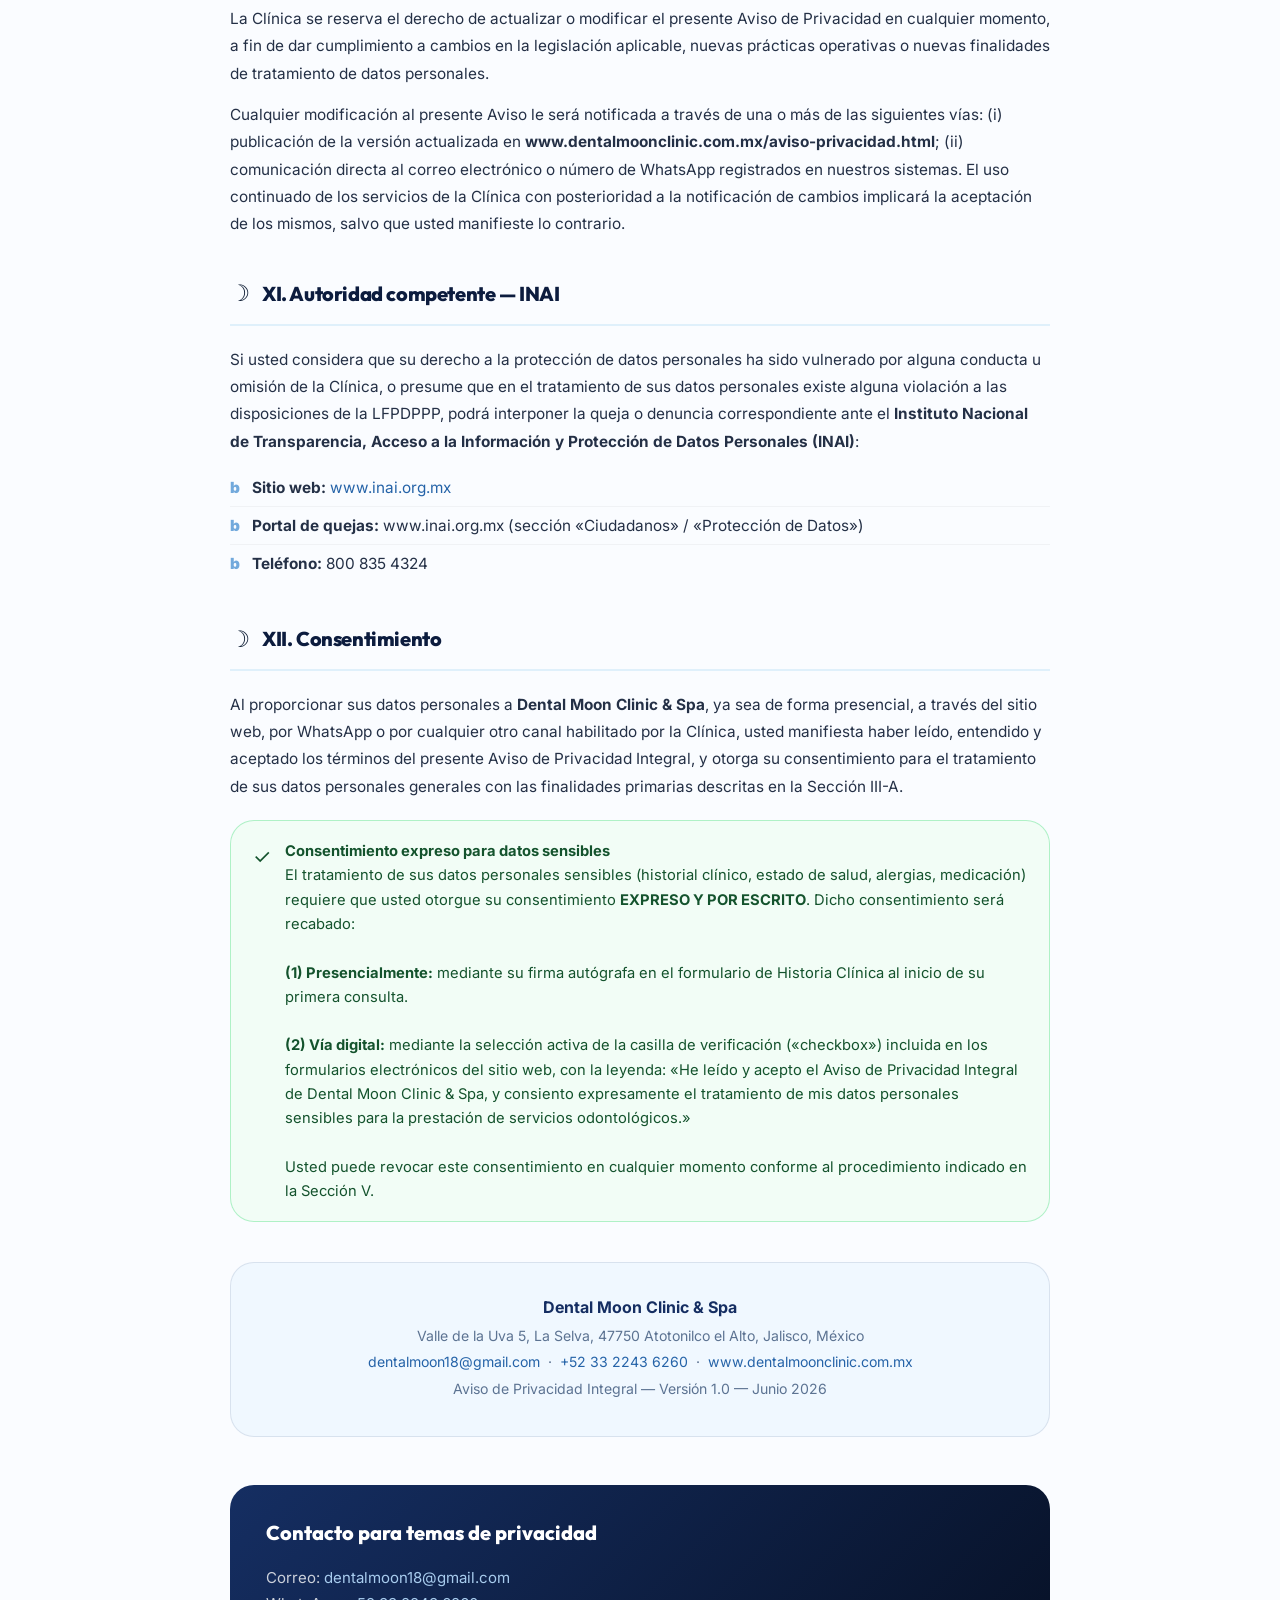
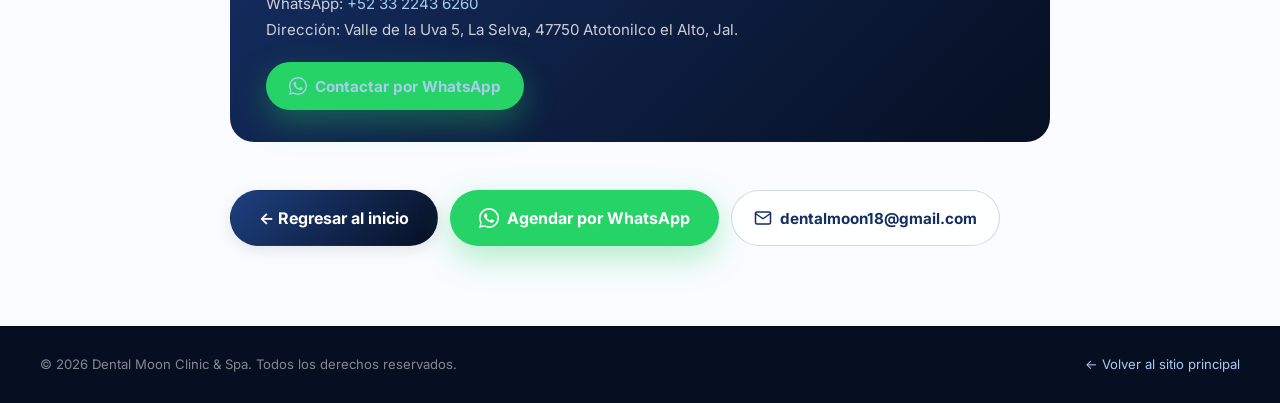
==== commit 0f3d7b08: "fix: eliminar seccion de recomendaciones tecnicas del aviso de privacidad" ====
--- a/aviso-privacidad.html
+++ b/aviso-privacidad.html
@@ -1,4 +1,4 @@
-﻿<!doctype html>
+<!doctype html>
 <html lang="es-MX">
 <head>
   <meta charset="utf-8">
@@ -62,16 +62,10 @@
     .privacy-contact-box p{color:rgba(255,255,255,.78);font-size:.94rem;line-height:1.7;margin:0 0 20px;}
     .privacy-contact-box a{color:var(--blue-300);}
     .privacy-actions{display:flex;flex-wrap:wrap;gap:12px;margin-top:48px;}
-    .privacy-tech-section{margin-top:56px;padding-top:40px;border-top:2px dashed var(--line);}
-    .privacy-tech-section h2{font-family:'Outfit',sans-serif;font-size:1.2rem;font-weight:800;color:var(--navy-900);margin:0 0 6px;}
-    .subtitle{color:var(--muted);font-size:.88rem;margin:0 0 28px;display:block;}
-    .privacy-hallazgo{border:1px solid var(--line);border-radius:var(--radius);padding:22px 26px;margin:20px 0;background:rgba(255,255,255,.8);}
-    .privacy-hallazgo h3{font-family:'Outfit',sans-serif;font-size:1rem;font-weight:800;color:var(--navy-800);margin:0 0 10px;}
-    .privacy-hallazgo p{font-size:.92rem;color:var(--muted);line-height:1.7;margin:0 0 10px;}
     .privacy-firma{text-align:center;padding:32px 24px;border:1px solid var(--line);border-radius:var(--radius);background:var(--blue-50);margin-top:40px;}
     .privacy-firma p{color:var(--muted);font-size:.88rem;margin:4px 0;line-height:1.6;}
     .privacy-firma strong{font-weight:700;color:var(--navy-800);font-size:1rem;}
-    @media(max-width:640px){.privacy-hero{padding:48px 0 36px;}.privacy-body{padding:36px 0 56px;}.privacy-contact-box{padding:22px;}.privacy-actions{flex-direction:column;}.privacy-actions .btn{width:100%;justify-content:center;}.privacy-index ol{grid-template-columns:1fr;}.privacy-table th,.privacy-table td,.arco-table th,.arco-table td{padding:8px 10px;font-size:.8rem;}.privacy-hallazgo{padding:16px 18px;}}
+    @media(max-width:640px){.privacy-hero{padding:48px 0 36px;}.privacy-body{padding:36px 0 56px;}.privacy-contact-box{padding:22px;}.privacy-actions{flex-direction:column;}.privacy-actions .btn{width:100%;justify-content:center;}.privacy-index ol{grid-template-columns:1fr;}.privacy-table th,.privacy-table td,.arco-table th,.arco-table td{padding:8px 10px;font-size:.8rem;}}
   </style>
 </head>
 <body>
@@ -280,40 +274,6 @@
           <p><a href="mailto:dentalmoon18@gmail.com" style="color:var(--blue-600);">dentalmoon18@gmail.com</a> &nbsp;&middot;&nbsp; <a href="https://wa.me/523322436260" target="_blank" rel="noopener" style="color:var(--blue-600);">+52 33 2243 6260</a> &nbsp;&middot;&nbsp; <a href="https://www.dentalmoonclinic.com.mx" target="_blank" rel="noopener" style="color:var(--blue-600);">www.dentalmoonclinic.com.mx</a></p>
           <p>Aviso de Privacidad Integral &mdash; Versi&oacute;n 1.0 &mdash; Junio 2026</p>
         </div>
-        <!-- Recomendaciones -->
-        <div class="privacy-tech-section">
-          <h2>Recomendaciones de integraci&oacute;n t&eacute;cnica y legal</h2>
-          <span class="subtitle">Dirigidas al equipo de desarrollo del sitio web &mdash; Para implementaci&oacute;n inmediata</span>
-          <p>El an&aacute;lisis del sitio www.dentalmoonclinic.com.mx revel&oacute; los siguientes puntos de incumplimiento potencial que deben ser atendidos para garantizar la legalidad del tratamiento de datos conforme a la LFPDPPP y los Lineamientos del INAI:</p>
-          <div class="privacy-hallazgo">
-            <h3>&#9888; Hallazgo 1 &mdash; Mecanismo de consentimiento en la &laquo;Gu&iacute;a de consulta&raquo;</h3>
-            <p>La Gu&iacute;a de Consulta interactiva (secci&oacute;n guia-consulta del sitio) captura, antes del env&iacute;o por WhatsApp, los siguientes datos del usuario: nombre completo, tel&eacute;fono, tipo de consulta, zona dental afectada, s&iacute;ntomas, nivel de molestia y tiempo de evoluci&oacute;n. Los s&iacute;ntomas y el estado de salud constituyen datos personales sensibles conforme al Art. 3 Fracc. VI de la LFPDPPP.</p>
-            <p><strong>Acci&oacute;n requerida:</strong> Incorporar, en el Paso 01 de la gu&iacute;a (campo de datos de contacto), un checkbox de aceptaci&oacute;n obligatorio. El bot&oacute;n &laquo;Siguiente&raquo; o &laquo;Generar mensaje&raquo; no debe habilitarse si el checkbox no ha sido seleccionado. Texto exacto del checkbox: &laquo;He le&iacute;do y acepto el Aviso de Privacidad Integral de Dental Moon Clinic &amp; Spa y otorgo mi consentimiento expreso para el tratamiento de mis datos personales, incluidos los datos de salud que proporcione en esta gu&iacute;a, exclusivamente para recibir orientaci&oacute;n y agendar mi consulta odontol&oacute;gica.&raquo;</p>
-          </div>
-          <div class="privacy-hallazgo">
-            <h3>&#9888; Hallazgo 2 &mdash; Enlace a Aviso de Privacidad con p&aacute;gina de destino</h3>
-            <p>El footer del sitio contiene el enlace &laquo;Aviso de privacidad&raquo; apuntando a /aviso-privacidad.html, pero dicha p&aacute;gina debe estar publicada y accesible. Esto es una exigencia directa del art&iacute;culo 16 de la LFPDPPP.</p>
-            <p><strong>Acci&oacute;n requerida:</strong> Publicar el contenido de este Aviso de Privacidad Integral en la URL <strong>www.dentalmoonclinic.com.mx/aviso-privacidad.html</strong> antes de reactivar cualquier captaci&oacute;n de datos a trav&eacute;s del sitio web.</p>
-          </div>
-          <div class="privacy-hallazgo">
-            <h3>&#9888; Hallazgo 3 &mdash; WhatsApp como canal de captaci&oacute;n de datos sin notificaci&oacute;n previa</h3>
-            <p>El canal principal de agenda y captaci&oacute;n es WhatsApp. La Cl&iacute;nica tiene la obligaci&oacute;n de informar sobre su propio tratamiento de datos antes de iniciar la comunicaci&oacute;n.</p>
-            <p><strong>Acci&oacute;n recomendada:</strong> Incluir en el primer mensaje de respuesta el enlace al Aviso de Privacidad. Ejemplo: &laquo;Bienvenido/a a Dental Moon Clinic &amp; Spa. Para gestionar su cita, necesitamos recabar algunos datos personales. Le informamos que el tratamiento de su informaci&oacute;n se rige por nuestro Aviso de Privacidad, disponible en: www.dentalmoonclinic.com.mx/aviso-privacidad.html&raquo;.</p>
-          </div>
-          <div class="privacy-hallazgo">
-            <h3>&#9888; Hallazgo 4 &mdash; Ausencia de certificado HTTPS verificado y pol&iacute;tica de cookies</h3>
-            <p>El sitio debe operar bajo HTTPS con certificado TLS v&aacute;lido y mostrar un banner de cookies (aunque la implementaci&oacute;n actual sea est&aacute;tica) como medida preventiva para cuando se integren herramientas de anal&iacute;tica web o p&iacute;xeles de conversi&oacute;n.</p>
-          </div>
-          <div class="privacy-alert privacy-alert--success" style="margin-top:24px;">
-            <span class="privacy-alert__icon">&#10003;</span>
-            <div><strong>Recomendaci&oacute;n adicional &mdash; Expediente cl&iacute;nico f&iacute;sico</strong><br>Para la consulta presencial, se recomienda que el formulario de Historia Cl&iacute;nica incluya, en texto legible y en tipograf&iacute;a no menor a 9 puntos, la leyenda: &laquo;Sus datos personales ser&aacute;n tratados conforme al Aviso de Privacidad Integral disponible en www.dentalmoonclinic.com.mx/aviso-privacidad.html. Al firmar este documento, usted otorga su consentimiento expreso para el tratamiento de sus datos personales sensibles con las finalidades descritas en dicho Aviso.&raquo; Seguida de espacio para firma aut&oacute;grafa, nombre y fecha.</div>
-          </div>
-          <div class="privacy-alert privacy-alert--success">
-            <span class="privacy-alert__icon">&#10003;</span>
-            <div><strong>Recomendaci&oacute;n adicional &mdash; Registro de consentimientos</strong><br>La Cl&iacute;nica debe mantener un registro interno (bit&aacute;cora) de los consentimientos otorgados por los titulares, especificando: fecha de otorgamiento, medio por el que se otorg&oacute; (presencial/digital), versi&oacute;n del Aviso vigente al momento del consentimiento, y datos identificativos del titular. Este registro deber&aacute; estar disponible para acreditar el cumplimiento ante el INAI en caso de inspecci&oacute;n o denuncia.</div>
-          </div>
-          <p style="color:var(--muted);font-size:.82rem;margin-top:28px;">Documento preparado por: Global Manufacturing Ex, S.A. de C.V. / Nomo Laboral &mdash; Consultor&iacute;a en Derecho Laboral y Protecci&oacute;n de Datos<br>Tepatitl&aacute;n de Morelos, Jalisco, M&eacute;xico &mdash; Junio 2026</p>
-        </div>
         <!-- Contacto -->
         <div class="privacy-contact-box">
           <h2>Contacto para temas de privacidad</h2>
